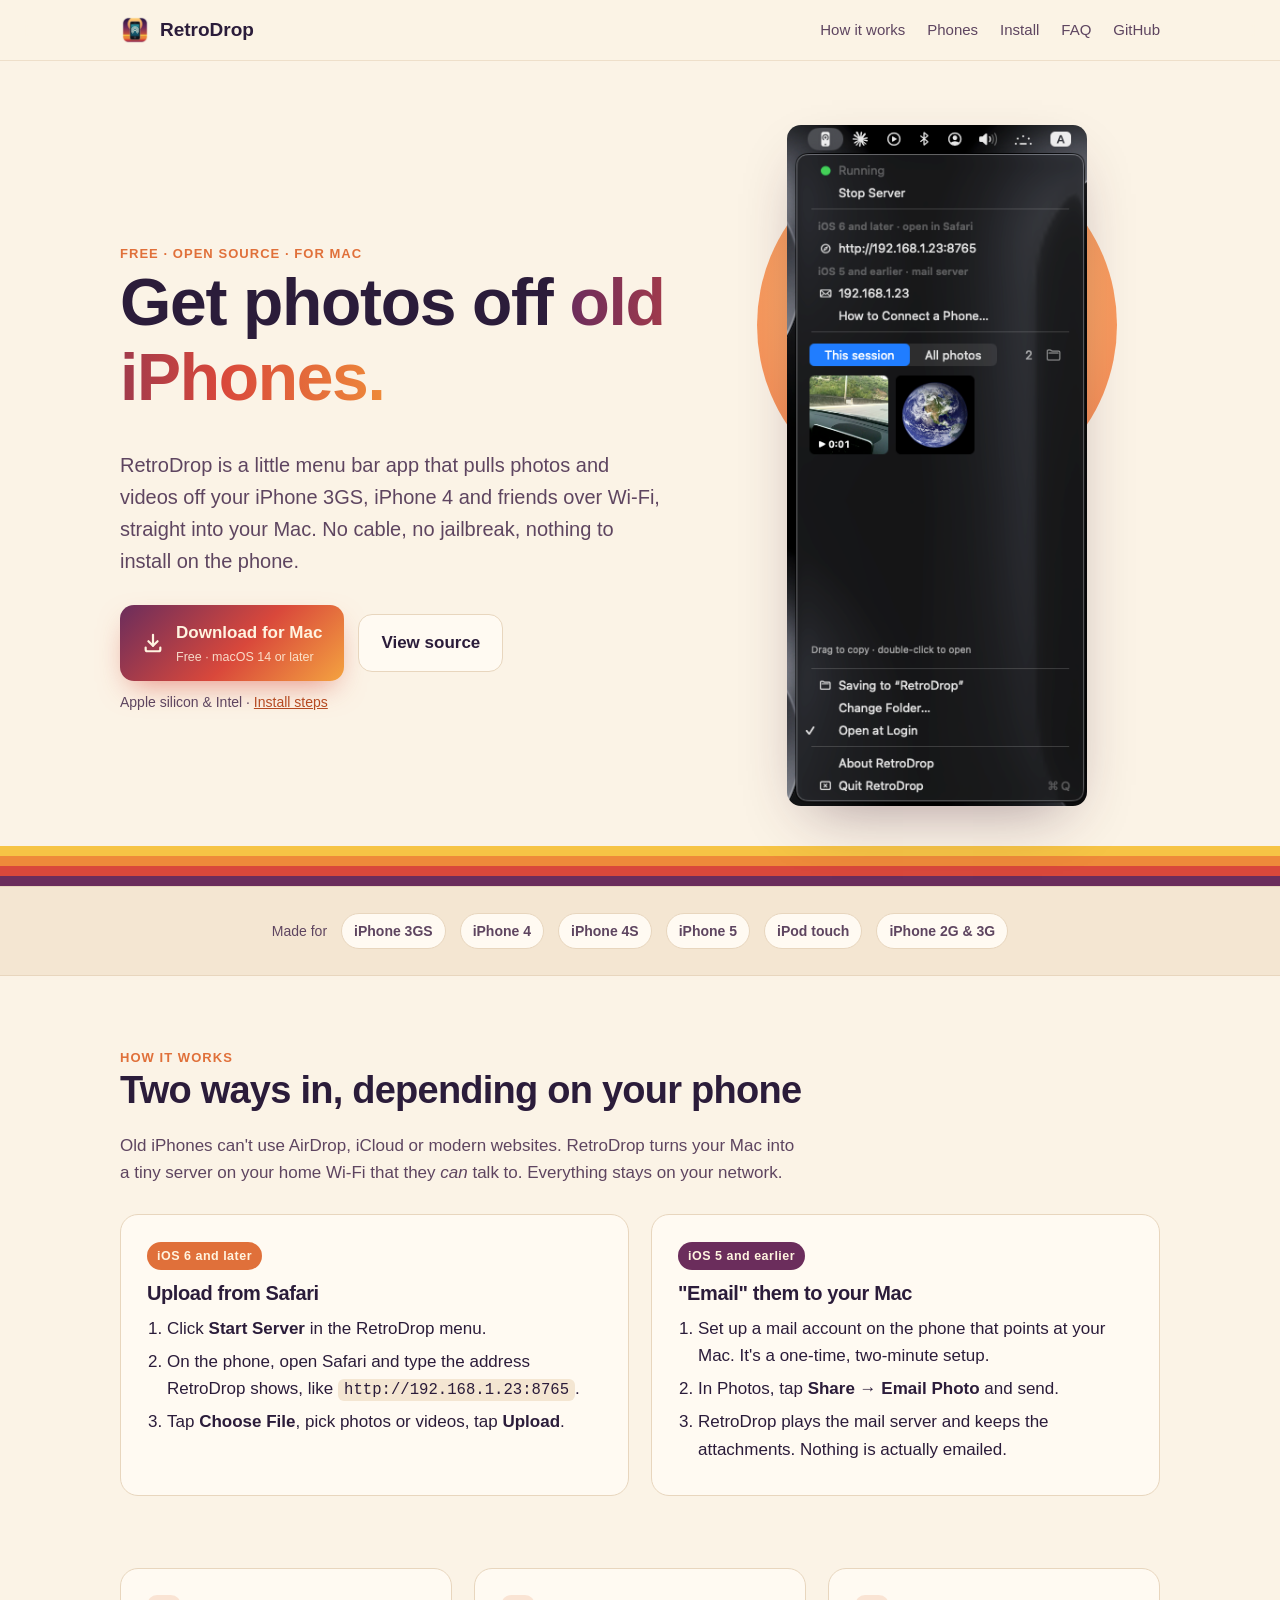
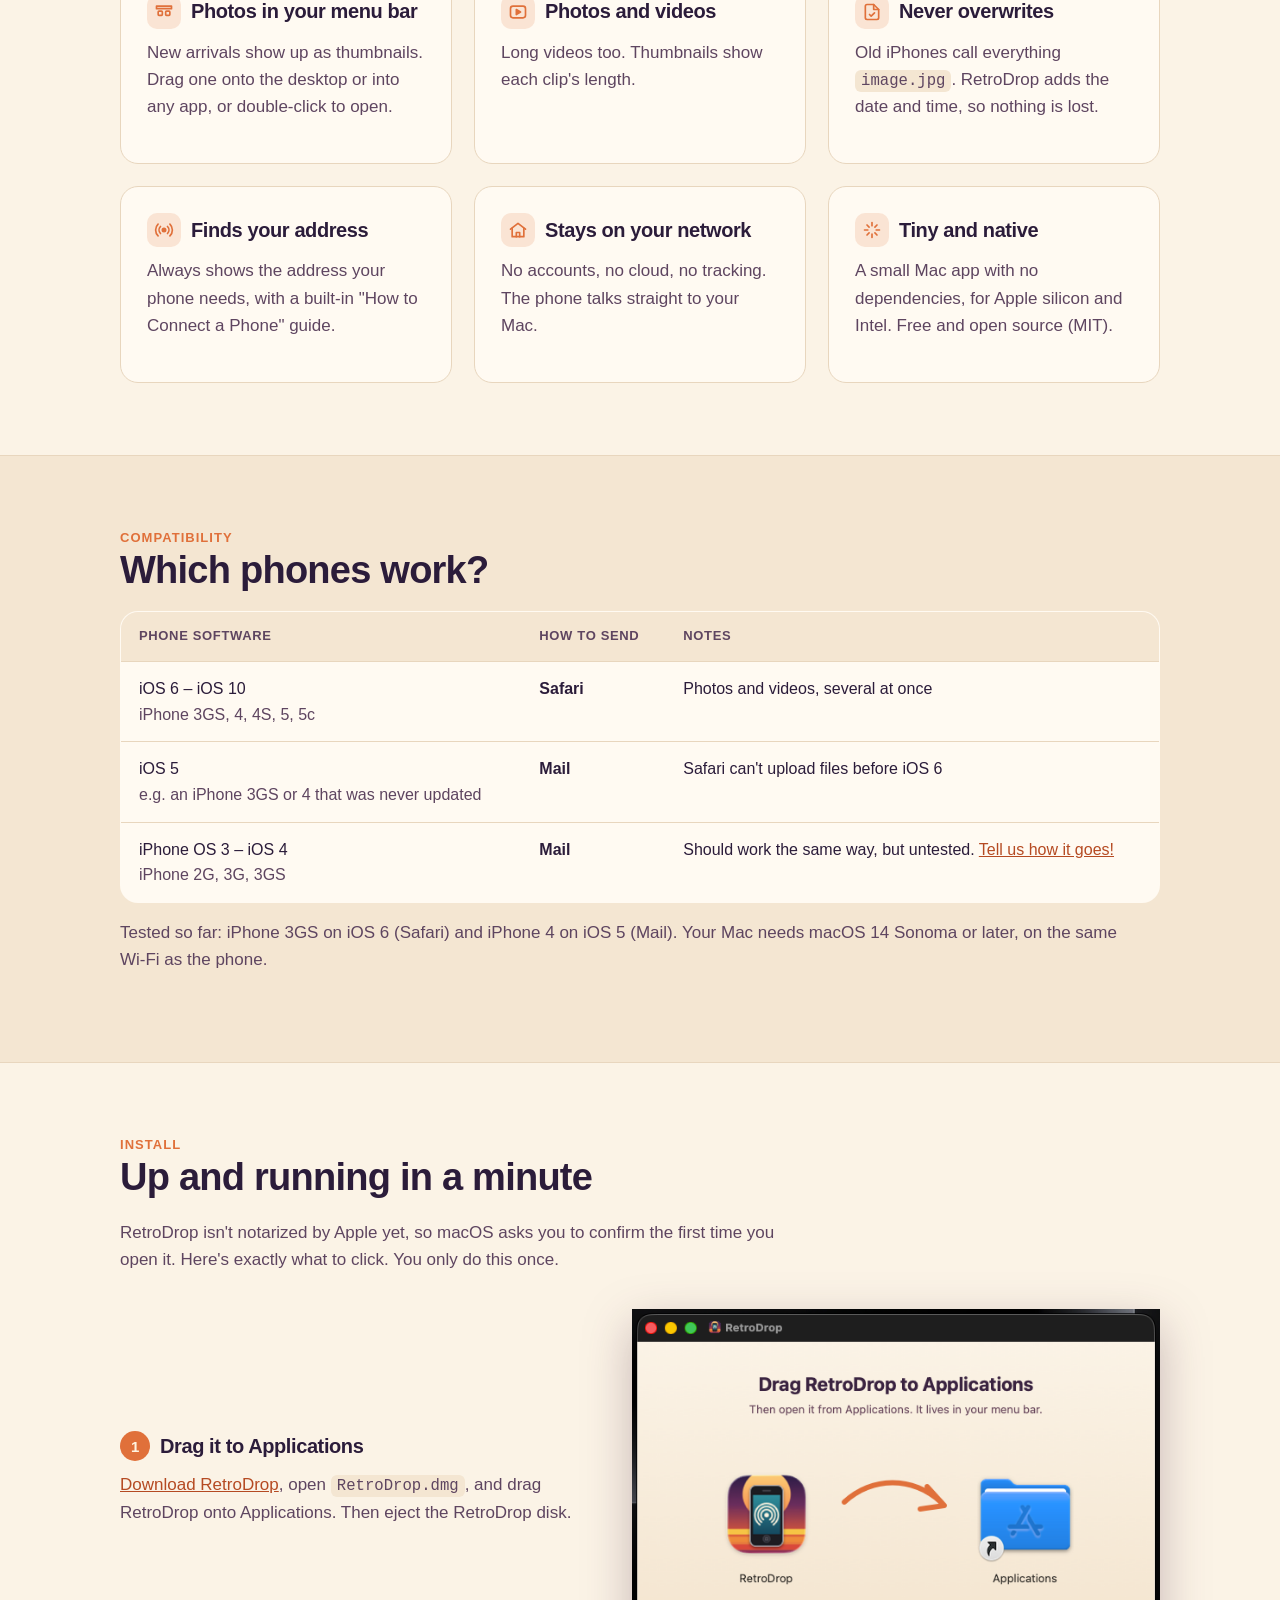
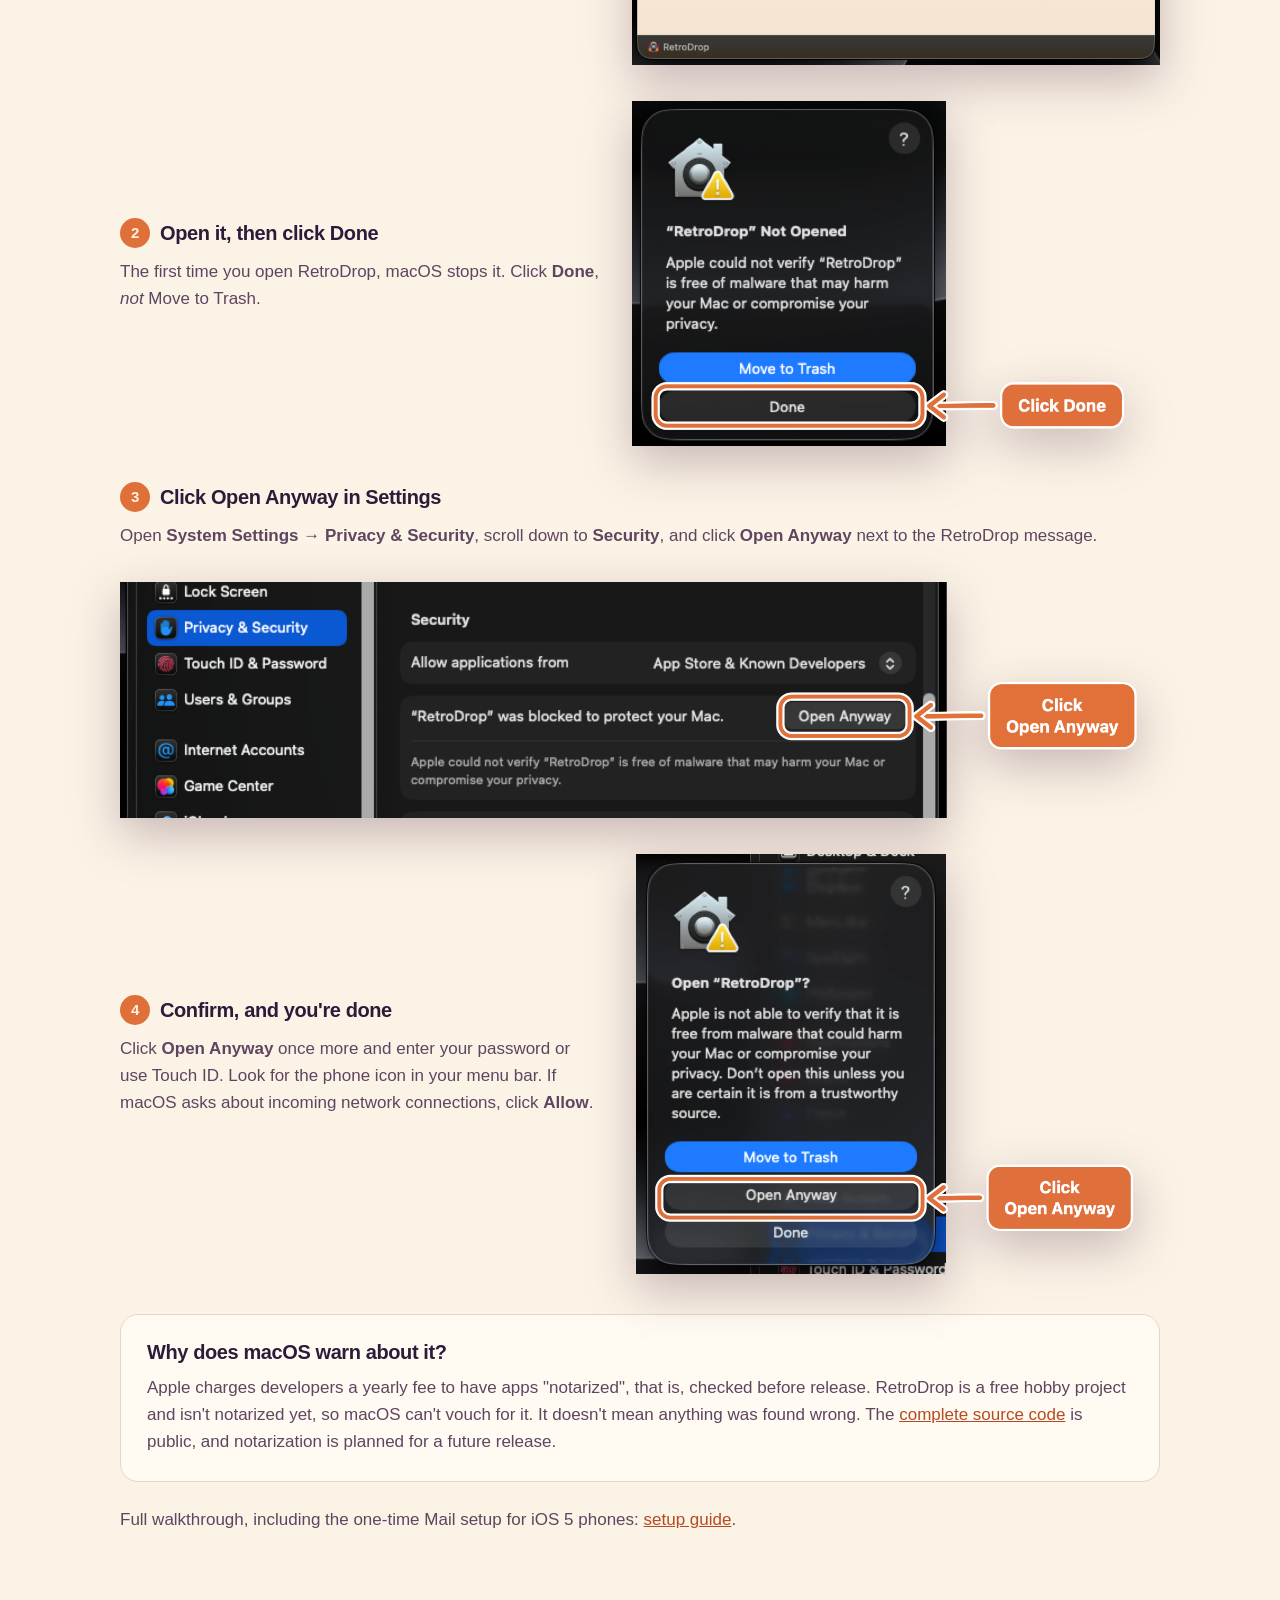
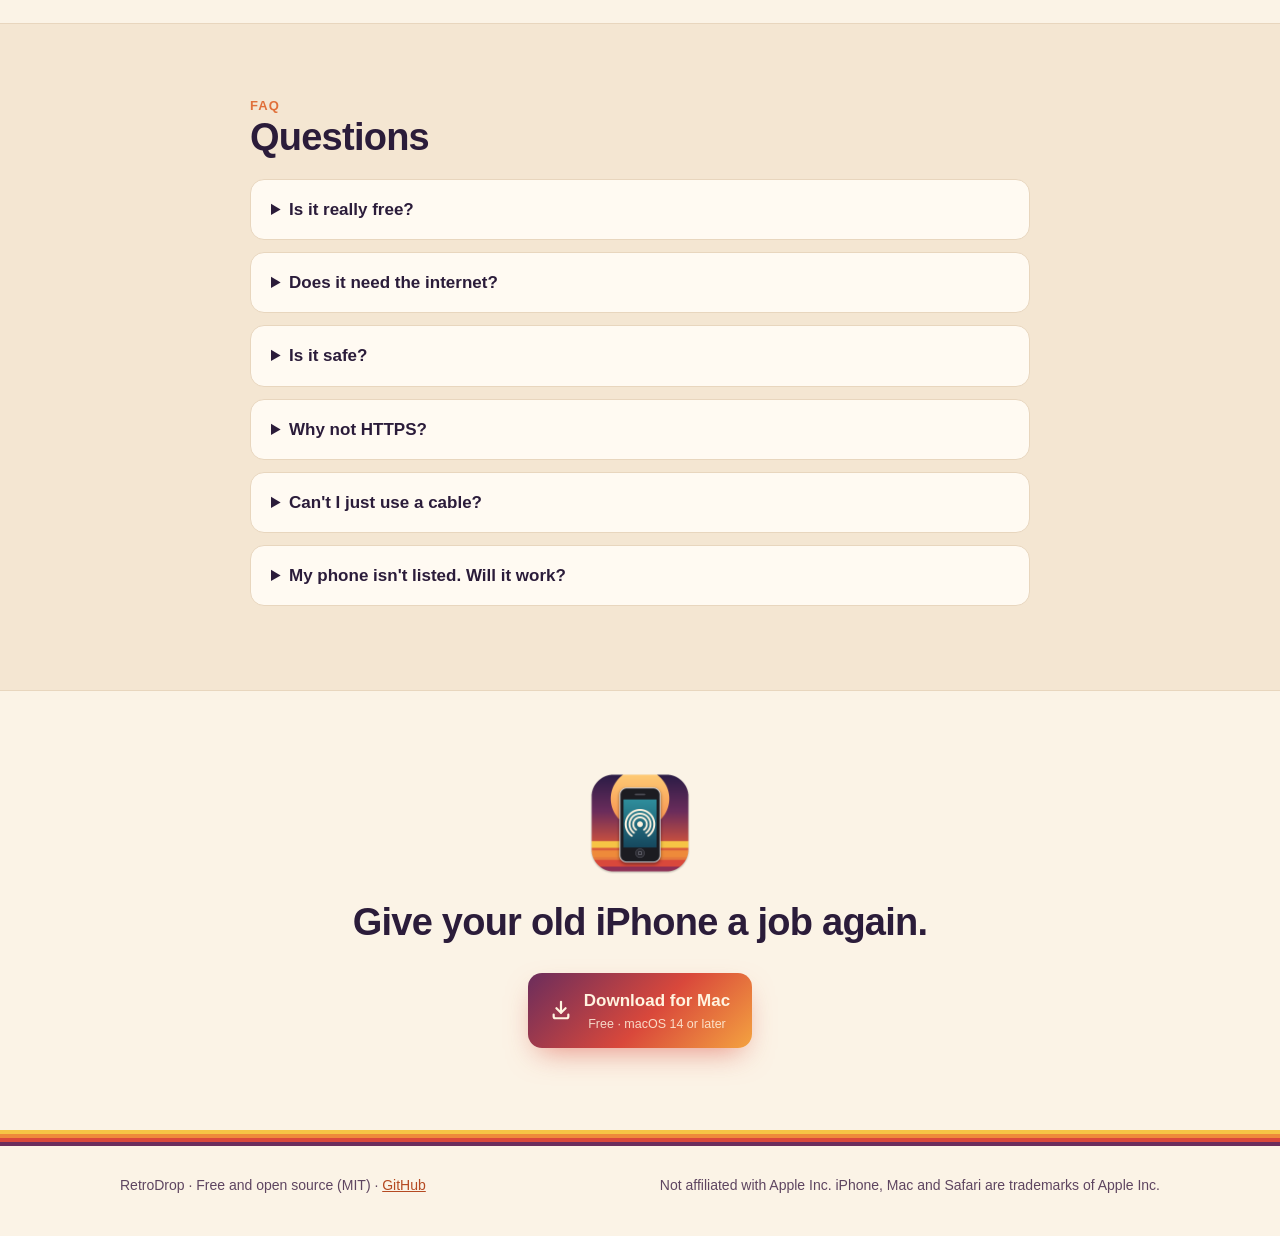
==== index.html @ d70f6714 "Add the RetroDrop website (GitHub Pages) One-page site in website/: download button, how it works, c" ====
<!doctype html>
<html lang="en">
<head>
<meta charset="utf-8">
<meta name="viewport" content="width=device-width, initial-scale=1">
<title>RetroDrop: get photos off old iPhones, onto your Mac</title>
<meta name="description" content="Free Mac menu bar app that gets photos and videos off old iPhones (3GS, 4 and friends) over Wi‑Fi. No cable, nothing to install on the phone.">
<link rel="icon" type="image/png" href="img/favicon-64.png">
<link rel="apple-touch-icon" href="img/favicon.png">
<meta name="theme-color" content="#FBF3E6" media="(prefers-color-scheme: light)">
<meta name="theme-color" content="#1B1424" media="(prefers-color-scheme: dark)">

<meta property="og:type" content="website">
<meta property="og:title" content="RetroDrop: get photos off old iPhones">
<meta property="og:description" content="Free Mac menu bar app. Send photos and videos from an iPhone 3GS, 4 and friends to your Mac over Wi‑Fi. No cable, nothing to install on the phone.">
<meta property="og:image" content="https://samir-bujawdeh.github.io/RetroDrop/img/social-card.png">
<meta property="og:url" content="https://samir-bujawdeh.github.io/RetroDrop/">
<meta name="twitter:card" content="summary_large_image">

<style>
:root {
  --bg: #FBF3E6;
  --bg-2: #F4E6D2;
  --surface: #FFFAF2;
  --ink: #2B1C3A;
  --ink-2: #5E4560;
  --line: #E8D6BE;
  --plum: #6B2D5C;
  --orange: #E0703A;
  --sun: #F6C445;
  --red: #D9483B;
  --amber: #EE8A3A;
  --link: #B54A22;
  --shadow: 0 24px 60px -24px rgba(64, 26, 54, .45);
  --radius: 18px;
  --max: 1080px;
  color-scheme: light dark;
}
@media (prefers-color-scheme: dark) {
  :root {
    --bg: #1B1424;
    --bg-2: #22192D;
    --surface: #2A2035;
    --ink: #F6EBDD;
    --ink-2: #C9B6C2;
    --line: #3D3048;
    --link: #F4A36B;
    --shadow: 0 24px 60px -24px rgba(0, 0, 0, .8);
  }
}

* { box-sizing: border-box; }
html { scroll-behavior: smooth; }
body {
  margin: 0;
  background: var(--bg);
  color: var(--ink);
  font: 17px/1.6 -apple-system, BlinkMacSystemFont, "SF Pro Text", "Segoe UI", Helvetica, Arial, sans-serif;
  -webkit-font-smoothing: antialiased;
}
img { max-width: 100%; height: auto; display: block; }
a { color: var(--link); }
h1, h2, h3 { line-height: 1.15; letter-spacing: -0.02em; margin: 0 0 .5em; }
h2 { font-size: clamp(28px, 4vw, 38px); }
h3 { font-size: 20px; }
p { margin: 0 0 1em; }
.wrap { max-width: var(--max); margin: 0 auto; padding: 0 20px; }
section { padding: 72px 0; }
.eyebrow { font-size: 13px; font-weight: 700; letter-spacing: .08em; text-transform: uppercase; color: var(--orange); }
.muted { color: var(--ink-2); }

/* Retro stripes, used as dividers */
.stripes { height: 40px; background: linear-gradient(to bottom,
  var(--sun) 0 25%, var(--amber) 25% 50%, var(--red) 50% 75%, var(--plum) 75% 100%); }
.stripes.thin { height: 16px; }

/* Header */
header.top { position: sticky; top: 0; z-index: 10; backdrop-filter: saturate(1.4) blur(14px);
  -webkit-backdrop-filter: saturate(1.4) blur(14px); background: color-mix(in srgb, var(--bg) 82%, transparent);
  border-bottom: 1px solid color-mix(in srgb, var(--line) 70%, transparent); }
header.top .wrap { display: flex; align-items: center; gap: 16px; height: 60px; }
.brand { display: flex; align-items: center; gap: 10px; font-weight: 800; font-size: 19px; color: var(--ink); text-decoration: none; }
.brand img { width: 30px; height: 30px; }
nav { margin-left: auto; display: flex; gap: 22px; font-size: 15px; }
nav a { color: var(--ink-2); text-decoration: none; }
nav a:hover { color: var(--ink); }
@media (max-width: 640px) { nav a:not(.gh) { display: none; } }

/* Hero */
.hero { position: relative; overflow: hidden; padding: 64px 0 0; }
.hero .wrap { display: grid; grid-template-columns: 1.1fr .9fr; gap: 48px; align-items: center; }
.hero h1 { font-size: clamp(40px, 6.4vw, 66px); font-weight: 800; }
.hero h1 .accent { background: linear-gradient(90deg, var(--plum), var(--red) 55%, var(--amber));
  -webkit-background-clip: text; background-clip: text; color: transparent; }
@media (prefers-color-scheme: dark) {
  .hero h1 .accent { background: linear-gradient(90deg, #F08A8A, var(--amber) 55%, var(--sun));
    -webkit-background-clip: text; background-clip: text; }
}
.hero .lede { font-size: 20px; color: var(--ink-2); max-width: 34em; }
.cta { display: flex; flex-wrap: wrap; gap: 14px; align-items: center; margin: 28px 0 10px; }
.btn { display: inline-flex; align-items: center; gap: 12px; text-decoration: none; font-weight: 700;
  border-radius: 14px; padding: 14px 22px; font-size: 17px; transition: transform .15s ease, box-shadow .15s ease; }
.btn:hover { transform: translateY(-2px); }
.btn-primary { color: #FFF4E0; background: linear-gradient(135deg, var(--plum), var(--red) 55%, #F4A340);
  box-shadow: 0 12px 30px -10px rgba(217, 72, 59, .6); }
.btn-primary small { display: block; font-weight: 500; font-size: 12.5px; opacity: .85; }
.btn-primary svg { flex: none; }
.btn-ghost { color: var(--ink); border: 1.5px solid var(--line); background: var(--surface); }
.fineprint { font-size: 14px; color: var(--ink-2); }
.hero-art { position: relative; display: flex; justify-content: center; padding-bottom: 40px; }
.hero-art::before { content: ""; position: absolute; width: 360px; height: 360px; border-radius: 50%;
  top: 20px; left: 50%; transform: translateX(-50%);
  background: radial-gradient(circle at 50% 40%, #FFD27A, #F7894A 70%); opacity: .9; }
.hero-art img { position: relative; width: 300px; border-radius: 14px; box-shadow: var(--shadow); }
@media (max-width: 860px) {
  .hero .wrap { grid-template-columns: 1fr; }
  .hero-art::before { width: 300px; height: 300px; }
}

/* Phones strip */
.phones { padding: 26px 0; background: var(--bg-2); border-block: 1px solid var(--line); }
.phones .wrap { display: flex; flex-wrap: wrap; gap: 10px 14px; align-items: center; justify-content: center; }
.chip { font-size: 14px; font-weight: 600; padding: 6px 12px; border-radius: 999px; background: var(--surface);
  border: 1px solid var(--line); color: var(--ink-2); }

/* Cards */
.grid { display: grid; gap: 22px; }
.grid.two { grid-template-columns: repeat(2, 1fr); }
.grid.three { grid-template-columns: repeat(3, 1fr); }
@media (max-width: 860px) { .grid.two, .grid.three { grid-template-columns: 1fr; } }
.card { background: var(--surface); border: 1px solid var(--line); border-radius: var(--radius); padding: 26px; }
.card .tag { display: inline-block; font-size: 12.5px; font-weight: 700; letter-spacing: .04em;
  padding: 4px 10px; border-radius: 999px; color: #FFF4E0; background: var(--orange); margin-bottom: 12px; }
.card .tag.mail { background: var(--plum); }
.card ol { margin: 0; padding-left: 20px; }
.card li { margin: 6px 0; }
.feature h3 { display: flex; align-items: center; gap: 10px; }
.feature .ico { width: 34px; height: 34px; border-radius: 10px; display: grid; place-items: center; flex: none;
  background: color-mix(in srgb, var(--orange) 16%, transparent); color: var(--orange); }

/* Table */
.table { width: 100%; border-collapse: collapse; background: var(--surface); border: 1px solid var(--line);
  border-radius: var(--radius); overflow: hidden; font-size: 16px; }
.table th, .table td { text-align: left; padding: 14px 18px; border-bottom: 1px solid var(--line); vertical-align: top; }
.table tr:last-child td { border-bottom: 0; }
.table th { background: var(--bg-2); font-size: 13px; letter-spacing: .05em; text-transform: uppercase; color: var(--ink-2); }
.scroll-x { overflow-x: auto; }

/* Install steps */
.steps { counter-reset: step; display: grid; gap: 36px; }
.step { display: grid; grid-template-columns: 1fr 1.1fr; gap: 32px; align-items: center; }
.step h3::before { counter-increment: step; content: counter(step); display: inline-grid; place-items: center;
  width: 30px; height: 30px; margin-right: 10px; border-radius: 50%; background: var(--orange); color: #FFF4E0;
  font-size: 15px; vertical-align: 2px; }
.step img { max-height: 420px; width: auto; margin: 0 auto;
  filter: drop-shadow(0 16px 24px rgba(64, 26, 54, .28)); } /* follows the image's shape, not its transparent margin */
.step.wide { grid-template-columns: 1fr; gap: 16px; }
.step.wide img { max-height: none; width: 100%; }
@media (max-width: 860px) { .step { grid-template-columns: 1fr; } }
.why { margin-top: 40px; }

/* FAQ */
details { background: var(--surface); border: 1px solid var(--line); border-radius: 14px; padding: 16px 20px; margin: 12px 0; }
summary { cursor: pointer; font-weight: 700; }
details p { margin: 12px 0 0; color: var(--ink-2); }

/* Final CTA + footer */
.final { text-align: center; }
.final .cta { justify-content: center; }
footer { padding: 28px 0 40px; font-size: 14px; color: var(--ink-2); }
footer .wrap { display: flex; flex-wrap: wrap; gap: 10px 24px; justify-content: space-between; }
code { font: 0.92em ui-monospace, SFMono-Regular, Menlo, monospace; background: var(--bg-2); padding: 2px 6px; border-radius: 6px; }
</style>
</head>
<body>

<header class="top">
  <div class="wrap">
    <a class="brand" href="#"><img src="img/favicon-64.png" alt="">RetroDrop</a>
    <nav>
      <a href="#how">How it works</a>
      <a href="#phones">Phones</a>
      <a href="#install">Install</a>
      <a href="#faq">FAQ</a>
      <a class="gh" href="https://github.com/samir-bujawdeh/RetroDrop">GitHub</a>
    </nav>
  </div>
</header>

<main>
<section class="hero">
  <div class="wrap">
    <div>
      <div class="eyebrow">Free · Open source · For Mac</div>
      <h1>Get photos off <span class="accent">old iPhones.</span></h1>
      <p class="lede">RetroDrop is a little menu bar app that pulls photos and videos off your iPhone 3GS, iPhone 4 and
        friends over Wi‑Fi, straight into your Mac. No cable, no jailbreak, nothing to install on the phone.</p>
      <div class="cta">
        <a class="btn btn-primary" href="https://github.com/samir-bujawdeh/RetroDrop/releases/latest/download/RetroDrop.dmg">
          <svg width="22" height="22" viewBox="0 0 24 24" fill="none" stroke="currentColor" stroke-width="2.4" stroke-linecap="round" stroke-linejoin="round" aria-hidden="true"><path d="M12 3v12"/><path d="m7 10 5 5 5-5"/><path d="M4 17v2a2 2 0 0 0 2 2h12a2 2 0 0 0 2-2v-2"/></svg>
          <span>Download for Mac<small>Free · macOS 14 or later</small></span>
        </a>
        <a class="btn btn-ghost" href="https://github.com/samir-bujawdeh/RetroDrop">View source</a>
      </div>
      <p class="fineprint">Apple silicon &amp; Intel · <a href="#install">Install steps</a></p>
    </div>
    <div class="hero-art">
      <img src="img/screenshot-menu.png" width="320" height="726"
           alt="The RetroDrop menu: server running, the Safari and mail addresses, and a grid of received photos and videos">
    </div>
  </div>
  <div class="stripes"></div>
</section>

<div class="phones">
  <div class="wrap">
    <span class="muted" style="font-size:14px">Made for</span>
    <span class="chip">iPhone 3GS</span><span class="chip">iPhone 4</span><span class="chip">iPhone 4S</span>
    <span class="chip">iPhone 5</span><span class="chip">iPod touch</span><span class="chip">iPhone 2G &amp; 3G</span>
  </div>
</div>

<section id="how">
  <div class="wrap">
    <div class="eyebrow">How it works</div>
    <h2>Two ways in, depending on your phone</h2>
    <p class="muted" style="max-width:40em">Old iPhones can't use AirDrop, iCloud or modern websites. RetroDrop turns your Mac
      into a tiny server on your home Wi‑Fi that they <em>can</em> talk to. Everything stays on your network.</p>
    <div class="grid two" style="margin-top:28px">
      <div class="card">
        <span class="tag">iOS 6 and later</span>
        <h3>Upload from Safari</h3>
        <ol>
          <li>Click <b>Start Server</b> in the RetroDrop menu.</li>
          <li>On the phone, open Safari and type the address RetroDrop shows, like <code>http://192.168.1.23:8765</code>.</li>
          <li>Tap <b>Choose File</b>, pick photos or videos, tap <b>Upload</b>.</li>
        </ol>
      </div>
      <div class="card">
        <span class="tag mail">iOS 5 and earlier</span>
        <h3>"Email" them to your Mac</h3>
        <ol>
          <li>Set up a mail account on the phone that points at your Mac. It's a one-time, two-minute setup.</li>
          <li>In Photos, tap <b>Share → Email Photo</b> and send.</li>
          <li>RetroDrop plays the mail server and keeps the attachments. Nothing is actually emailed.</li>
        </ol>
      </div>
    </div>
  </div>
</section>

<section style="padding-top:0">
  <div class="wrap">
    <div class="grid three">
      <div class="card feature"><h3><span class="ico"><svg width="20" height="20" viewBox="0 0 24 24" fill="none" stroke="currentColor" stroke-width="2" stroke-linecap="round" stroke-linejoin="round" aria-hidden="true"><path d="M3 5h18v3H3z"/><rect x="5" y="11" width="5" height="5" rx="1"/><rect x="14" y="11" width="5" height="5" rx="1"/></svg></span>Photos in your menu bar</h3>
        <p class="muted">New arrivals show up as thumbnails. Drag one onto the desktop or into any app, or double-click to open.</p></div>
      <div class="card feature"><h3><span class="ico"><svg width="20" height="20" viewBox="0 0 24 24" fill="none" stroke="currentColor" stroke-width="2" stroke-linecap="round" stroke-linejoin="round" aria-hidden="true"><rect x="3" y="5" width="18" height="14" rx="3"/><path d="m10 9 5 3-5 3z" fill="currentColor"/></svg></span>Photos and videos</h3>
        <p class="muted">Long videos too. Thumbnails show each clip's length.</p></div>
      <div class="card feature"><h3><span class="ico"><svg width="20" height="20" viewBox="0 0 24 24" fill="none" stroke="currentColor" stroke-width="2" stroke-linecap="round" stroke-linejoin="round" aria-hidden="true"><path d="M14 3H6a2 2 0 0 0-2 2v14a2 2 0 0 0 2 2h12a2 2 0 0 0 2-2V9z"/><path d="M14 3v6h6"/><path d="m9 15 2 2 4-4"/></svg></span>Never overwrites</h3>
        <p class="muted">Old iPhones call everything <code>image.jpg</code>. RetroDrop adds the date and time, so nothing is lost.</p></div>
      <div class="card feature"><h3><span class="ico"><svg width="20" height="20" viewBox="0 0 24 24" fill="none" stroke="currentColor" stroke-width="2" stroke-linecap="round" stroke-linejoin="round" aria-hidden="true"><circle cx="12" cy="12" r="2" fill="currentColor"/><path d="M7.8 16.2a6 6 0 0 1 0-8.4M16.2 7.8a6 6 0 0 1 0 8.4M4.9 19.1a10 10 0 0 1 0-14.2M19.1 4.9a10 10 0 0 1 0 14.2"/></svg></span>Finds your address</h3>
        <p class="muted">Always shows the address your phone needs, with a built-in "How to Connect a Phone" guide.</p></div>
      <div class="card feature"><h3><span class="ico"><svg width="20" height="20" viewBox="0 0 24 24" fill="none" stroke="currentColor" stroke-width="2" stroke-linecap="round" stroke-linejoin="round" aria-hidden="true"><path d="M3 11 12 4l9 7"/><path d="M5 10v10h14V10"/><path d="M10 20v-5h4v5"/></svg></span>Stays on your network</h3>
        <p class="muted">No accounts, no cloud, no tracking. The phone talks straight to your Mac.</p></div>
      <div class="card feature"><h3><span class="ico"><svg width="20" height="20" viewBox="0 0 24 24" fill="none" stroke="currentColor" stroke-width="2" stroke-linecap="round" stroke-linejoin="round" aria-hidden="true"><path d="M12 3v4M12 17v4M3 12h4M17 12h4M6 6l2.5 2.5M15.5 15.5 18 18M6 18l2.5-2.5M15.5 8.5 18 6"/></svg></span>Tiny and native</h3>
        <p class="muted">A small Mac app with no dependencies, for Apple silicon and Intel. Free and open source (MIT).</p></div>
    </div>
  </div>
</section>

<section id="phones" style="background:var(--bg-2);border-block:1px solid var(--line)">
  <div class="wrap">
    <div class="eyebrow">Compatibility</div>
    <h2>Which phones work?</h2>
    <div class="scroll-x">
      <table class="table">
        <thead><tr><th>Phone software</th><th>How to send</th><th>Notes</th></tr></thead>
        <tbody>
          <tr><td>iOS 6 – iOS 10<br><span class="muted">iPhone 3GS, 4, 4S, 5, 5c</span></td><td><b>Safari</b></td><td>Photos and videos, several at once</td></tr>
          <tr><td>iOS 5<br><span class="muted">e.g. an iPhone 3GS or 4 that was never updated</span></td><td><b>Mail</b></td><td>Safari can't upload files before iOS 6</td></tr>
          <tr><td>iPhone OS 3 – iOS 4<br><span class="muted">iPhone 2G, 3G, 3GS</span></td><td><b>Mail</b></td><td>Should work the same way, but untested. <a href="https://github.com/samir-bujawdeh/RetroDrop/issues">Tell us how it goes!</a></td></tr>
        </tbody>
      </table>
    </div>
    <p class="muted" style="margin-top:16px">Tested so far: iPhone 3GS on iOS 6 (Safari) and iPhone 4 on iOS 5 (Mail).
      Your Mac needs macOS 14 Sonoma or later, on the same Wi‑Fi as the phone.</p>
  </div>
</section>

<section id="install">
  <div class="wrap">
    <div class="eyebrow">Install</div>
    <h2>Up and running in a minute</h2>
    <p class="muted" style="max-width:40em">RetroDrop isn't notarized by Apple yet, so macOS asks you to confirm the first time
      you open it. Here's exactly what to click. You only do this once.</p>
    <div class="steps" style="margin-top:36px">
      <div class="step">
        <div><h3>Drag it to Applications</h3>
          <p class="muted"><a href="https://github.com/samir-bujawdeh/RetroDrop/releases/latest/download/RetroDrop.dmg">Download RetroDrop</a>,
            open <code>RetroDrop.dmg</code>, and drag RetroDrop onto Applications. Then eject the RetroDrop disk.</p></div>
        <img src="img/install/1-open-dmg.png" width="612" height="413" loading="lazy" alt="The RetroDrop disk image window: drag RetroDrop onto Applications">
      </div>
      <div class="step">
        <div><h3>Open it, then click Done</h3>
          <p class="muted">The first time you open RetroDrop, macOS stops it. Click <b>Done</b>, <em>not</em> Move to Trash.</p></div>
        <img src="img/install/2-click-done.png" width="469" height="306" loading="lazy" alt="The “RetroDrop Not Opened” message, with Done highlighted">
      </div>
      <div class="step wide">
        <div><h3>Click Open Anyway in Settings</h3>
          <p class="muted">Open <b>System Settings → Privacy &amp; Security</b>, scroll down to <b>Security</b>, and click
            <b>Open Anyway</b> next to the RetroDrop message.</p></div>
        <img src="img/install/3-open-anyway-settings-crop.png" width="926" height="210" loading="lazy" alt="Privacy &amp; Security settings, with the Open Anyway button highlighted">
      </div>
      <div class="step">
        <div><h3>Confirm, and you're done</h3>
          <p class="muted">Click <b>Open Anyway</b> once more and enter your password or use Touch ID. Look for the phone
            icon in your menu bar. If macOS asks about incoming network connections, click <b>Allow</b>.</p></div>
        <img src="img/install/4-open-anyway-confirm.png" width="470" height="380" loading="lazy" alt="The “Open RetroDrop?” confirmation, with Open Anyway highlighted">
      </div>
    </div>
    <div class="card why">
      <h3>Why does macOS warn about it?</h3>
      <p class="muted" style="margin:0">Apple charges developers a yearly fee to have apps "notarized", that is, checked before
        release. RetroDrop is a free hobby project and isn't notarized yet, so macOS can't vouch for it. It doesn't mean
        anything was found wrong. The <a href="https://github.com/samir-bujawdeh/RetroDrop">complete source code</a> is public, and
        notarization is planned for a future release.</p>
    </div>
    <p class="muted" style="margin-top:24px">Full walkthrough, including the one-time Mail setup for iOS 5 phones:
      <a href="https://github.com/samir-bujawdeh/RetroDrop/blob/main/docs/SETUP.md">setup guide</a>.</p>
  </div>
</section>

<section id="faq" style="background:var(--bg-2);border-block:1px solid var(--line)">
  <div class="wrap" style="max-width:820px">
    <div class="eyebrow">FAQ</div>
    <h2>Questions</h2>
    <details><summary>Is it really free?</summary>
      <p>Yes. No ads, no account, no paid version. It's open source under the MIT license.</p></details>
    <details><summary>Does it need the internet?</summary>
      <p>No. The phone talks directly to your Mac over your Wi‑Fi. Nothing goes to the cloud.</p></details>
    <details><summary>Is it safe?</summary>
      <p>RetroDrop only works on your local network and only saves files into one folder. While the server is running,
        anyone on the same Wi‑Fi could send files to that folder, because old phones can't do modern security. So use it
        on your home network, not public Wi‑Fi, and stop the server when you're done.</p></details>
    <details><summary>Why not HTTPS?</summary>
      <p>Old iPhones can't connect to modern secure websites. That's the whole reason RetroDrop exists. It's meant for
        your home network only.</p></details>
    <details><summary>Can't I just use a cable?</summary>
      <p>You can! Image Capture over USB still works. RetroDrop is for when you'd rather not dig out a 30‑pin cable, and
        only want the photos you pick to show up, ready to drag anywhere.</p></details>
    <details><summary>My phone isn't listed. Will it work?</summary>
      <p>If it runs iOS 6 or later, use Safari. If it's older, use Mail. Please
        <a href="https://github.com/samir-bujawdeh/RetroDrop/issues">open an issue</a> and tell us how it went, so we can
        add it to the list.</p></details>
  </div>
</section>

<section class="final">
  <div class="wrap">
    <img src="img/icon.png" width="120" height="120" alt="" style="margin:0 auto 18px">
    <h2>Give your old iPhone a job again.</h2>
    <div class="cta">
      <a class="btn btn-primary" href="https://github.com/samir-bujawdeh/RetroDrop/releases/latest/download/RetroDrop.dmg">
        <svg width="22" height="22" viewBox="0 0 24 24" fill="none" stroke="currentColor" stroke-width="2.4" stroke-linecap="round" stroke-linejoin="round" aria-hidden="true"><path d="M12 3v12"/><path d="m7 10 5 5 5-5"/><path d="M4 17v2a2 2 0 0 0 2 2h12a2 2 0 0 0 2-2v-2"/></svg>
        <span>Download for Mac<small>Free · macOS 14 or later</small></span>
      </a>
    </div>
  </div>
</section>
</main>

<div class="stripes thin"></div>
<footer>
  <div class="wrap">
    <span>RetroDrop · Free and open source (MIT) · <a href="https://github.com/samir-bujawdeh/RetroDrop">GitHub</a></span>
    <span>Not affiliated with Apple Inc. iPhone, Mac and Safari are trademarks of Apple Inc.</span>
  </div>
</footer>
</body>
</html>
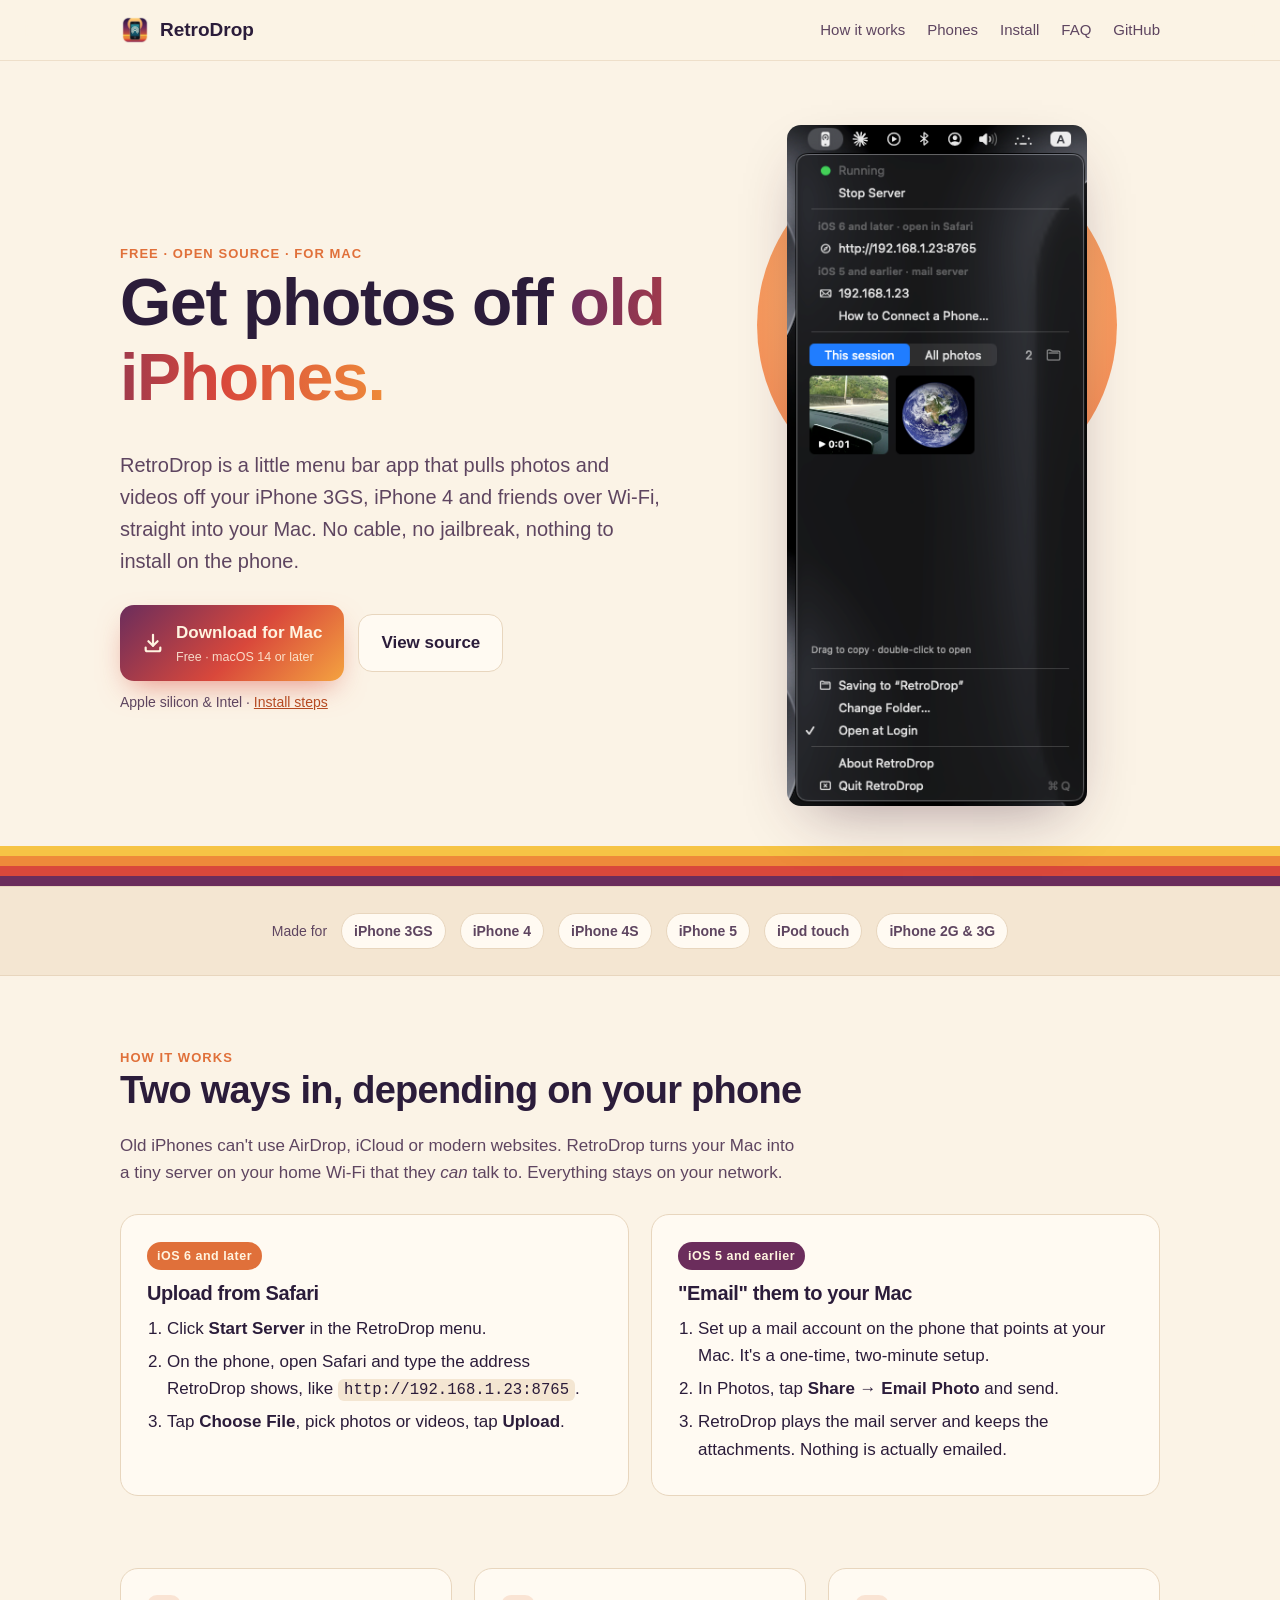
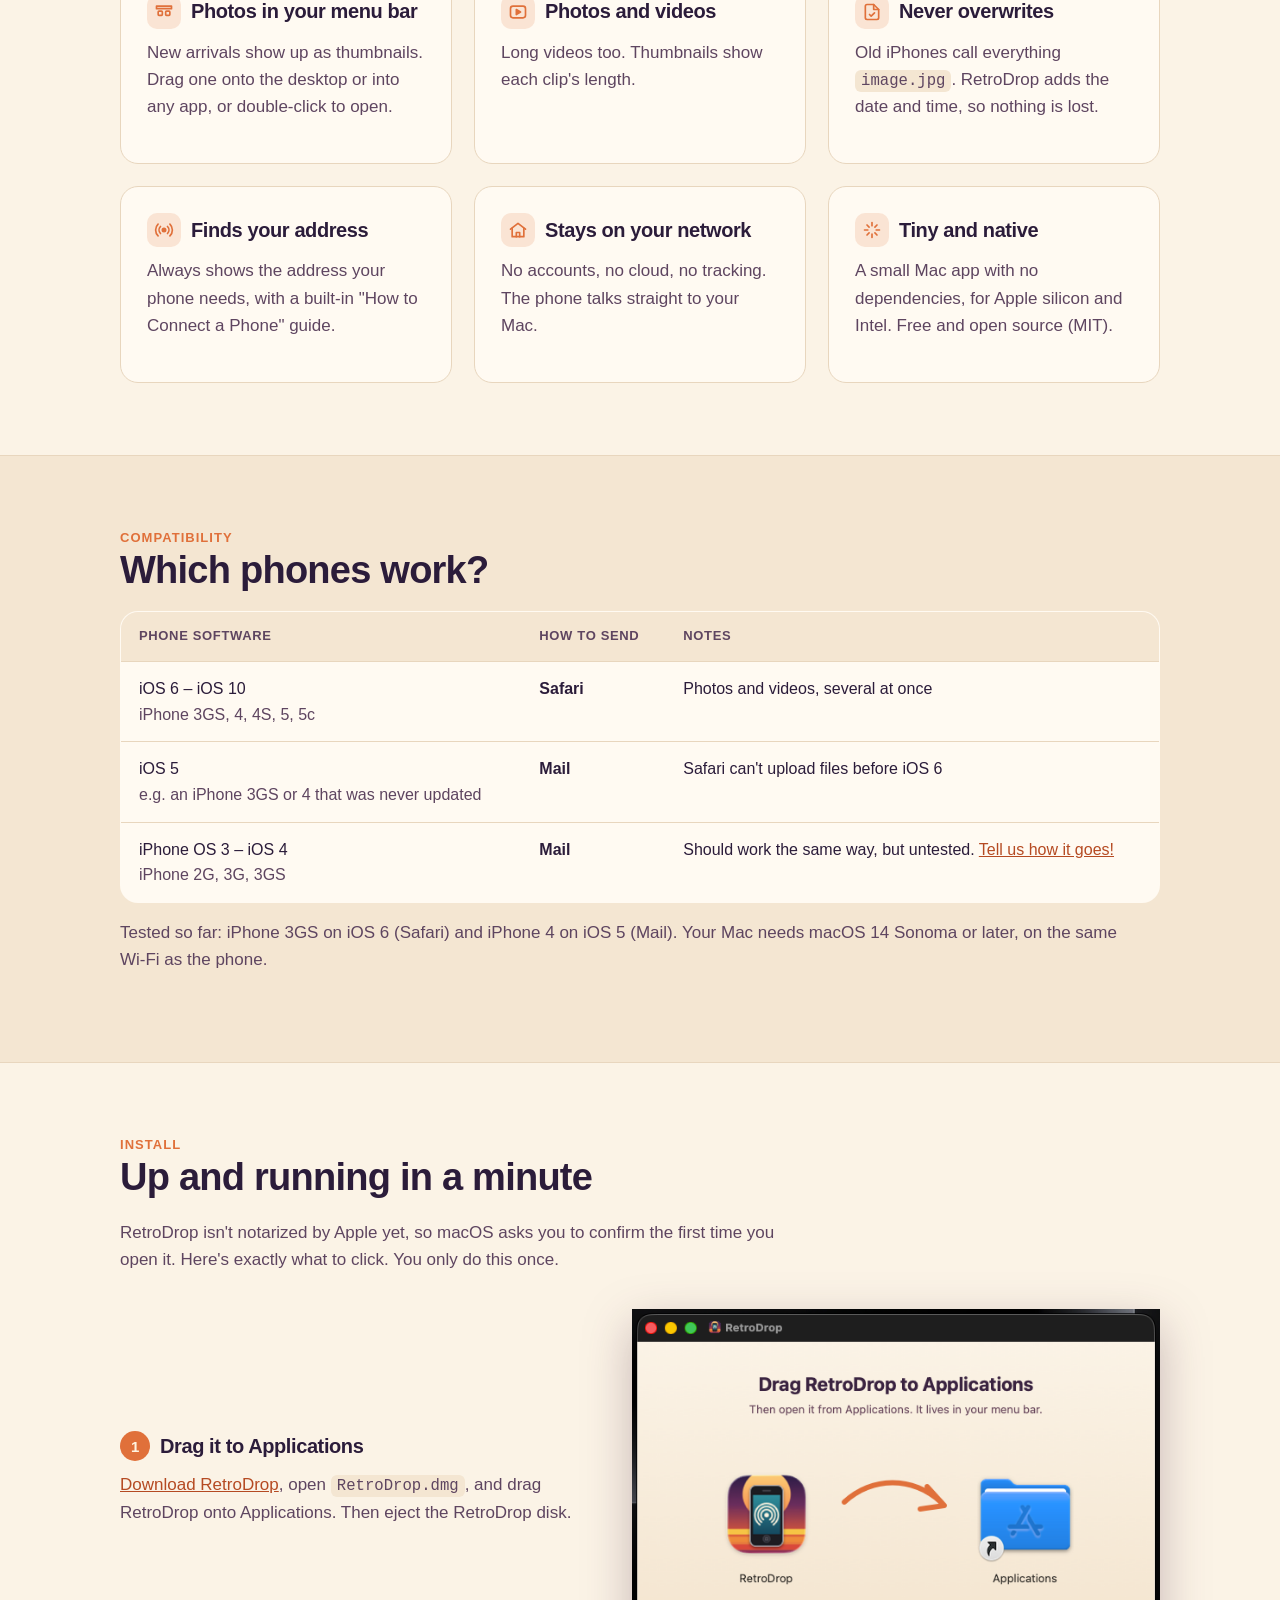
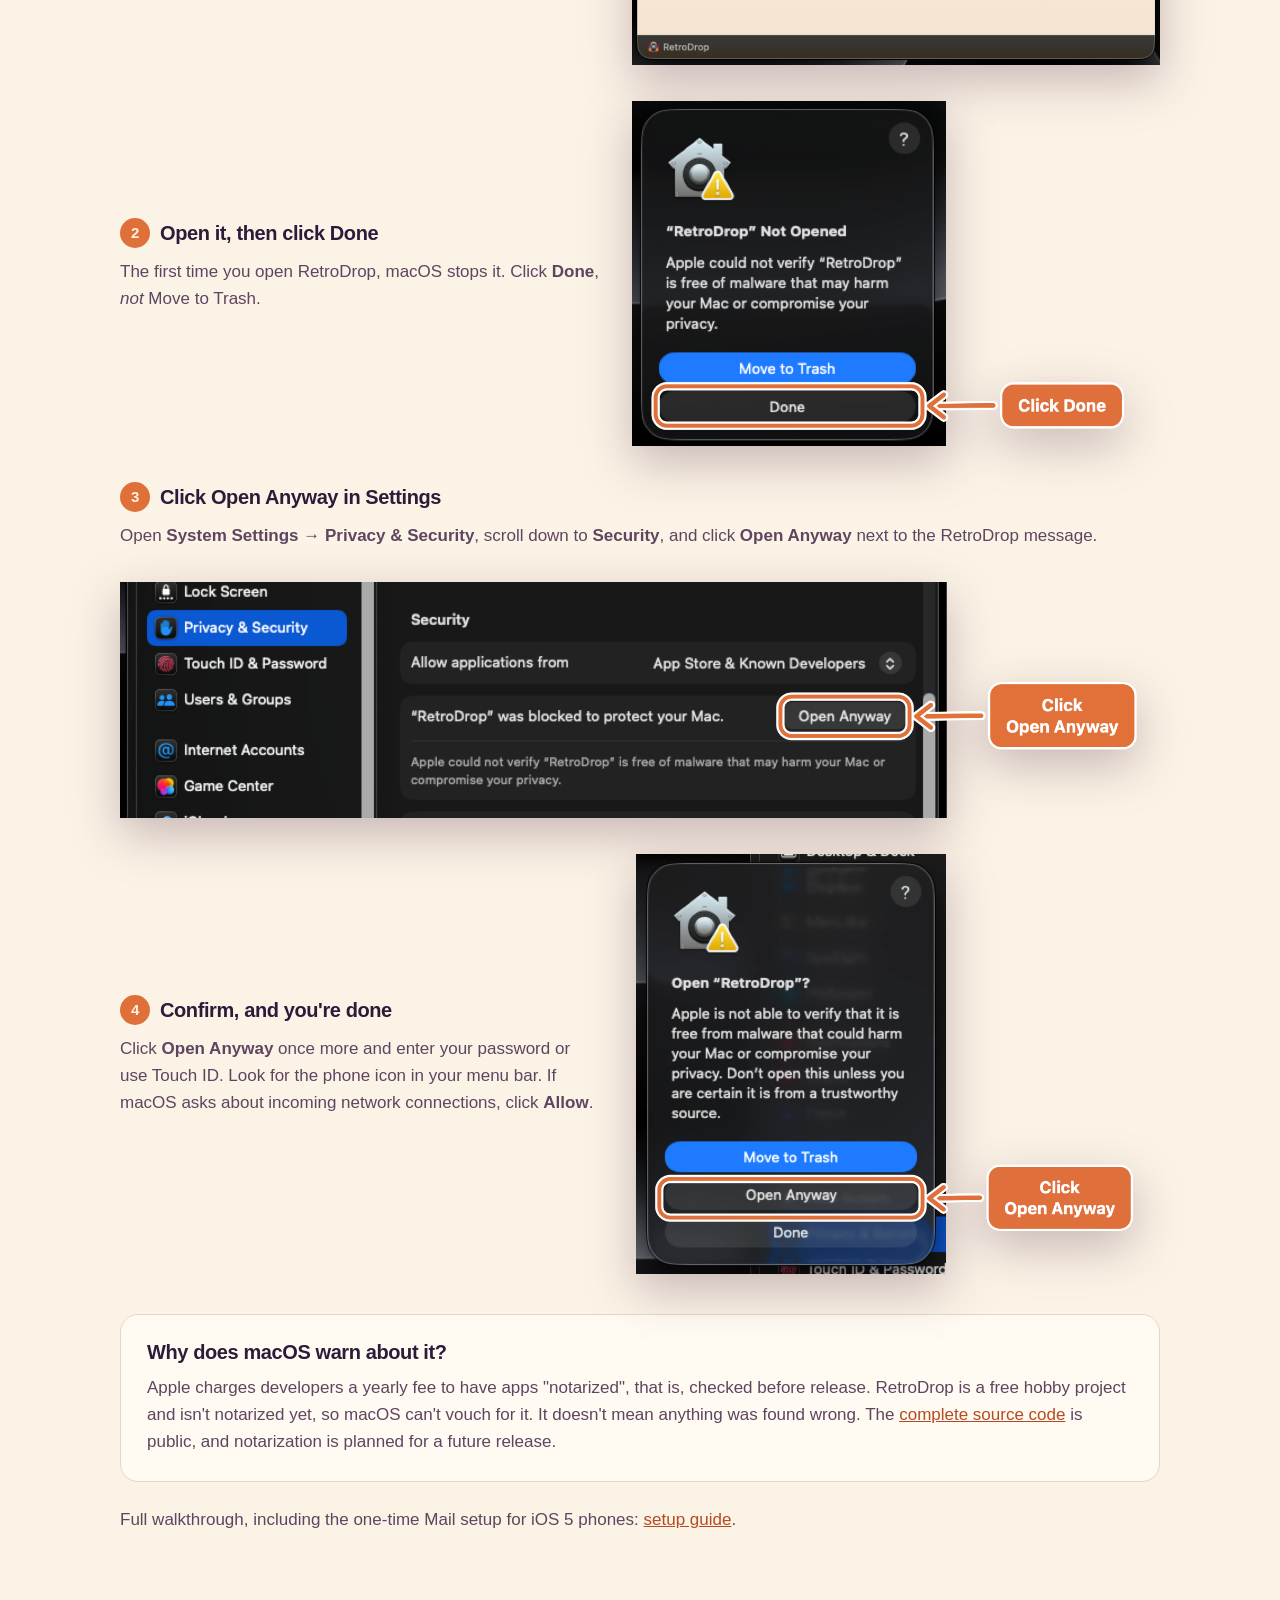
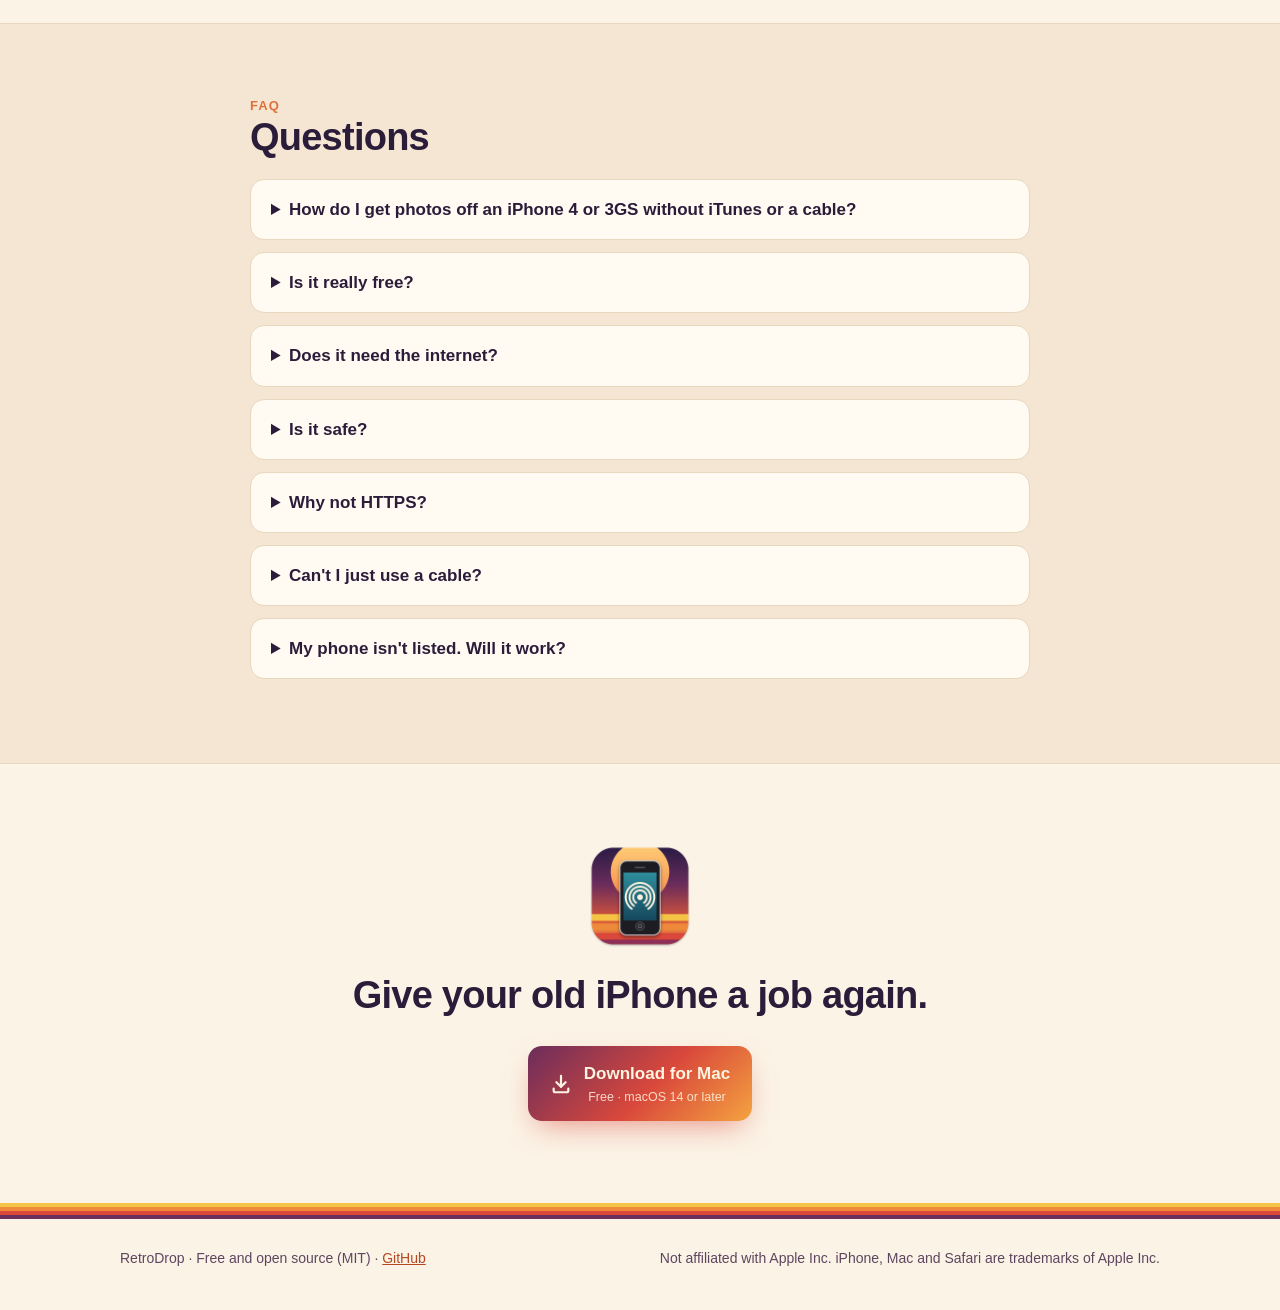
==== commit 2eca8c7a: "Help search engines find the website Descriptive title and meta description, canonical URL, schema.o" ====
--- a/index.html
+++ b/index.html
@@ -3,8 +3,29 @@
 <head>
 <meta charset="utf-8">
 <meta name="viewport" content="width=device-width, initial-scale=1">
-<title>RetroDrop: get photos off old iPhones, onto your Mac</title>
-<meta name="description" content="Free Mac menu bar app that gets photos and videos off old iPhones (3GS, 4 and friends) over Wi‑Fi. No cable, nothing to install on the phone.">
+<title>RetroDrop for Mac – transfer photos from old iPhones (3GS, 4) over Wi‑Fi</title>
+<meta name="description" content="RetroDrop is a free Mac app that transfers photos and videos from old iPhones (iPhone 3GS, iPhone 4, 4S, iPod touch) to your Mac over Wi‑Fi. Works on iOS 5 and iOS 6. No cable, no iTunes, nothing to install on the phone.">
+<link rel="canonical" href="https://samir-bujawdeh.github.io/RetroDrop/">
+<script type="application/ld+json">
+{
+  "@context": "https://schema.org",
+  "@type": "SoftwareApplication",
+  "name": "RetroDrop",
+  "alternateName": "RetroDrop for Mac",
+  "description": "Free Mac menu bar app that transfers photos and videos from old iPhones (iPhone 3GS, iPhone 4, iPod touch on iOS 5 and iOS 6) to a Mac over Wi-Fi, with no cable and nothing to install on the phone.",
+  "applicationCategory": "PhotographyApplication",
+  "operatingSystem": "macOS 14 or later",
+  "url": "https://samir-bujawdeh.github.io/RetroDrop/",
+  "downloadUrl": "https://github.com/samir-bujawdeh/RetroDrop/releases/latest/download/RetroDrop.dmg",
+  "softwareVersion": "1.0.0",
+  "license": "https://opensource.org/licenses/MIT",
+  "isAccessibleForFree": true,
+  "offers": { "@type": "Offer", "price": "0", "priceCurrency": "USD" },
+  "image": "https://samir-bujawdeh.github.io/RetroDrop/img/social-card.png",
+  "screenshot": "https://samir-bujawdeh.github.io/RetroDrop/img/screenshot-menu.png",
+  "sameAs": ["https://github.com/samir-bujawdeh/RetroDrop"]
+}
+</script>
 <link rel="icon" type="image/png" href="img/favicon-64.png">
 <link rel="apple-touch-icon" href="img/favicon.png">
 <meta name="theme-color" content="#FBF3E6" media="(prefers-color-scheme: light)">
@@ -334,6 +355,10 @@
   <div class="wrap" style="max-width:820px">
     <div class="eyebrow">FAQ</div>
     <h2>Questions</h2>
+    <details><summary>How do I get photos off an iPhone 4 or 3GS without iTunes or a cable?</summary>
+      <p>Install RetroDrop on your Mac and click Start Server. On iOS 6 or later, open the address it shows in Safari and
+        upload your photos and videos. On iOS 5 or earlier, set up the built-in mail route once, then use Share → Email
+        Photo. Either way, the photos arrive in a folder on your Mac over Wi‑Fi. No iTunes, no cable, no jailbreak.</p></details>
     <details><summary>Is it really free?</summary>
       <p>Yes. No ads, no account, no paid version. It's open source under the MIT license.</p></details>
     <details><summary>Does it need the internet?</summary>
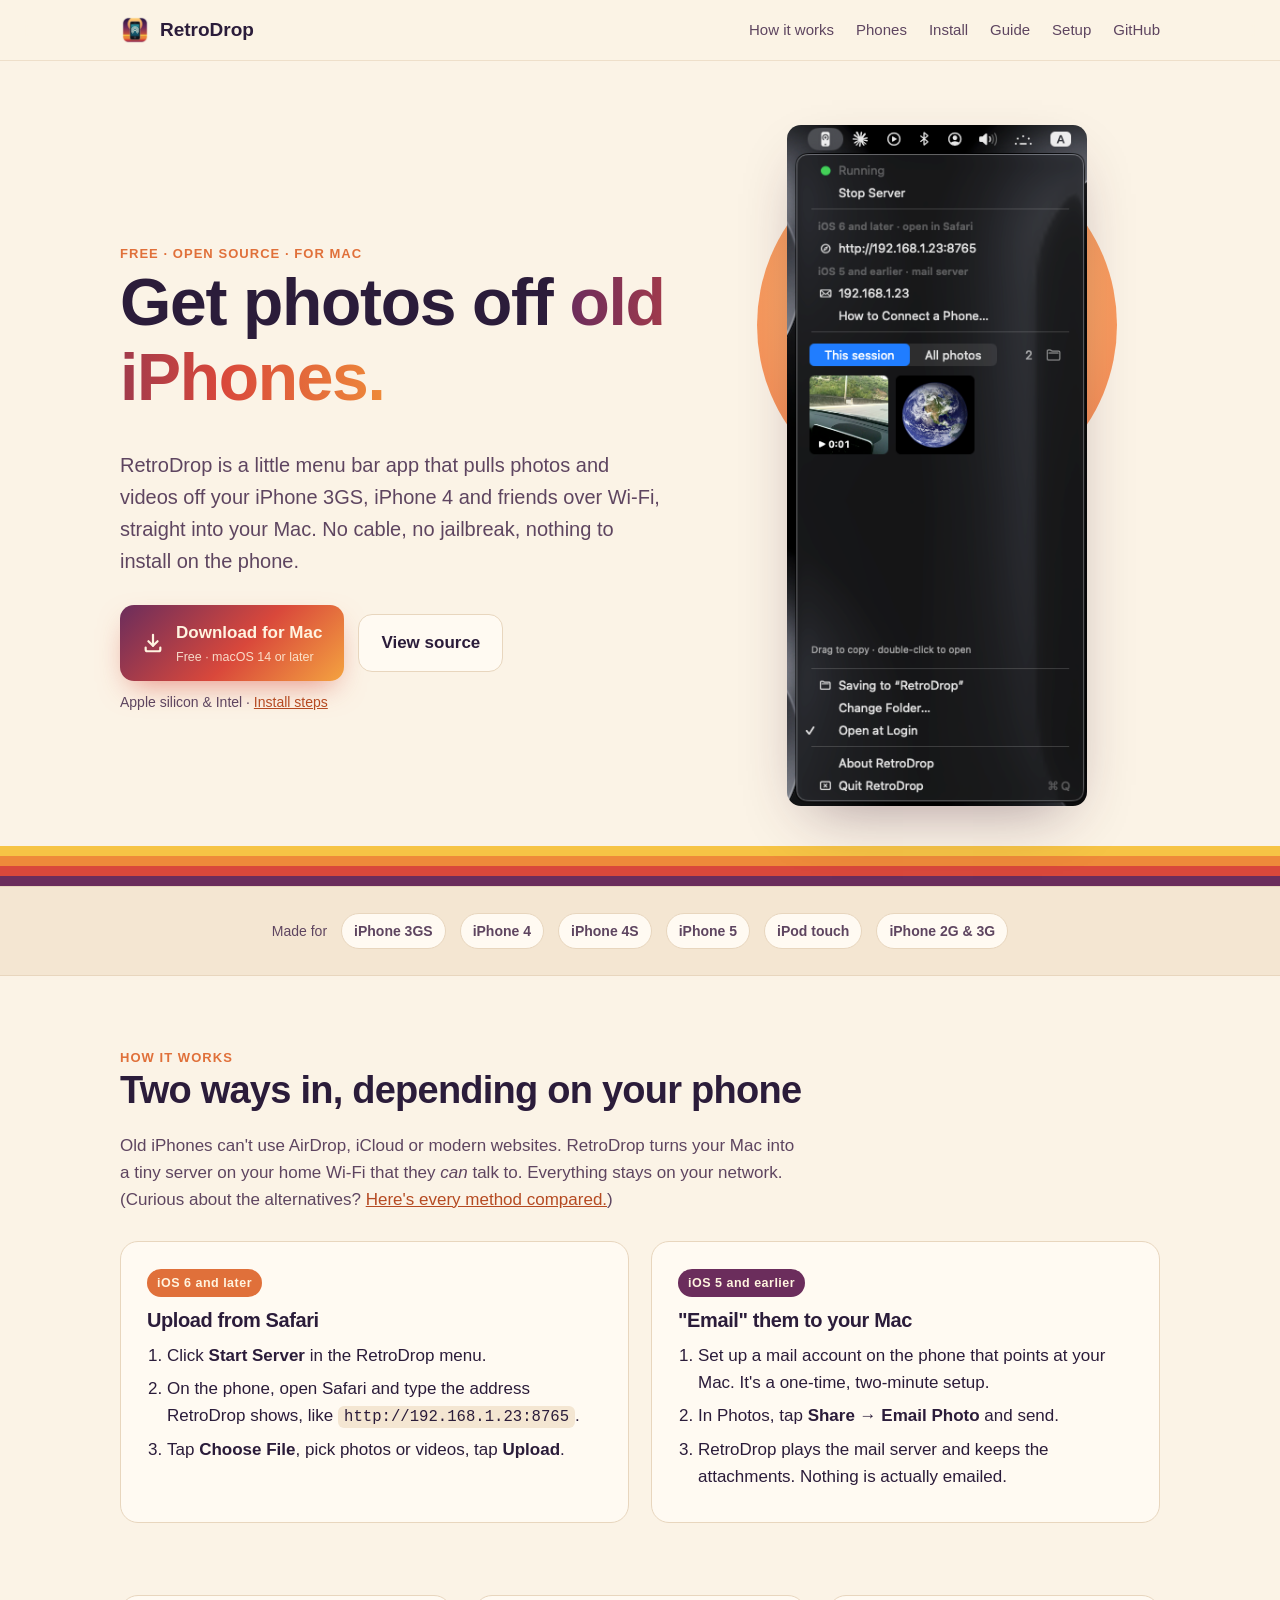
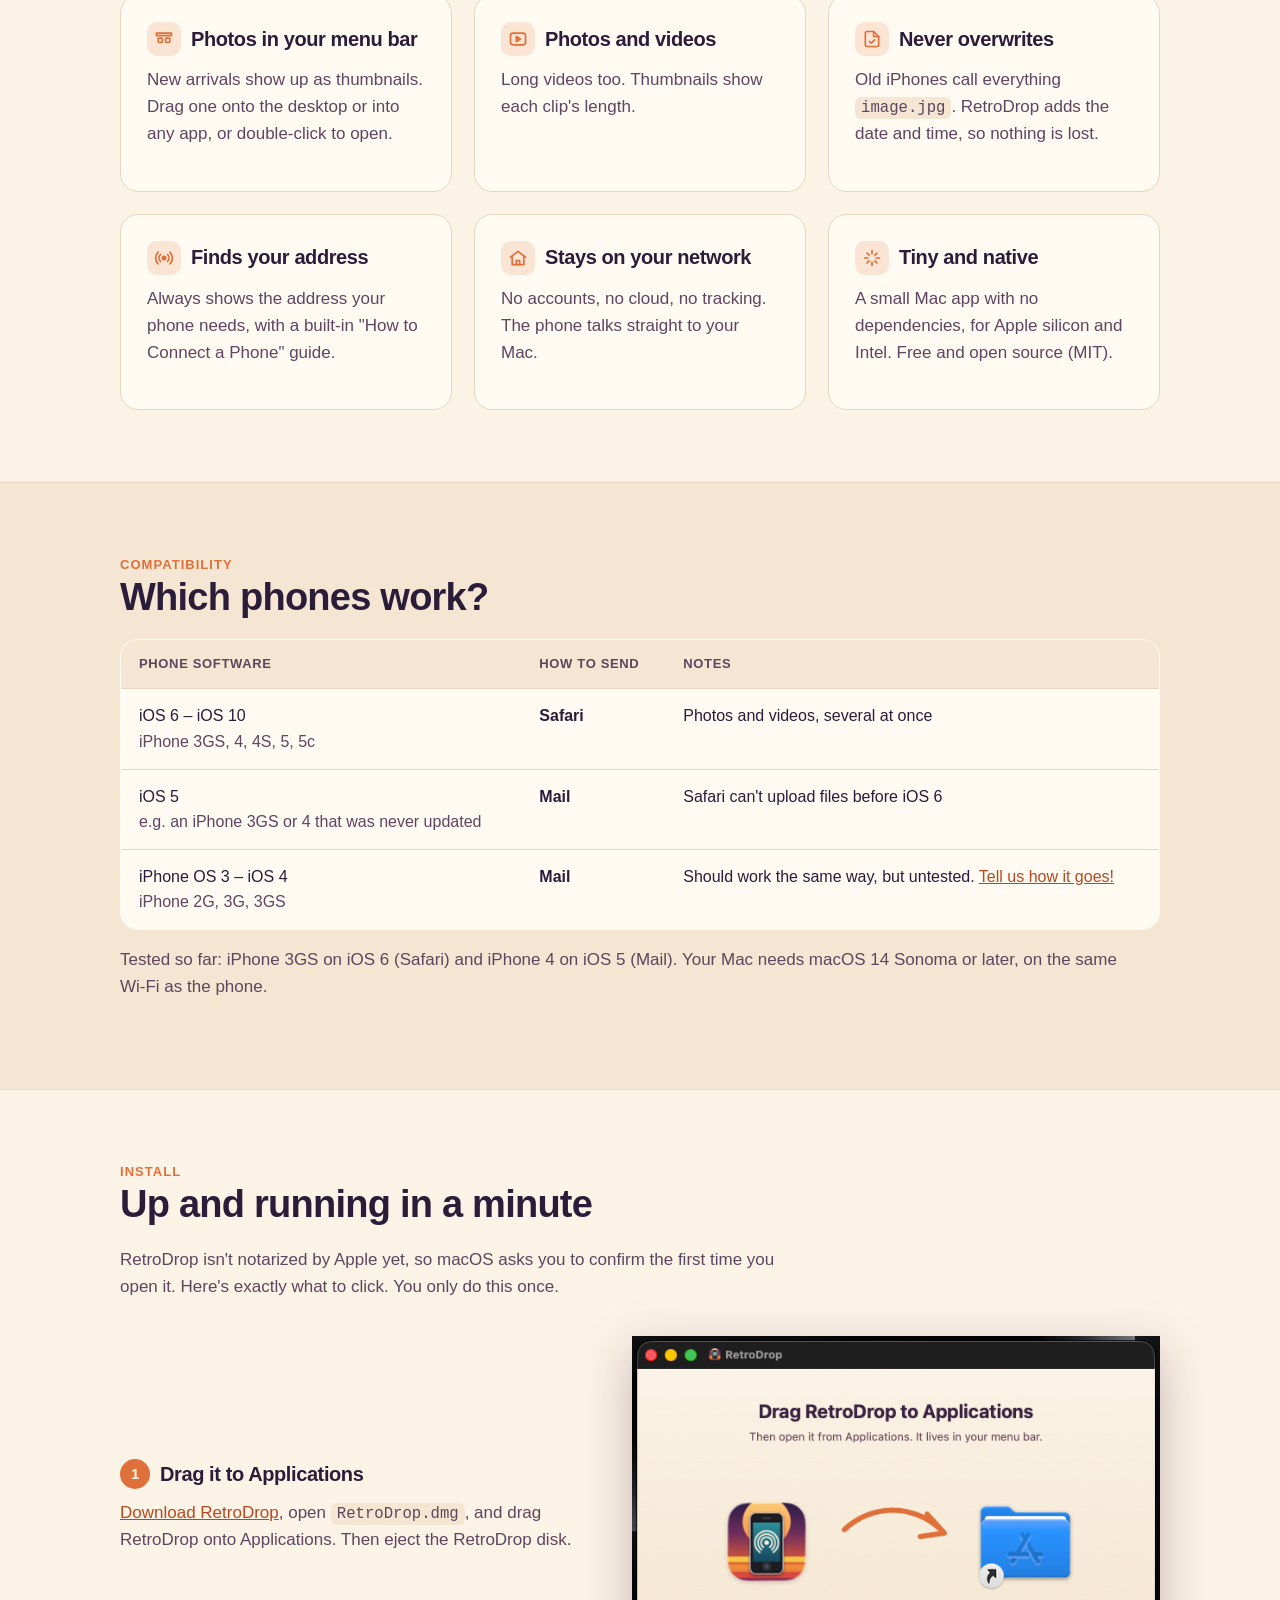
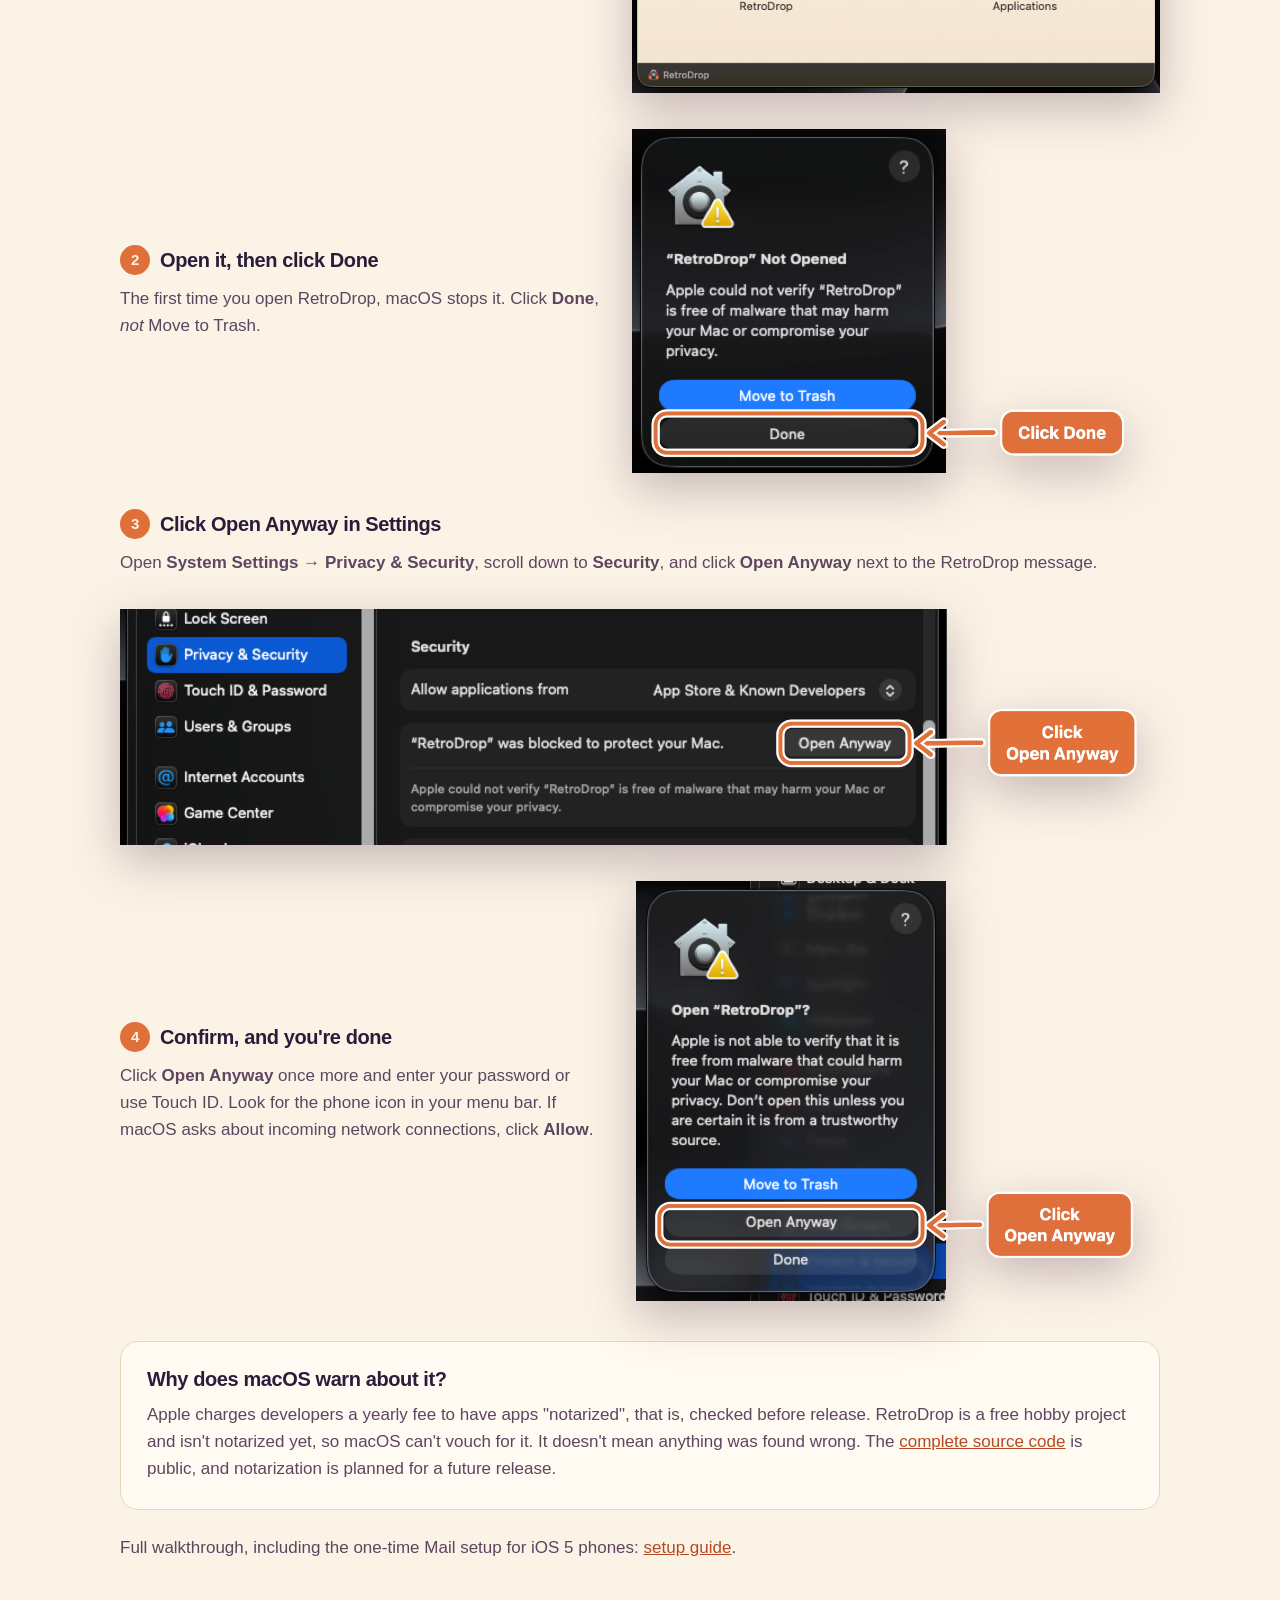
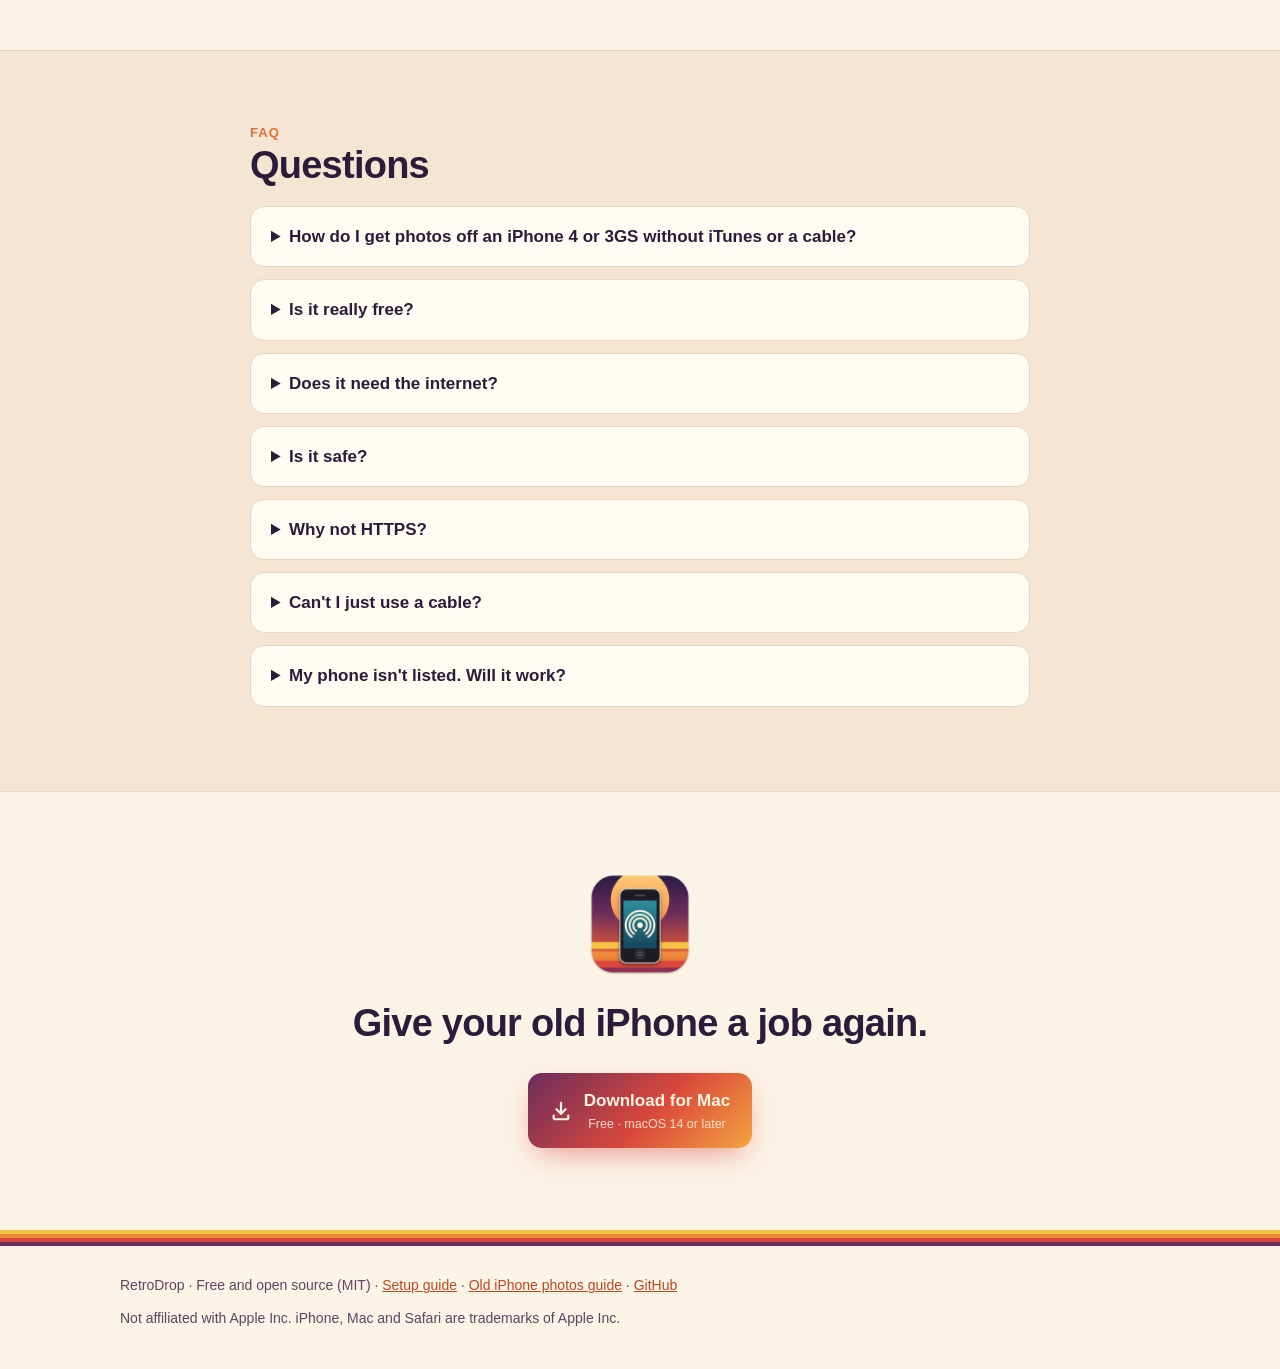
==== commit 296a129d: "Grow the website: comparison guide, setup page, shared styles - old-iphone-photos-to-mac/: honest gu" ====
--- a/index.html
+++ b/index.html
@@ -3,6 +3,7 @@
 <head>
 <meta charset="utf-8">
 <meta name="viewport" content="width=device-width, initial-scale=1">
+<meta name="google-site-verification" content="s6ZzD749bIk8uMjqmS4QxzP47BUz6WgpLfNJ7d7CBfo">
 <title>RetroDrop for Mac – transfer photos from old iPhones (3GS, 4) over Wi‑Fi</title>
 <meta name="description" content="RetroDrop is a free Mac app that transfers photos and videos from old iPhones (iPhone 3GS, iPhone 4, 4S, iPod touch) to your Mac over Wi‑Fi. Works on iOS 5 and iOS 6. No cable, no iTunes, nothing to install on the phone.">
 <link rel="canonical" href="https://samir-bujawdeh.github.io/RetroDrop/">
@@ -38,160 +39,7 @@
 <meta property="og:url" content="https://samir-bujawdeh.github.io/RetroDrop/">
 <meta name="twitter:card" content="summary_large_image">
 
-<style>
-:root {
-  --bg: #FBF3E6;
-  --bg-2: #F4E6D2;
-  --surface: #FFFAF2;
-  --ink: #2B1C3A;
-  --ink-2: #5E4560;
-  --line: #E8D6BE;
-  --plum: #6B2D5C;
-  --orange: #E0703A;
-  --sun: #F6C445;
-  --red: #D9483B;
-  --amber: #EE8A3A;
-  --link: #B54A22;
-  --shadow: 0 24px 60px -24px rgba(64, 26, 54, .45);
-  --radius: 18px;
-  --max: 1080px;
-  color-scheme: light dark;
-}
-@media (prefers-color-scheme: dark) {
-  :root {
-    --bg: #1B1424;
-    --bg-2: #22192D;
-    --surface: #2A2035;
-    --ink: #F6EBDD;
-    --ink-2: #C9B6C2;
-    --line: #3D3048;
-    --link: #F4A36B;
-    --shadow: 0 24px 60px -24px rgba(0, 0, 0, .8);
-  }
-}
-
-* { box-sizing: border-box; }
-html { scroll-behavior: smooth; }
-body {
-  margin: 0;
-  background: var(--bg);
-  color: var(--ink);
-  font: 17px/1.6 -apple-system, BlinkMacSystemFont, "SF Pro Text", "Segoe UI", Helvetica, Arial, sans-serif;
-  -webkit-font-smoothing: antialiased;
-}
-img { max-width: 100%; height: auto; display: block; }
-a { color: var(--link); }
-h1, h2, h3 { line-height: 1.15; letter-spacing: -0.02em; margin: 0 0 .5em; }
-h2 { font-size: clamp(28px, 4vw, 38px); }
-h3 { font-size: 20px; }
-p { margin: 0 0 1em; }
-.wrap { max-width: var(--max); margin: 0 auto; padding: 0 20px; }
-section { padding: 72px 0; }
-.eyebrow { font-size: 13px; font-weight: 700; letter-spacing: .08em; text-transform: uppercase; color: var(--orange); }
-.muted { color: var(--ink-2); }
-
-/* Retro stripes, used as dividers */
-.stripes { height: 40px; background: linear-gradient(to bottom,
-  var(--sun) 0 25%, var(--amber) 25% 50%, var(--red) 50% 75%, var(--plum) 75% 100%); }
-.stripes.thin { height: 16px; }
-
-/* Header */
-header.top { position: sticky; top: 0; z-index: 10; backdrop-filter: saturate(1.4) blur(14px);
-  -webkit-backdrop-filter: saturate(1.4) blur(14px); background: color-mix(in srgb, var(--bg) 82%, transparent);
-  border-bottom: 1px solid color-mix(in srgb, var(--line) 70%, transparent); }
-header.top .wrap { display: flex; align-items: center; gap: 16px; height: 60px; }
-.brand { display: flex; align-items: center; gap: 10px; font-weight: 800; font-size: 19px; color: var(--ink); text-decoration: none; }
-.brand img { width: 30px; height: 30px; }
-nav { margin-left: auto; display: flex; gap: 22px; font-size: 15px; }
-nav a { color: var(--ink-2); text-decoration: none; }
-nav a:hover { color: var(--ink); }
-@media (max-width: 640px) { nav a:not(.gh) { display: none; } }
-
-/* Hero */
-.hero { position: relative; overflow: hidden; padding: 64px 0 0; }
-.hero .wrap { display: grid; grid-template-columns: 1.1fr .9fr; gap: 48px; align-items: center; }
-.hero h1 { font-size: clamp(40px, 6.4vw, 66px); font-weight: 800; }
-.hero h1 .accent { background: linear-gradient(90deg, var(--plum), var(--red) 55%, var(--amber));
-  -webkit-background-clip: text; background-clip: text; color: transparent; }
-@media (prefers-color-scheme: dark) {
-  .hero h1 .accent { background: linear-gradient(90deg, #F08A8A, var(--amber) 55%, var(--sun));
-    -webkit-background-clip: text; background-clip: text; }
-}
-.hero .lede { font-size: 20px; color: var(--ink-2); max-width: 34em; }
-.cta { display: flex; flex-wrap: wrap; gap: 14px; align-items: center; margin: 28px 0 10px; }
-.btn { display: inline-flex; align-items: center; gap: 12px; text-decoration: none; font-weight: 700;
-  border-radius: 14px; padding: 14px 22px; font-size: 17px; transition: transform .15s ease, box-shadow .15s ease; }
-.btn:hover { transform: translateY(-2px); }
-.btn-primary { color: #FFF4E0; background: linear-gradient(135deg, var(--plum), var(--red) 55%, #F4A340);
-  box-shadow: 0 12px 30px -10px rgba(217, 72, 59, .6); }
-.btn-primary small { display: block; font-weight: 500; font-size: 12.5px; opacity: .85; }
-.btn-primary svg { flex: none; }
-.btn-ghost { color: var(--ink); border: 1.5px solid var(--line); background: var(--surface); }
-.fineprint { font-size: 14px; color: var(--ink-2); }
-.hero-art { position: relative; display: flex; justify-content: center; padding-bottom: 40px; }
-.hero-art::before { content: ""; position: absolute; width: 360px; height: 360px; border-radius: 50%;
-  top: 20px; left: 50%; transform: translateX(-50%);
-  background: radial-gradient(circle at 50% 40%, #FFD27A, #F7894A 70%); opacity: .9; }
-.hero-art img { position: relative; width: 300px; border-radius: 14px; box-shadow: var(--shadow); }
-@media (max-width: 860px) {
-  .hero .wrap { grid-template-columns: 1fr; }
-  .hero-art::before { width: 300px; height: 300px; }
-}
-
-/* Phones strip */
-.phones { padding: 26px 0; background: var(--bg-2); border-block: 1px solid var(--line); }
-.phones .wrap { display: flex; flex-wrap: wrap; gap: 10px 14px; align-items: center; justify-content: center; }
-.chip { font-size: 14px; font-weight: 600; padding: 6px 12px; border-radius: 999px; background: var(--surface);
-  border: 1px solid var(--line); color: var(--ink-2); }
-
-/* Cards */
-.grid { display: grid; gap: 22px; }
-.grid.two { grid-template-columns: repeat(2, 1fr); }
-.grid.three { grid-template-columns: repeat(3, 1fr); }
-@media (max-width: 860px) { .grid.two, .grid.three { grid-template-columns: 1fr; } }
-.card { background: var(--surface); border: 1px solid var(--line); border-radius: var(--radius); padding: 26px; }
-.card .tag { display: inline-block; font-size: 12.5px; font-weight: 700; letter-spacing: .04em;
-  padding: 4px 10px; border-radius: 999px; color: #FFF4E0; background: var(--orange); margin-bottom: 12px; }
-.card .tag.mail { background: var(--plum); }
-.card ol { margin: 0; padding-left: 20px; }
-.card li { margin: 6px 0; }
-.feature h3 { display: flex; align-items: center; gap: 10px; }
-.feature .ico { width: 34px; height: 34px; border-radius: 10px; display: grid; place-items: center; flex: none;
-  background: color-mix(in srgb, var(--orange) 16%, transparent); color: var(--orange); }
-
-/* Table */
-.table { width: 100%; border-collapse: collapse; background: var(--surface); border: 1px solid var(--line);
-  border-radius: var(--radius); overflow: hidden; font-size: 16px; }
-.table th, .table td { text-align: left; padding: 14px 18px; border-bottom: 1px solid var(--line); vertical-align: top; }
-.table tr:last-child td { border-bottom: 0; }
-.table th { background: var(--bg-2); font-size: 13px; letter-spacing: .05em; text-transform: uppercase; color: var(--ink-2); }
-.scroll-x { overflow-x: auto; }
-
-/* Install steps */
-.steps { counter-reset: step; display: grid; gap: 36px; }
-.step { display: grid; grid-template-columns: 1fr 1.1fr; gap: 32px; align-items: center; }
-.step h3::before { counter-increment: step; content: counter(step); display: inline-grid; place-items: center;
-  width: 30px; height: 30px; margin-right: 10px; border-radius: 50%; background: var(--orange); color: #FFF4E0;
-  font-size: 15px; vertical-align: 2px; }
-.step img { max-height: 420px; width: auto; margin: 0 auto;
-  filter: drop-shadow(0 16px 24px rgba(64, 26, 54, .28)); } /* follows the image's shape, not its transparent margin */
-.step.wide { grid-template-columns: 1fr; gap: 16px; }
-.step.wide img { max-height: none; width: 100%; }
-@media (max-width: 860px) { .step { grid-template-columns: 1fr; } }
-.why { margin-top: 40px; }
-
-/* FAQ */
-details { background: var(--surface); border: 1px solid var(--line); border-radius: 14px; padding: 16px 20px; margin: 12px 0; }
-summary { cursor: pointer; font-weight: 700; }
-details p { margin: 12px 0 0; color: var(--ink-2); }
-
-/* Final CTA + footer */
-.final { text-align: center; }
-.final .cta { justify-content: center; }
-footer { padding: 28px 0 40px; font-size: 14px; color: var(--ink-2); }
-footer .wrap { display: flex; flex-wrap: wrap; gap: 10px 24px; justify-content: space-between; }
-code { font: 0.92em ui-monospace, SFMono-Regular, Menlo, monospace; background: var(--bg-2); padding: 2px 6px; border-radius: 6px; }
-</style>
+<link rel="stylesheet" href="style.css">
 </head>
 <body>
 
@@ -202,7 +50,8 @@
       <a href="#how">How it works</a>
       <a href="#phones">Phones</a>
       <a href="#install">Install</a>
-      <a href="#faq">FAQ</a>
+      <a href="old-iphone-photos-to-mac/">Guide</a>
+      <a href="setup/">Setup</a>
       <a class="gh" href="https://github.com/samir-bujawdeh/RetroDrop">GitHub</a>
     </nav>
   </div>
@@ -246,7 +95,8 @@
     <div class="eyebrow">How it works</div>
     <h2>Two ways in, depending on your phone</h2>
     <p class="muted" style="max-width:40em">Old iPhones can't use AirDrop, iCloud or modern websites. RetroDrop turns your Mac
-      into a tiny server on your home Wi‑Fi that they <em>can</em> talk to. Everything stays on your network.</p>
+      into a tiny server on your home Wi‑Fi that they <em>can</em> talk to. Everything stays on your network.
+      (Curious about the alternatives? <a href="old-iphone-photos-to-mac/">Here's every method compared.</a>)</p>
     <div class="grid two" style="margin-top:28px">
       <div class="card">
         <span class="tag">iOS 6 and later</span>
@@ -347,7 +197,7 @@
         notarization is planned for a future release.</p>
     </div>
     <p class="muted" style="margin-top:24px">Full walkthrough, including the one-time Mail setup for iOS 5 phones:
-      <a href="https://github.com/samir-bujawdeh/RetroDrop/blob/main/docs/SETUP.md">setup guide</a>.</p>
+      <a href="setup/">setup guide</a>.</p>
   </div>
 </section>
 
@@ -372,7 +222,8 @@
         your home network only.</p></details>
     <details><summary>Can't I just use a cable?</summary>
       <p>You can! Image Capture over USB still works. RetroDrop is for when you'd rather not dig out a 30‑pin cable, and
-        only want the photos you pick to show up, ready to drag anywhere.</p></details>
+        only want the photos you pick to show up, ready to drag anywhere. See
+        <a href="old-iphone-photos-to-mac/">every way to get photos off an old iPhone, compared</a>.</p></details>
     <details><summary>My phone isn't listed. Will it work?</summary>
       <p>If it runs iOS 6 or later, use Safari. If it's older, use Mail. Please
         <a href="https://github.com/samir-bujawdeh/RetroDrop/issues">open an issue</a> and tell us how it went, so we can
@@ -397,7 +248,8 @@
 <div class="stripes thin"></div>
 <footer>
   <div class="wrap">
-    <span>RetroDrop · Free and open source (MIT) · <a href="https://github.com/samir-bujawdeh/RetroDrop">GitHub</a></span>
+    <span>RetroDrop · Free and open source (MIT) · <a href="setup/">Setup guide</a> ·
+      <a href="old-iphone-photos-to-mac/">Old iPhone photos guide</a> · <a href="https://github.com/samir-bujawdeh/RetroDrop">GitHub</a></span>
     <span>Not affiliated with Apple Inc. iPhone, Mac and Safari are trademarks of Apple Inc.</span>
   </div>
 </footer>
--- a/style.css
+++ b/style.css
@@ -0,0 +1,177 @@
+:root {
+  --bg: #FBF3E6;
+  --bg-2: #F4E6D2;
+  --surface: #FFFAF2;
+  --ink: #2B1C3A;
+  --ink-2: #5E4560;
+  --line: #E8D6BE;
+  --plum: #6B2D5C;
+  --orange: #E0703A;
+  --sun: #F6C445;
+  --red: #D9483B;
+  --amber: #EE8A3A;
+  --link: #B54A22;
+  --shadow: 0 24px 60px -24px rgba(64, 26, 54, .45);
+  --radius: 18px;
+  --max: 1080px;
+  color-scheme: light dark;
+}
+@media (prefers-color-scheme: dark) {
+  :root {
+    --bg: #1B1424;
+    --bg-2: #22192D;
+    --surface: #2A2035;
+    --ink: #F6EBDD;
+    --ink-2: #C9B6C2;
+    --line: #3D3048;
+    --link: #F4A36B;
+    --shadow: 0 24px 60px -24px rgba(0, 0, 0, .8);
+  }
+}
+
+* { box-sizing: border-box; }
+html { scroll-behavior: smooth; }
+body {
+  margin: 0;
+  background: var(--bg);
+  color: var(--ink);
+  font: 17px/1.6 -apple-system, BlinkMacSystemFont, "SF Pro Text", "Segoe UI", Helvetica, Arial, sans-serif;
+  -webkit-font-smoothing: antialiased;
+}
+img { max-width: 100%; height: auto; display: block; }
+a { color: var(--link); }
+h1, h2, h3 { line-height: 1.15; letter-spacing: -0.02em; margin: 0 0 .5em; }
+h2 { font-size: clamp(28px, 4vw, 38px); }
+h3 { font-size: 20px; }
+p { margin: 0 0 1em; }
+.wrap { max-width: var(--max); margin: 0 auto; padding: 0 20px; }
+section { padding: 72px 0; }
+.eyebrow { font-size: 13px; font-weight: 700; letter-spacing: .08em; text-transform: uppercase; color: var(--orange); }
+.muted { color: var(--ink-2); }
+
+/* Retro stripes, used as dividers */
+.stripes { height: 40px; background: linear-gradient(to bottom,
+  var(--sun) 0 25%, var(--amber) 25% 50%, var(--red) 50% 75%, var(--plum) 75% 100%); }
+.stripes.thin { height: 16px; }
+
+/* Header */
+header.top { position: sticky; top: 0; z-index: 10; backdrop-filter: saturate(1.4) blur(14px);
+  -webkit-backdrop-filter: saturate(1.4) blur(14px); background: color-mix(in srgb, var(--bg) 82%, transparent);
+  border-bottom: 1px solid color-mix(in srgb, var(--line) 70%, transparent); }
+header.top .wrap { display: flex; align-items: center; gap: 16px; height: 60px; }
+.brand { display: flex; align-items: center; gap: 10px; font-weight: 800; font-size: 19px; color: var(--ink); text-decoration: none; }
+.brand img { width: 30px; height: 30px; }
+nav { margin-left: auto; display: flex; gap: 22px; font-size: 15px; }
+nav a { color: var(--ink-2); text-decoration: none; }
+nav a:hover { color: var(--ink); }
+@media (max-width: 640px) { nav a:not(.gh) { display: none; } }
+
+/* Hero */
+.hero { position: relative; overflow: hidden; padding: 64px 0 0; }
+.hero .wrap { display: grid; grid-template-columns: 1.1fr .9fr; gap: 48px; align-items: center; }
+.hero h1 { font-size: clamp(40px, 6.4vw, 66px); font-weight: 800; }
+.hero h1 .accent { background: linear-gradient(90deg, var(--plum), var(--red) 55%, var(--amber));
+  -webkit-background-clip: text; background-clip: text; color: transparent; }
+@media (prefers-color-scheme: dark) {
+  .hero h1 .accent { background: linear-gradient(90deg, #F08A8A, var(--amber) 55%, var(--sun));
+    -webkit-background-clip: text; background-clip: text; }
+}
+.hero .lede { font-size: 20px; color: var(--ink-2); max-width: 34em; }
+.cta { display: flex; flex-wrap: wrap; gap: 14px; align-items: center; margin: 28px 0 10px; }
+.btn { display: inline-flex; align-items: center; gap: 12px; text-decoration: none; font-weight: 700;
+  border-radius: 14px; padding: 14px 22px; font-size: 17px; transition: transform .15s ease, box-shadow .15s ease; }
+.btn:hover { transform: translateY(-2px); }
+.btn-primary { color: #FFF4E0; background: linear-gradient(135deg, var(--plum), var(--red) 55%, #F4A340);
+  box-shadow: 0 12px 30px -10px rgba(217, 72, 59, .6); }
+.btn-primary small { display: block; font-weight: 500; font-size: 12.5px; opacity: .85; }
+.btn-primary svg { flex: none; }
+.btn-ghost { color: var(--ink); border: 1.5px solid var(--line); background: var(--surface); }
+.fineprint { font-size: 14px; color: var(--ink-2); }
+.hero-art { position: relative; display: flex; justify-content: center; padding-bottom: 40px; }
+.hero-art::before { content: ""; position: absolute; width: 360px; height: 360px; border-radius: 50%;
+  top: 20px; left: 50%; transform: translateX(-50%);
+  background: radial-gradient(circle at 50% 40%, #FFD27A, #F7894A 70%); opacity: .9; }
+.hero-art img { position: relative; width: 300px; border-radius: 14px; box-shadow: var(--shadow); }
+@media (max-width: 860px) {
+  .hero .wrap { grid-template-columns: 1fr; }
+  .hero-art::before { width: 300px; height: 300px; }
+}
+
+/* Phones strip */
+.phones { padding: 26px 0; background: var(--bg-2); border-block: 1px solid var(--line); }
+.phones .wrap { display: flex; flex-wrap: wrap; gap: 10px 14px; align-items: center; justify-content: center; }
+.chip { font-size: 14px; font-weight: 600; padding: 6px 12px; border-radius: 999px; background: var(--surface);
+  border: 1px solid var(--line); color: var(--ink-2); }
+
+/* Cards */
+.grid { display: grid; gap: 22px; }
+.grid.two { grid-template-columns: repeat(2, 1fr); }
+.grid.three { grid-template-columns: repeat(3, 1fr); }
+@media (max-width: 860px) { .grid.two, .grid.three { grid-template-columns: 1fr; } }
+.card { background: var(--surface); border: 1px solid var(--line); border-radius: var(--radius); padding: 26px; }
+.card .tag { display: inline-block; font-size: 12.5px; font-weight: 700; letter-spacing: .04em;
+  padding: 4px 10px; border-radius: 999px; color: #FFF4E0; background: var(--orange); margin-bottom: 12px; }
+.card .tag.mail { background: var(--plum); }
+.card ol { margin: 0; padding-left: 20px; }
+.card li { margin: 6px 0; }
+.feature h3 { display: flex; align-items: center; gap: 10px; }
+.feature .ico { width: 34px; height: 34px; border-radius: 10px; display: grid; place-items: center; flex: none;
+  background: color-mix(in srgb, var(--orange) 16%, transparent); color: var(--orange); }
+
+/* Table */
+.table { width: 100%; border-collapse: collapse; background: var(--surface); border: 1px solid var(--line);
+  border-radius: var(--radius); overflow: hidden; font-size: 16px; }
+.table th, .table td { text-align: left; padding: 14px 18px; border-bottom: 1px solid var(--line); vertical-align: top; }
+.table tr:last-child td { border-bottom: 0; }
+.table th { background: var(--bg-2); font-size: 13px; letter-spacing: .05em; text-transform: uppercase; color: var(--ink-2); }
+.scroll-x { overflow-x: auto; }
+
+/* Install steps */
+.steps { counter-reset: step; display: grid; gap: 36px; }
+.step { display: grid; grid-template-columns: 1fr 1.1fr; gap: 32px; align-items: center; }
+.step h3::before { counter-increment: step; content: counter(step); display: inline-grid; place-items: center;
+  width: 30px; height: 30px; margin-right: 10px; border-radius: 50%; background: var(--orange); color: #FFF4E0;
+  font-size: 15px; vertical-align: 2px; }
+.step img { max-height: 420px; width: auto; margin: 0 auto;
+  filter: drop-shadow(0 16px 24px rgba(64, 26, 54, .28)); } /* follows the image's shape, not its transparent margin */
+.step.wide { grid-template-columns: 1fr; gap: 16px; }
+.step.wide img { max-height: none; width: 100%; }
+@media (max-width: 860px) { .step { grid-template-columns: 1fr; } }
+.why { margin-top: 40px; }
+
+/* FAQ */
+details { background: var(--surface); border: 1px solid var(--line); border-radius: 14px; padding: 16px 20px; margin: 12px 0; }
+summary { cursor: pointer; font-weight: 700; }
+details p { margin: 12px 0 0; color: var(--ink-2); }
+
+/* Final CTA + footer */
+.final { text-align: center; }
+.final .cta { justify-content: center; }
+footer { padding: 28px 0 40px; font-size: 14px; color: var(--ink-2); }
+footer .wrap { display: flex; flex-wrap: wrap; gap: 10px 24px; justify-content: space-between; }
+code { font: 0.92em ui-monospace, SFMono-Regular, Menlo, monospace; background: var(--bg-2); padding: 2px 6px; border-radius: 6px; }
+
+/* Article pages (guide, setup) */
+.article { padding: 56px 0 72px; }
+.article .wrap { max-width: 760px; }
+.article h1 { font-size: clamp(34px, 5vw, 48px); font-weight: 800; }
+.article h2 { font-size: clamp(24px, 3.4vw, 30px); margin-top: 2.2em; }
+.article h3 { margin-top: 1.6em; }
+.article p, .article li { color: var(--ink); }
+.article .lede { font-size: 19px; color: var(--ink-2); }
+.article img { border-radius: 12px; margin: 18px 0; max-width: 100%; height: auto;
+  filter: drop-shadow(0 14px 22px rgba(64, 26, 54, .25)); }
+.article ul, .article ol { padding-left: 22px; }
+.article li { margin: 6px 0; }
+.toc { background: var(--surface); border: 1px solid var(--line); border-radius: 14px; padding: 16px 22px; margin: 26px 0; }
+.toc ol { margin: 6px 0 0; }
+.verdict { display: inline-block; font-size: 13px; font-weight: 700; padding: 3px 10px; border-radius: 999px; margin-left: 6px; vertical-align: 3px; }
+.verdict.good { background: color-mix(in srgb, #2E9E5B 18%, transparent); color: #2E9E5B; }
+.verdict.meh { background: color-mix(in srgb, var(--amber) 22%, transparent); color: var(--link); }
+.verdict.bad { background: color-mix(in srgb, var(--red) 16%, transparent); color: var(--red); }
+.callout { background: var(--surface); border: 1px solid var(--line); border-left: 4px solid var(--orange);
+  border-radius: 12px; padding: 16px 20px; margin: 22px 0; }
+.callout p:last-child { margin-bottom: 0; }
+.crumbs { font-size: 14px; color: var(--ink-2); margin-bottom: 14px; }
+.crumbs a { color: var(--ink-2); }
+.updated { font-size: 14px; color: var(--ink-2); }
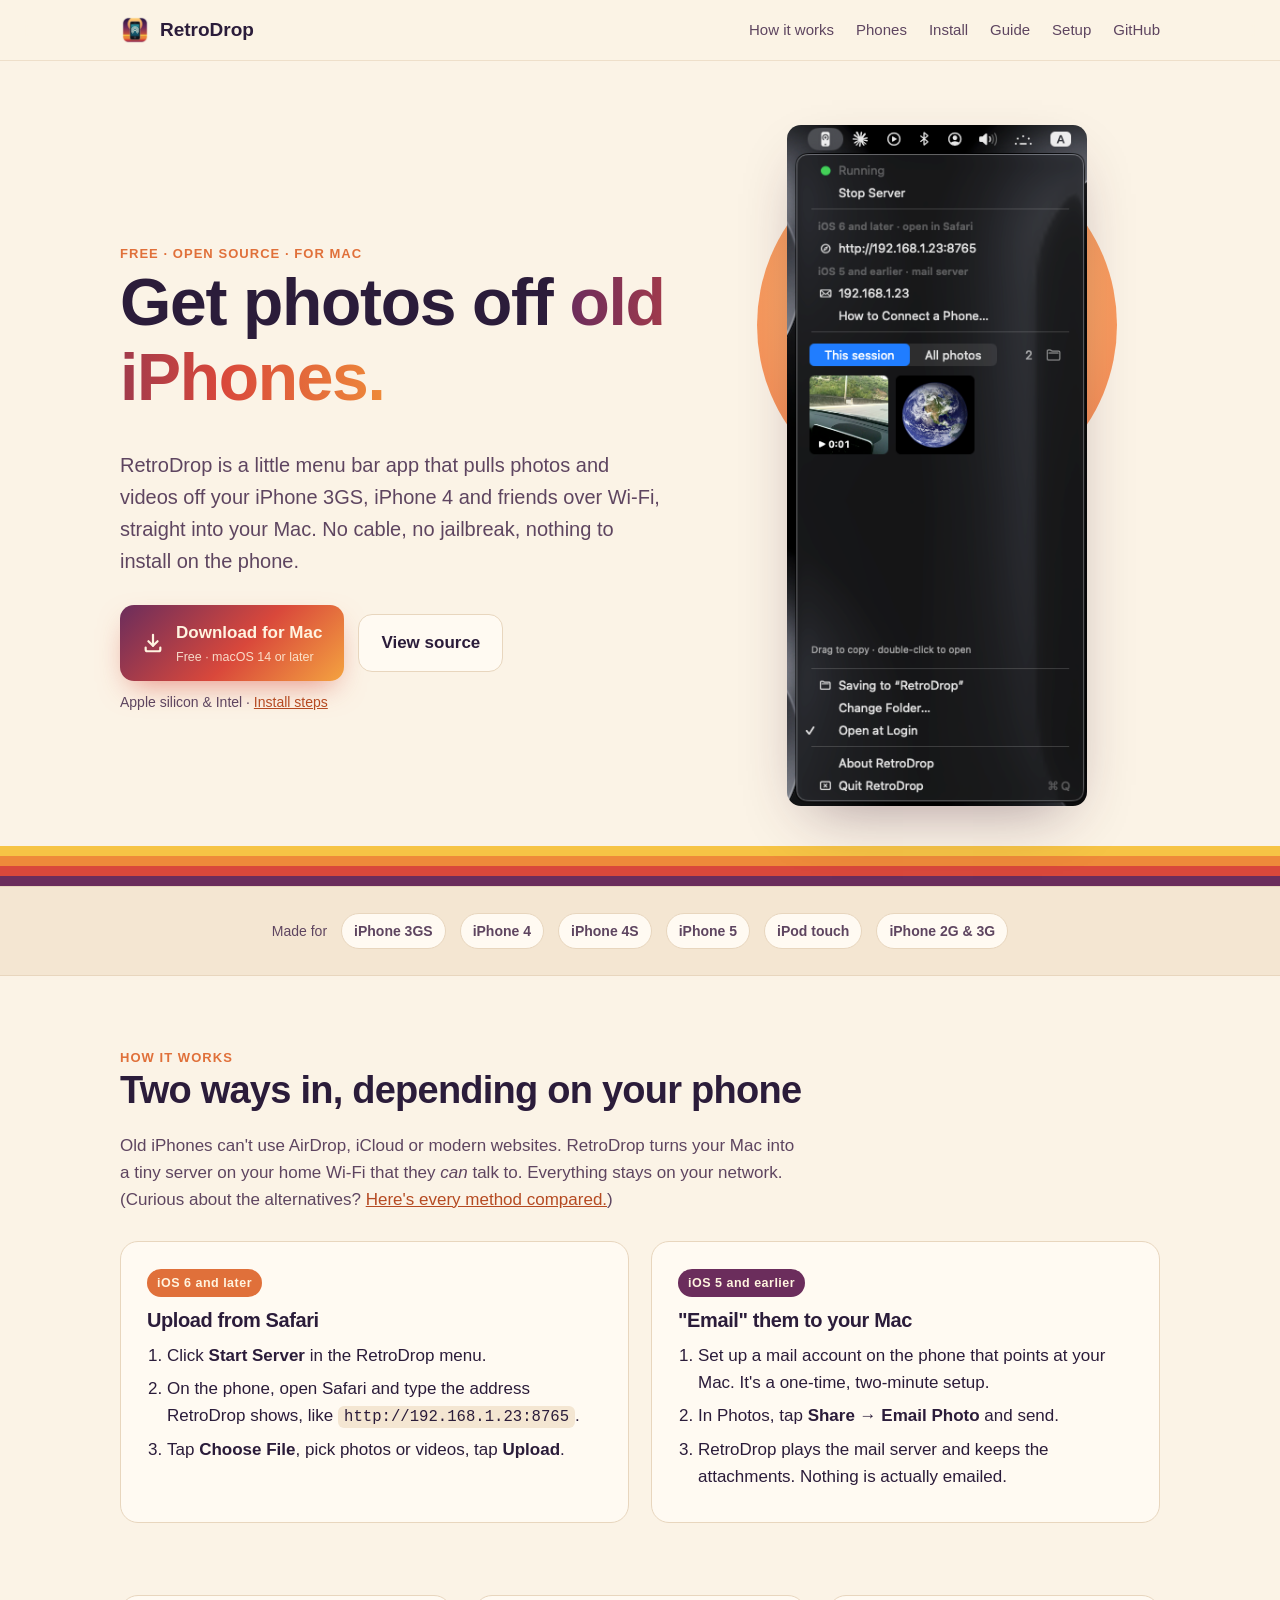
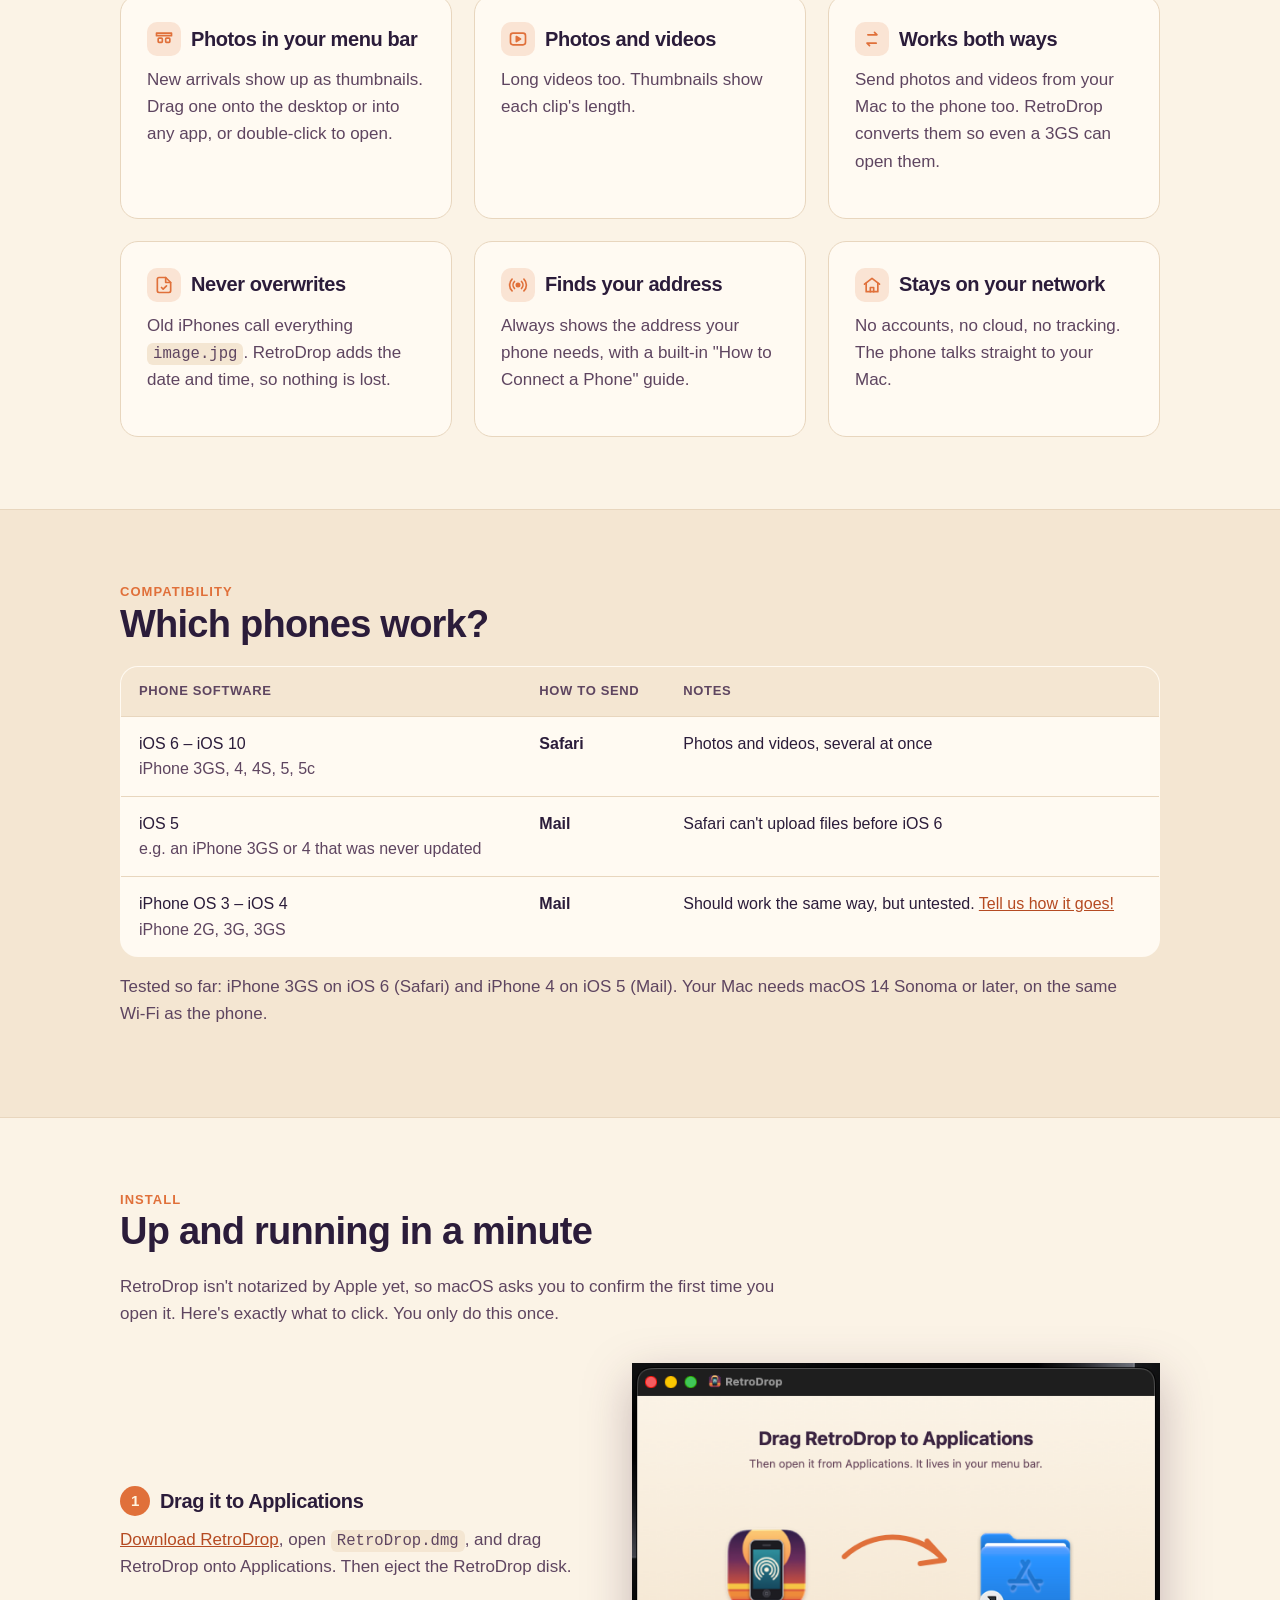
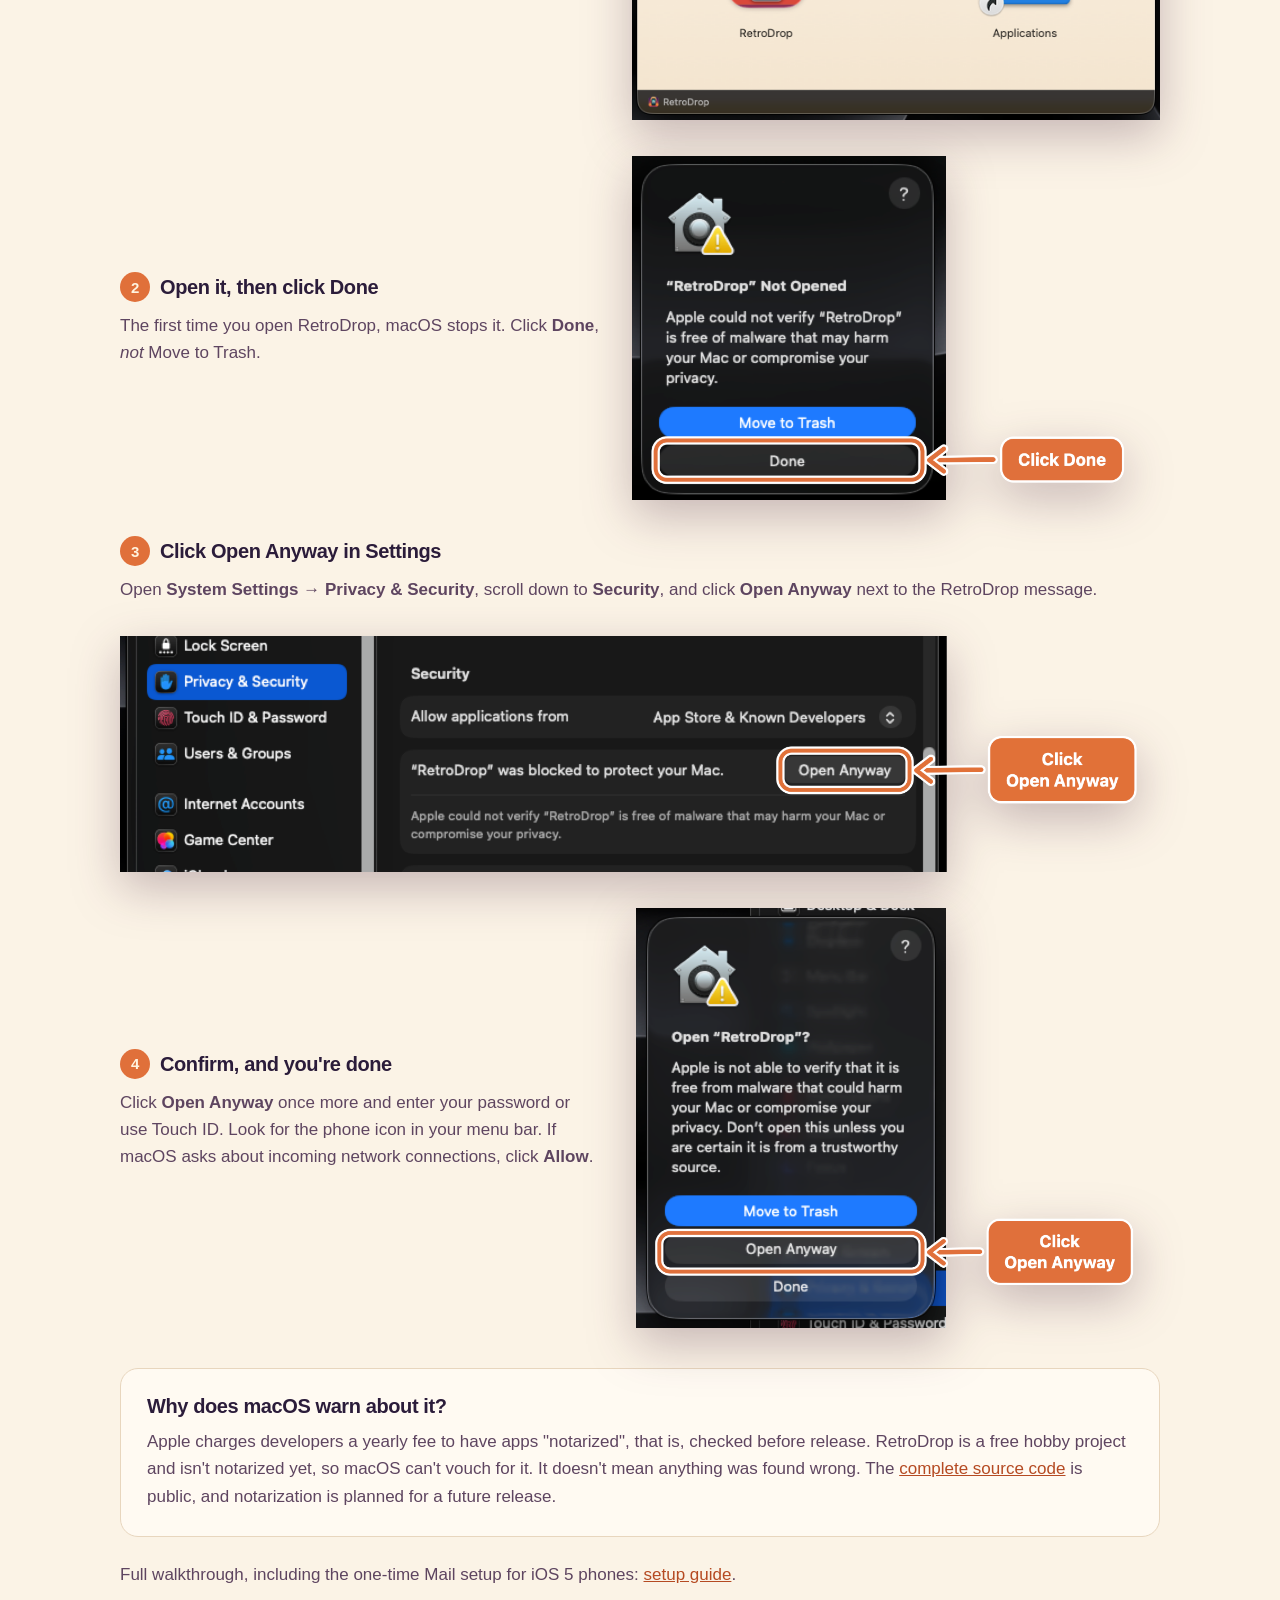
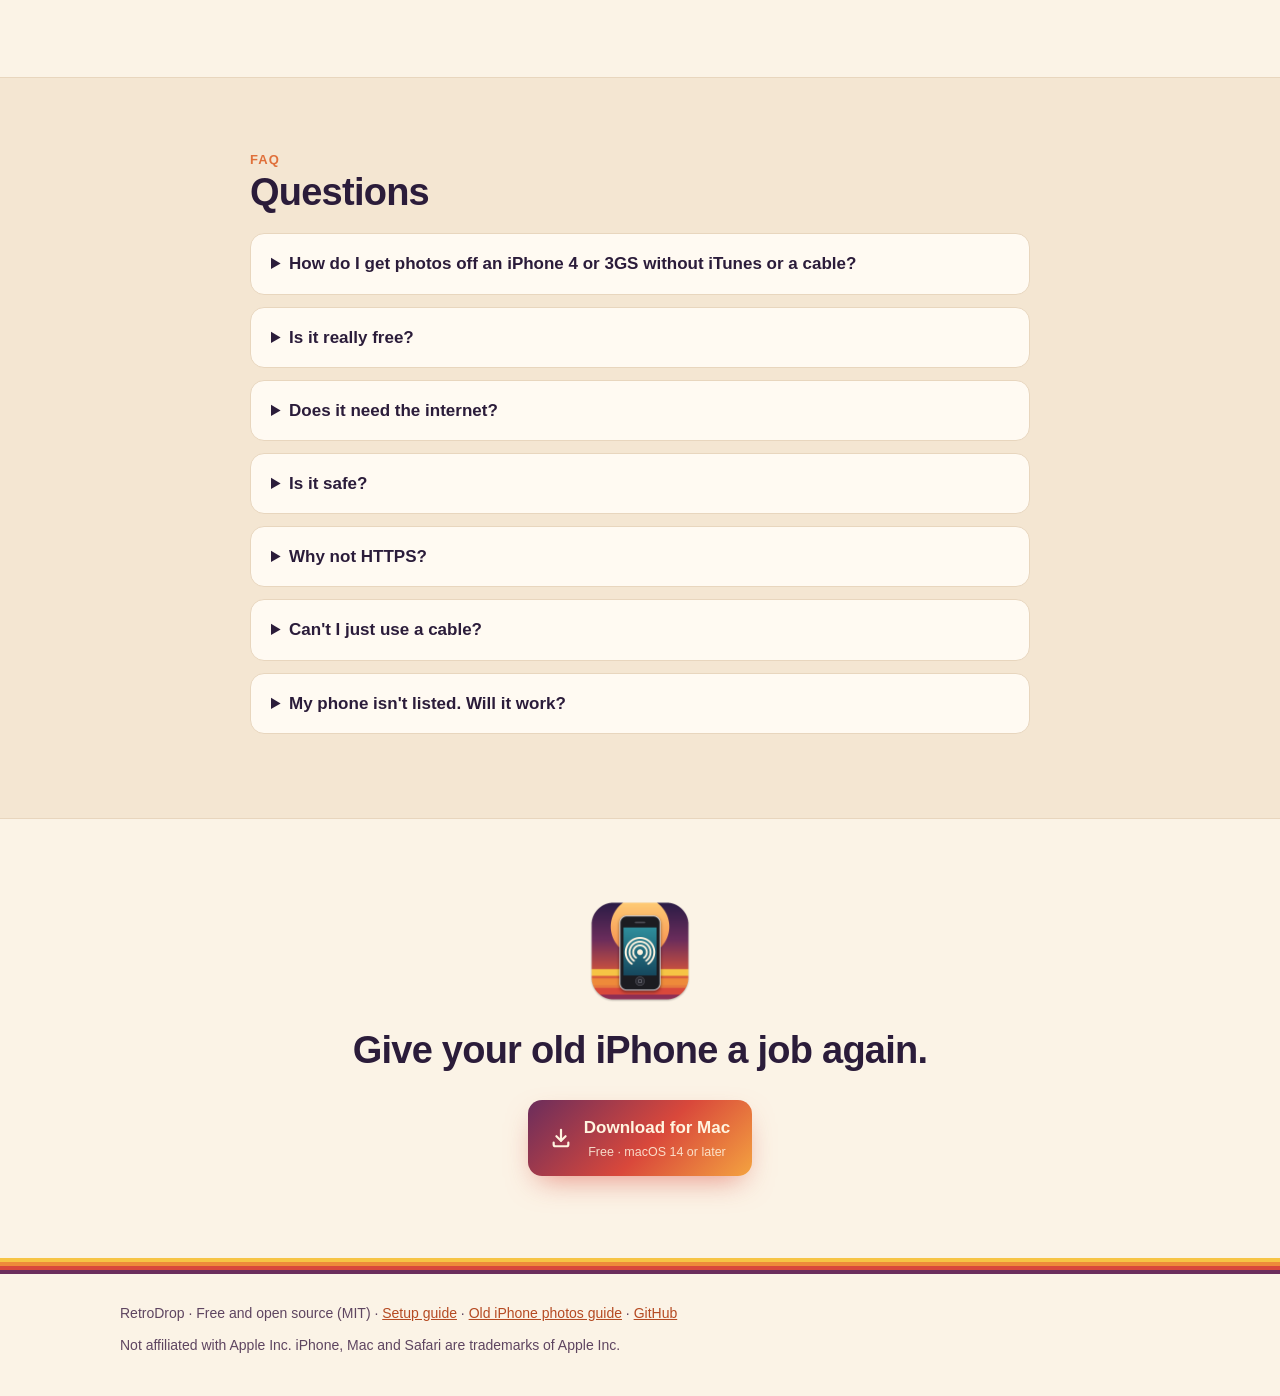
==== commit f33cd309: "Send photos and videos from the Mac to the phone - Send Photos & Videos to Phone… in the menu, drop " ====
--- a/index.html
+++ b/index.html
@@ -127,14 +127,14 @@
         <p class="muted">New arrivals show up as thumbnails. Drag one onto the desktop or into any app, or double-click to open.</p></div>
       <div class="card feature"><h3><span class="ico"><svg width="20" height="20" viewBox="0 0 24 24" fill="none" stroke="currentColor" stroke-width="2" stroke-linecap="round" stroke-linejoin="round" aria-hidden="true"><rect x="3" y="5" width="18" height="14" rx="3"/><path d="m10 9 5 3-5 3z" fill="currentColor"/></svg></span>Photos and videos</h3>
         <p class="muted">Long videos too. Thumbnails show each clip's length.</p></div>
+      <div class="card feature"><h3><span class="ico"><svg width="20" height="20" viewBox="0 0 24 24" fill="none" stroke="currentColor" stroke-width="2" stroke-linecap="round" stroke-linejoin="round" aria-hidden="true"><path d="M7 7h11l-3-3M17 17H6l3 3"/></svg></span>Works both ways</h3>
+        <p class="muted">Send photos and videos from your Mac to the phone too. RetroDrop converts them so even a 3GS can open them.</p></div>
       <div class="card feature"><h3><span class="ico"><svg width="20" height="20" viewBox="0 0 24 24" fill="none" stroke="currentColor" stroke-width="2" stroke-linecap="round" stroke-linejoin="round" aria-hidden="true"><path d="M14 3H6a2 2 0 0 0-2 2v14a2 2 0 0 0 2 2h12a2 2 0 0 0 2-2V9z"/><path d="M14 3v6h6"/><path d="m9 15 2 2 4-4"/></svg></span>Never overwrites</h3>
         <p class="muted">Old iPhones call everything <code>image.jpg</code>. RetroDrop adds the date and time, so nothing is lost.</p></div>
       <div class="card feature"><h3><span class="ico"><svg width="20" height="20" viewBox="0 0 24 24" fill="none" stroke="currentColor" stroke-width="2" stroke-linecap="round" stroke-linejoin="round" aria-hidden="true"><circle cx="12" cy="12" r="2" fill="currentColor"/><path d="M7.8 16.2a6 6 0 0 1 0-8.4M16.2 7.8a6 6 0 0 1 0 8.4M4.9 19.1a10 10 0 0 1 0-14.2M19.1 4.9a10 10 0 0 1 0 14.2"/></svg></span>Finds your address</h3>
         <p class="muted">Always shows the address your phone needs, with a built-in "How to Connect a Phone" guide.</p></div>
       <div class="card feature"><h3><span class="ico"><svg width="20" height="20" viewBox="0 0 24 24" fill="none" stroke="currentColor" stroke-width="2" stroke-linecap="round" stroke-linejoin="round" aria-hidden="true"><path d="M3 11 12 4l9 7"/><path d="M5 10v10h14V10"/><path d="M10 20v-5h4v5"/></svg></span>Stays on your network</h3>
         <p class="muted">No accounts, no cloud, no tracking. The phone talks straight to your Mac.</p></div>
-      <div class="card feature"><h3><span class="ico"><svg width="20" height="20" viewBox="0 0 24 24" fill="none" stroke="currentColor" stroke-width="2" stroke-linecap="round" stroke-linejoin="round" aria-hidden="true"><path d="M12 3v4M12 17v4M3 12h4M17 12h4M6 6l2.5 2.5M15.5 15.5 18 18M6 18l2.5-2.5M15.5 8.5 18 6"/></svg></span>Tiny and native</h3>
-        <p class="muted">A small Mac app with no dependencies, for Apple silicon and Intel. Free and open source (MIT).</p></div>
     </div>
   </div>
 </section>
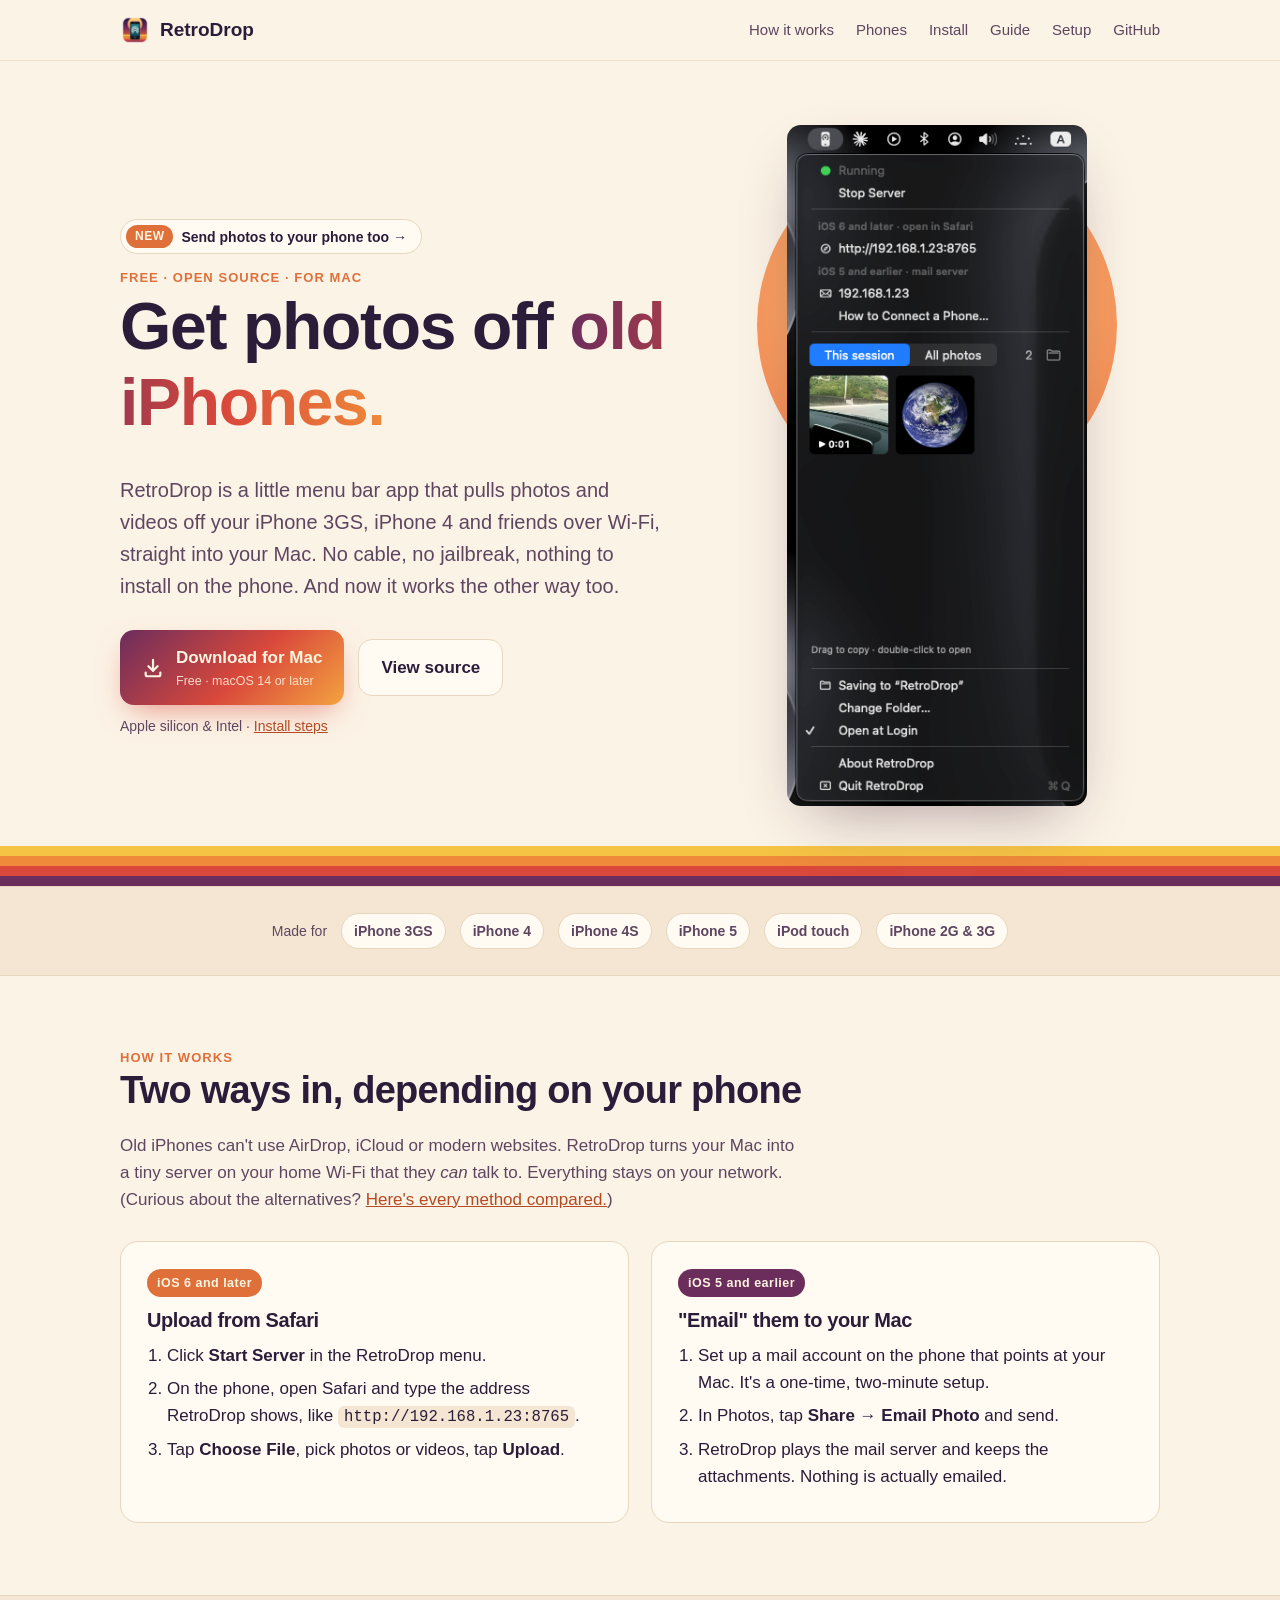
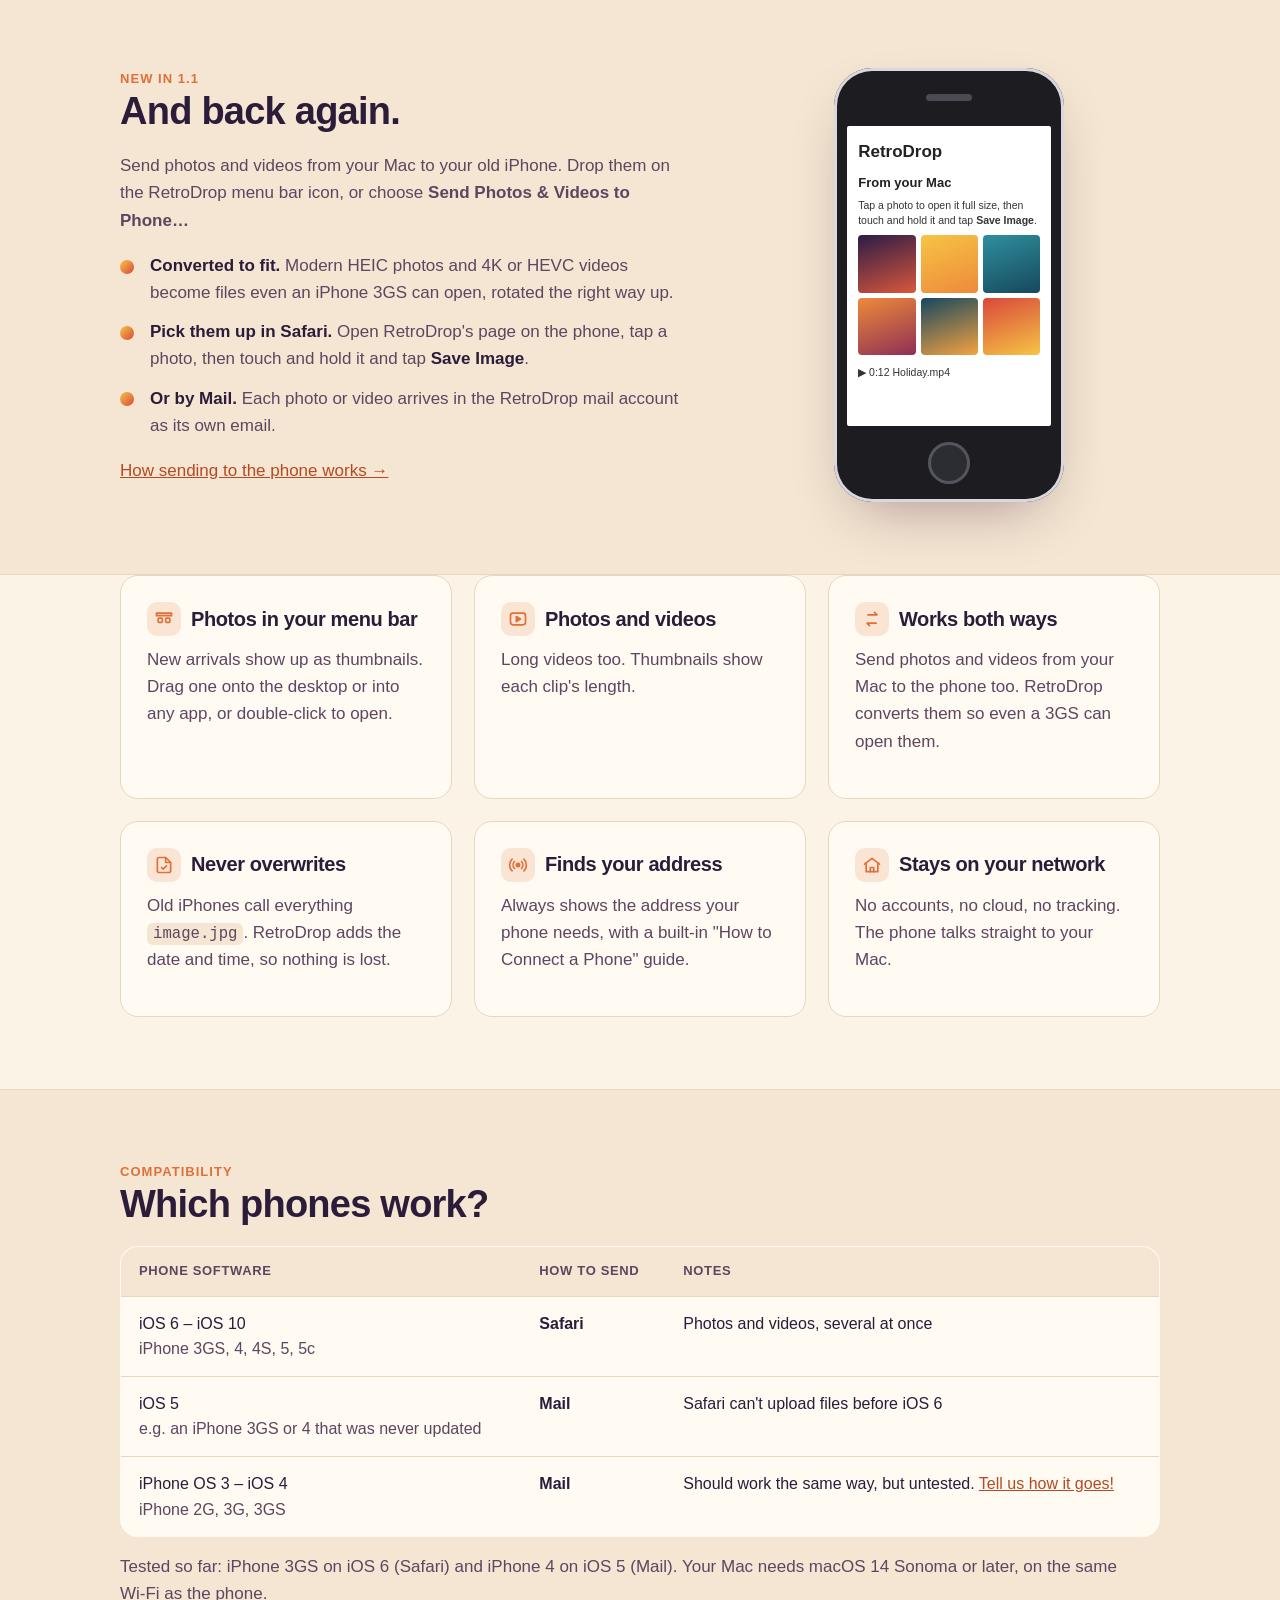
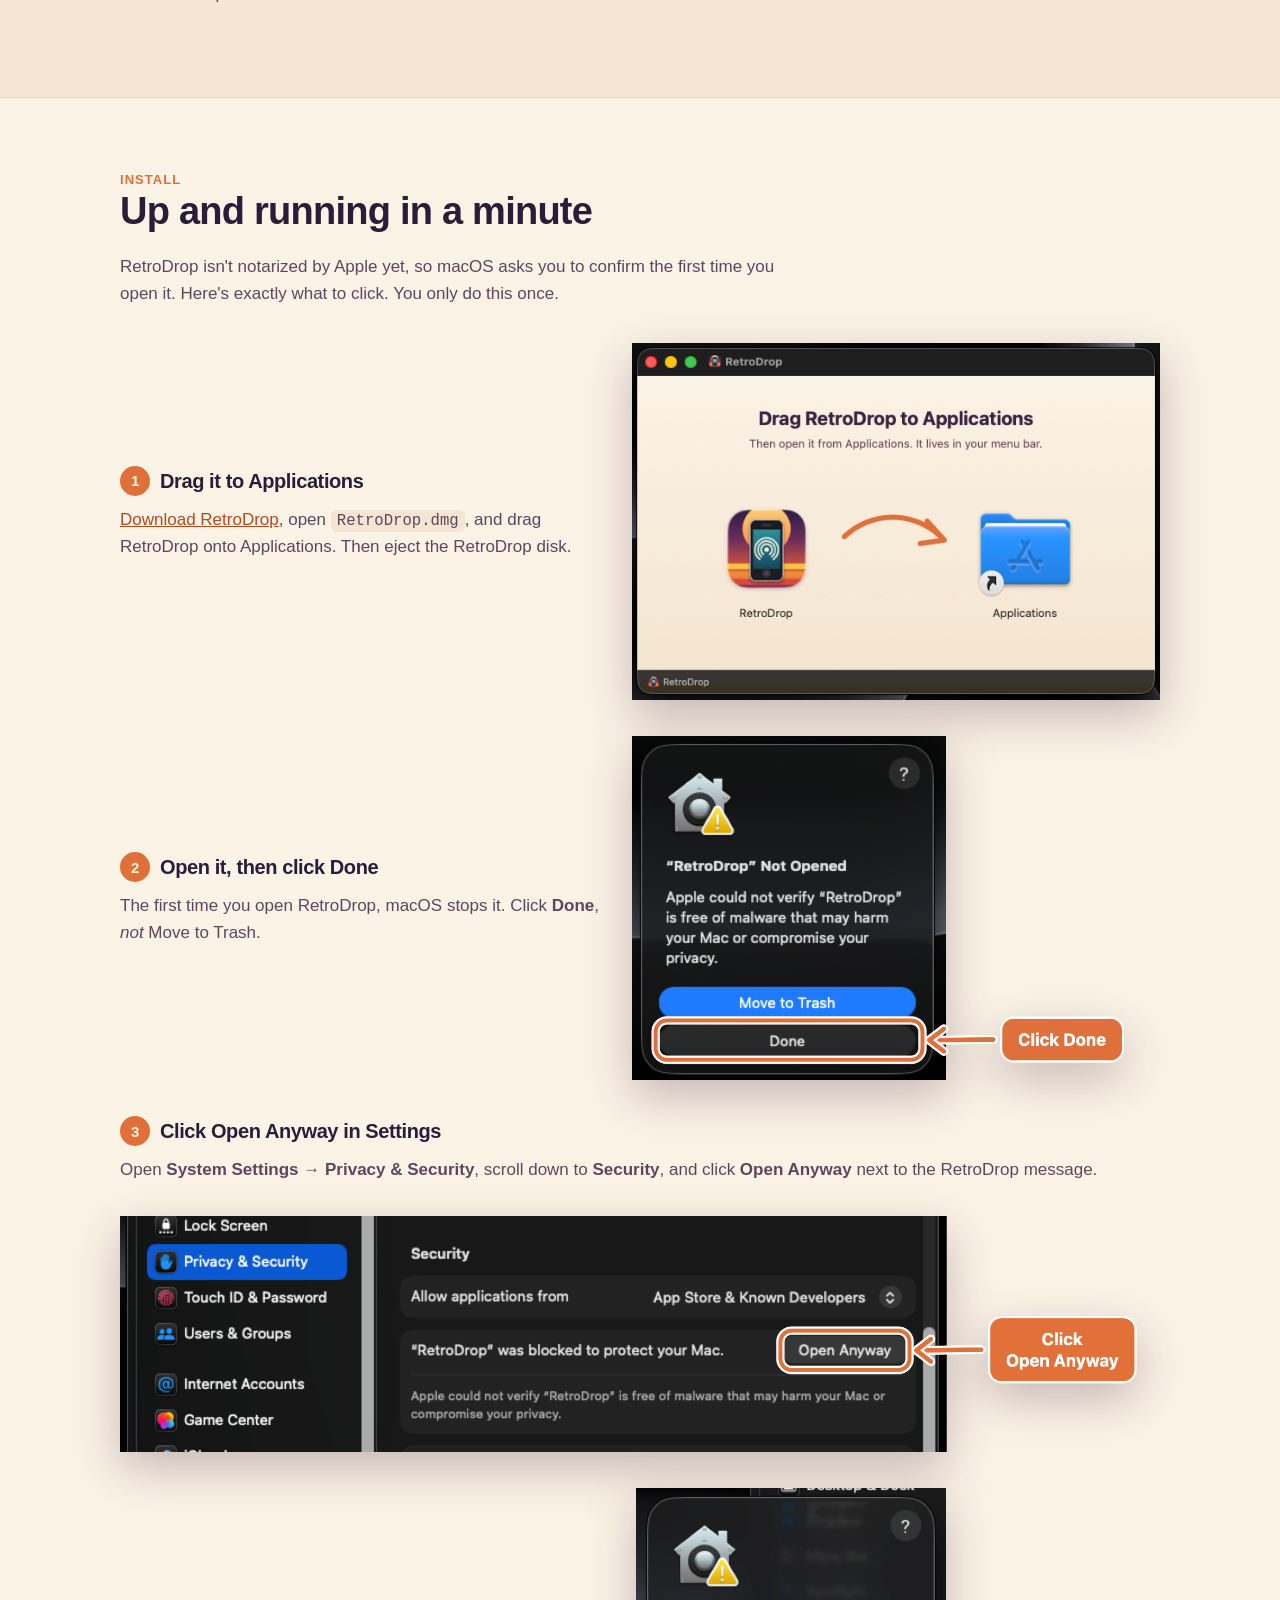
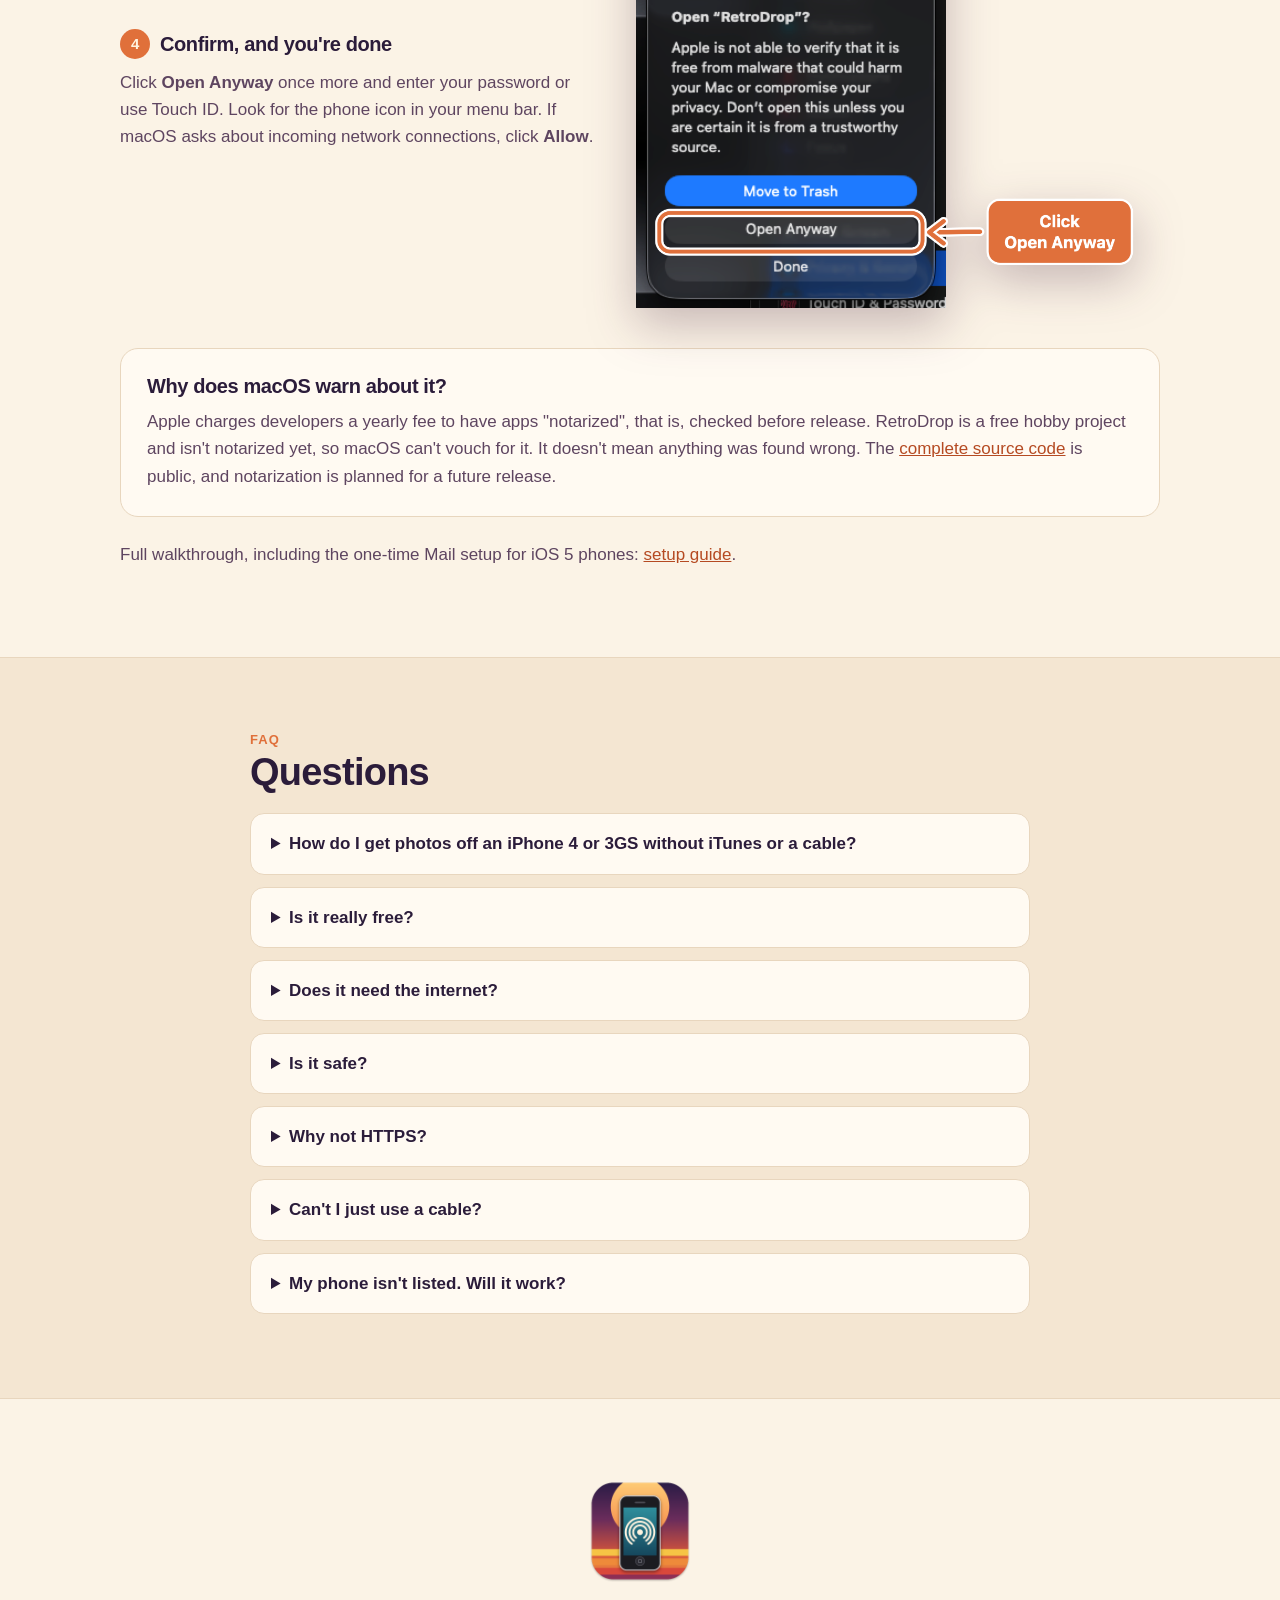
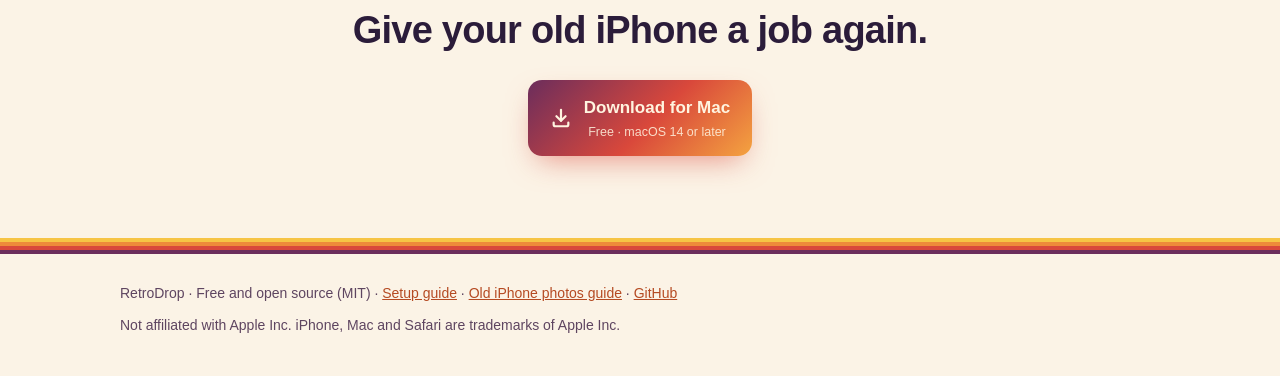
==== commit af28dfb9: "Website: make "send to your phone" visible at the top A "New" badge above the headline, a line in th" ====
--- a/index.html
+++ b/index.html
@@ -5,7 +5,7 @@
 <meta name="viewport" content="width=device-width, initial-scale=1">
 <meta name="google-site-verification" content="s6ZzD749bIk8uMjqmS4QxzP47BUz6WgpLfNJ7d7CBfo">
 <title>RetroDrop for Mac – transfer photos from old iPhones (3GS, 4) over Wi‑Fi</title>
-<meta name="description" content="RetroDrop is a free Mac app that transfers photos and videos from old iPhones (iPhone 3GS, iPhone 4, 4S, iPod touch) to your Mac over Wi‑Fi. Works on iOS 5 and iOS 6. No cable, no iTunes, nothing to install on the phone.">
+<meta name="description" content="RetroDrop is a free Mac app that transfers photos and videos from old iPhones (iPhone 3GS, iPhone 4, 4S, iPod touch) to your Mac over Wi‑Fi. Works on iOS 5 and iOS 6. No cable, no iTunes, nothing to install on the phone. Send photos and videos back to the phone too.">
 <link rel="canonical" href="https://samir-bujawdeh.github.io/RetroDrop/">
 <script type="application/ld+json">
 {
@@ -18,7 +18,7 @@
   "operatingSystem": "macOS 14 or later",
   "url": "https://samir-bujawdeh.github.io/RetroDrop/",
   "downloadUrl": "https://github.com/samir-bujawdeh/RetroDrop/releases/latest/download/RetroDrop.dmg",
-  "softwareVersion": "1.0.0",
+  "softwareVersion": "1.1.0",
   "license": "https://opensource.org/licenses/MIT",
   "isAccessibleForFree": true,
   "offers": { "@type": "Offer", "price": "0", "priceCurrency": "USD" },
@@ -61,10 +61,12 @@
 <section class="hero">
   <div class="wrap">
     <div>
+      <a class="newpill" href="#both-ways"><b>New</b> Send photos to your phone too →</a>
       <div class="eyebrow">Free · Open source · For Mac</div>
       <h1>Get photos off <span class="accent">old iPhones.</span></h1>
       <p class="lede">RetroDrop is a little menu bar app that pulls photos and videos off your iPhone 3GS, iPhone 4 and
-        friends over Wi‑Fi, straight into your Mac. No cable, no jailbreak, nothing to install on the phone.</p>
+        friends over Wi‑Fi, straight into your Mac. No cable, no jailbreak, nothing to install on the phone.
+        And now it works the other way too.</p>
       <div class="cta">
         <a class="btn btn-primary" href="https://github.com/samir-bujawdeh/RetroDrop/releases/latest/download/RetroDrop.dmg">
           <svg width="22" height="22" viewBox="0 0 24 24" fill="none" stroke="currentColor" stroke-width="2.4" stroke-linecap="round" stroke-linejoin="round" aria-hidden="true"><path d="M12 3v12"/><path d="m7 10 5 5 5-5"/><path d="M4 17v2a2 2 0 0 0 2 2h12a2 2 0 0 0 2-2v-2"/></svg>
@@ -115,6 +117,36 @@
           <li>In Photos, tap <b>Share → Email Photo</b> and send.</li>
           <li>RetroDrop plays the mail server and keeps the attachments. Nothing is actually emailed.</li>
         </ol>
+      </div>
+    </div>
+  </div>
+</section>
+
+<section id="both-ways" class="both-ways">
+  <div class="wrap">
+    <div class="bw-text">
+      <div class="eyebrow">New in 1.1</div>
+      <h2>And back again.</h2>
+      <p class="muted">Send photos and videos from your Mac to your old iPhone. Drop them on the RetroDrop menu bar icon,
+        or choose <b>Send Photos &amp; Videos to Phone…</b></p>
+      <ul class="bw-list">
+        <li><b>Converted to fit.</b> Modern HEIC photos and 4K or HEVC videos become files even an iPhone 3GS can open,
+          rotated the right way up.</li>
+        <li><b>Pick them up in Safari.</b> Open RetroDrop's page on the phone, tap a photo, then touch and hold it and
+          tap <b>Save Image</b>.</li>
+        <li><b>Or by Mail.</b> Each photo or video arrives in the RetroDrop mail account as its own email.</li>
+      </ul>
+      <p><a href="setup/#send">How sending to the phone works →</a></p>
+    </div>
+    <div class="bw-art" aria-hidden="true">
+      <div class="phone">
+        <div class="screen">
+          <div class="s-title">RetroDrop</div>
+          <div class="s-h">From your Mac</div>
+          <div class="s-p">Tap a photo to open it full size, then touch and hold it and tap <b>Save Image</b>.</div>
+          <div class="tiles"><i class="t1"></i><i class="t2"></i><i class="t3"></i><i class="t4"></i><i class="t5"></i><i class="t6"></i></div>
+          <div class="s-p">▶ 0:12 Holiday.mp4</div>
+        </div>
       </div>
     </div>
   </div>
--- a/style.css
+++ b/style.css
@@ -175,3 +175,41 @@
 .crumbs { font-size: 14px; color: var(--ink-2); margin-bottom: 14px; }
 .crumbs a { color: var(--ink-2); }
 .updated { font-size: 14px; color: var(--ink-2); }
+
+/* "New" badge above the headline */
+.newpill { display: inline-flex; align-items: center; gap: 8px; margin-bottom: 14px; padding: 5px 14px 5px 5px;
+  border-radius: 999px; background: var(--surface); border: 1px solid var(--line); color: var(--ink);
+  text-decoration: none; font-size: 14px; font-weight: 600; }
+.newpill b { background: var(--orange); color: #FFF4E0; border-radius: 999px; padding: 2px 9px; font-size: 12px;
+  letter-spacing: .04em; text-transform: uppercase; }
+.newpill:hover { border-color: var(--orange); }
+
+/* "And back again" section with a drawn old iPhone */
+.both-ways { background: var(--bg-2); border-block: 1px solid var(--line); }
+.both-ways .wrap { display: grid; grid-template-columns: 1.15fr .85fr; gap: 48px; align-items: center; }
+@media (max-width: 860px) { .both-ways .wrap { grid-template-columns: 1fr; } }
+.bw-list { padding-left: 0; list-style: none; margin: 18px 0; }
+.bw-list li { position: relative; padding-left: 30px; margin: 12px 0; color: var(--ink-2); }
+.bw-list li::before { content: ""; position: absolute; left: 0; top: .45em; width: 14px; height: 14px; border-radius: 50%;
+  background: linear-gradient(135deg, var(--sun), var(--red)); }
+.bw-list b { color: var(--ink); }
+.bw-art { display: flex; justify-content: center; }
+.phone { position: relative; width: 230px; padding: 58px 13px 76px; border-radius: 38px; background: #1C1C21;
+  box-shadow: inset 0 0 0 3px #D8D8DE, var(--shadow); }
+.phone::before { content: ""; position: absolute; top: 26px; left: 50%; width: 46px; height: 7px; margin-left: -23px;
+  border-radius: 4px; background: #4A4A52; }
+.phone::after { content: ""; position: absolute; bottom: 18px; left: 50%; width: 42px; height: 42px; margin-left: -21px;
+  border-radius: 50%; background: #2C2C33; box-shadow: inset 0 0 0 3px #55555E; }
+.screen { background: #fff; color: #222; font-family: Helvetica, Arial, sans-serif; padding: 12px 11px 14px;
+  min-height: 300px; border-radius: 2px; }
+.s-title { font-weight: 700; font-size: 17px; margin-bottom: 8px; }
+.s-h { font-weight: 700; font-size: 13px; margin: 6px 0 4px; }
+.s-p { font-size: 10.5px; line-height: 1.4; color: #333; margin-bottom: 8px; }
+.tiles { display: grid; grid-template-columns: repeat(3, 1fr); gap: 5px; margin-bottom: 10px; }
+.tiles i { display: block; aspect-ratio: 1; border-radius: 4px; }
+.t1 { background: linear-gradient(160deg, #2B1C46, #D9573B); }
+.t2 { background: linear-gradient(160deg, #F6C445, #EE8A3A); }
+.t3 { background: linear-gradient(160deg, #2F8F9D, #16485E); }
+.t4 { background: linear-gradient(160deg, #EE8A3A, #8E2F55); }
+.t5 { background: linear-gradient(160deg, #16485E, #F4A340); }
+.t6 { background: linear-gradient(160deg, #D9483B, #F6C445); }
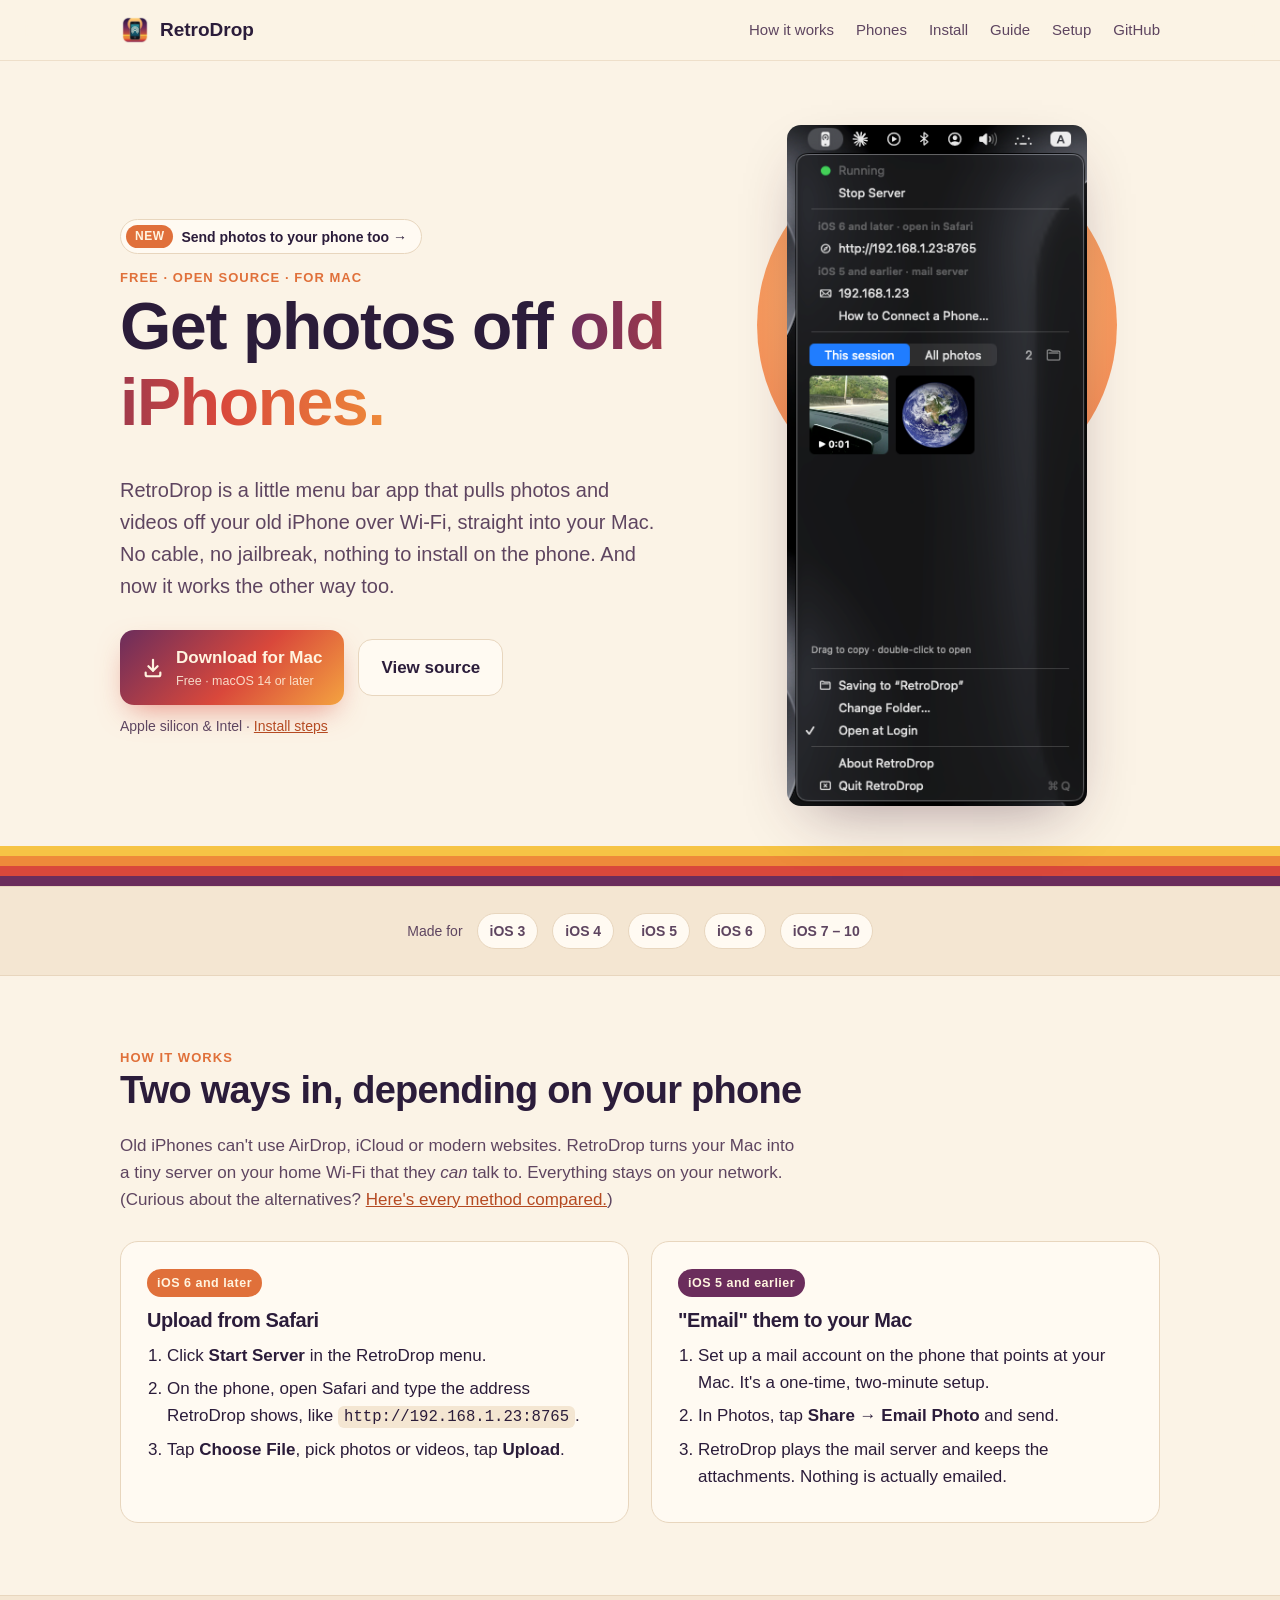
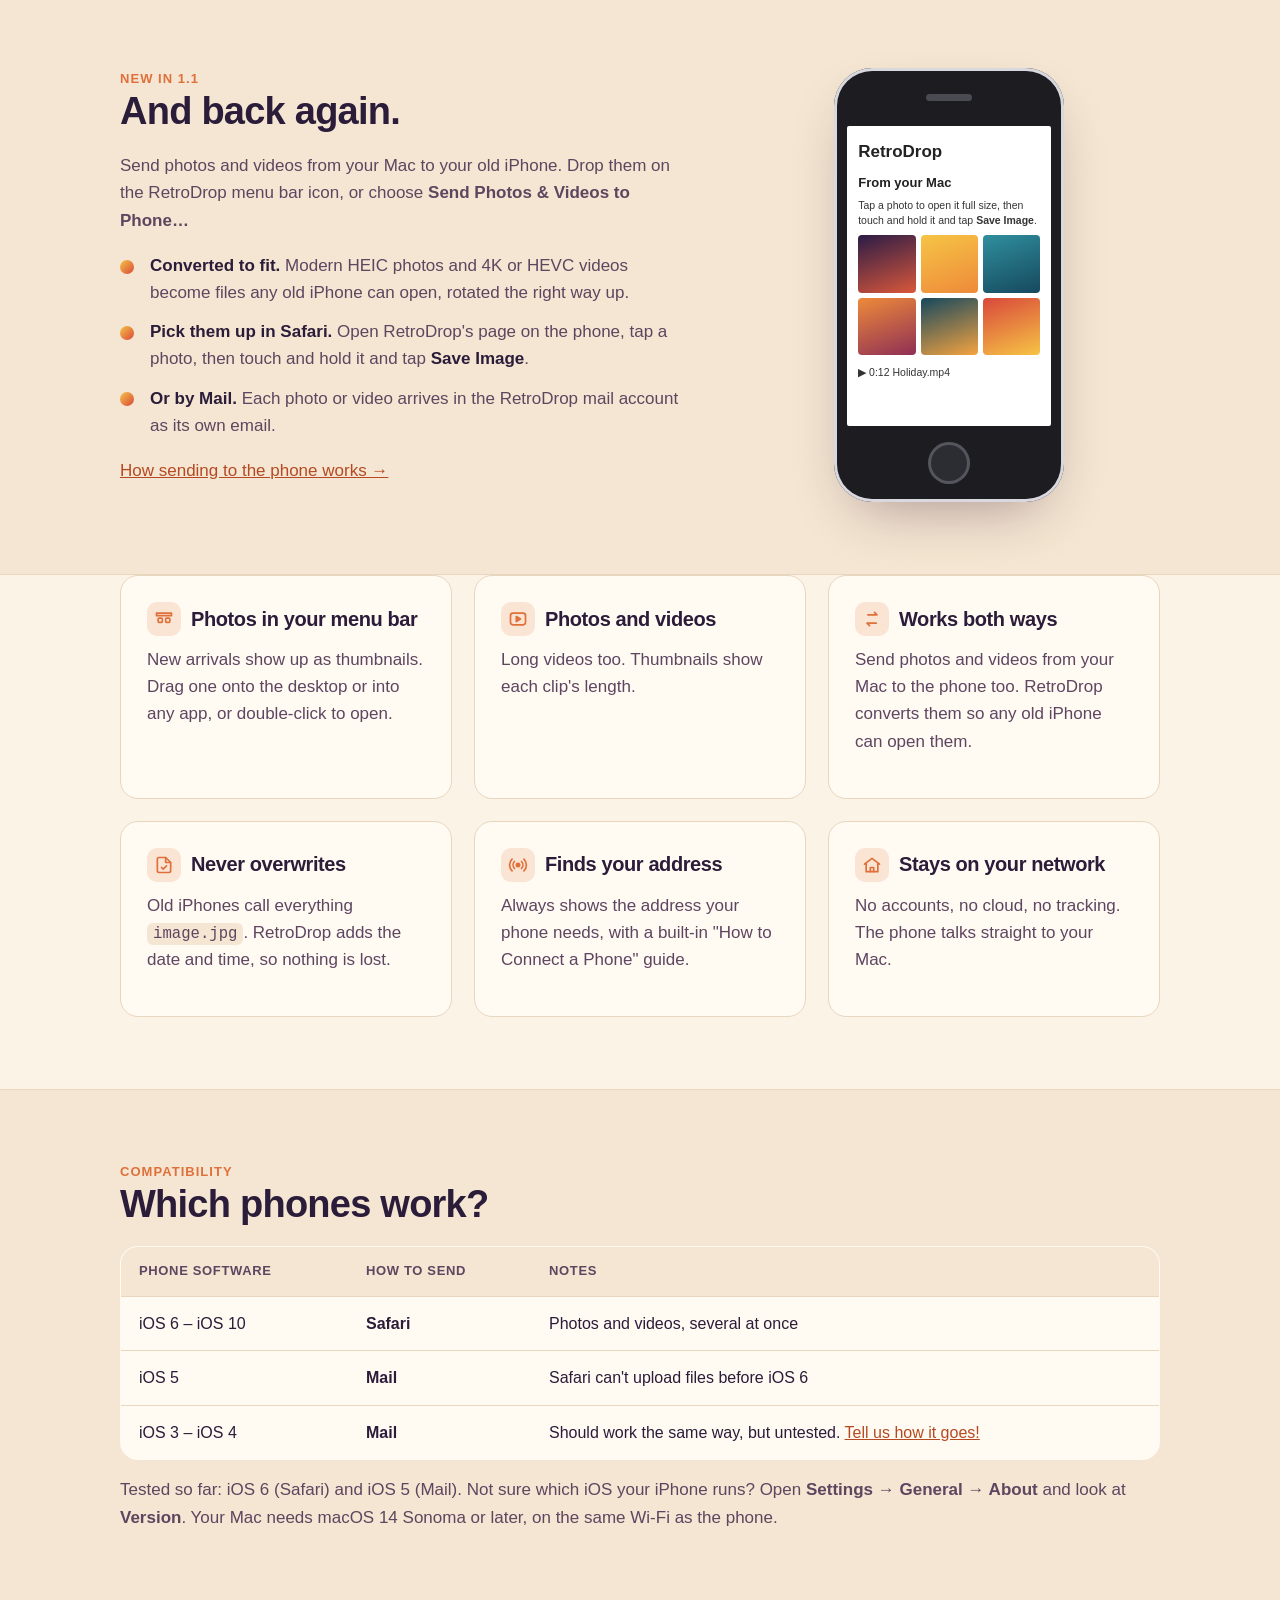
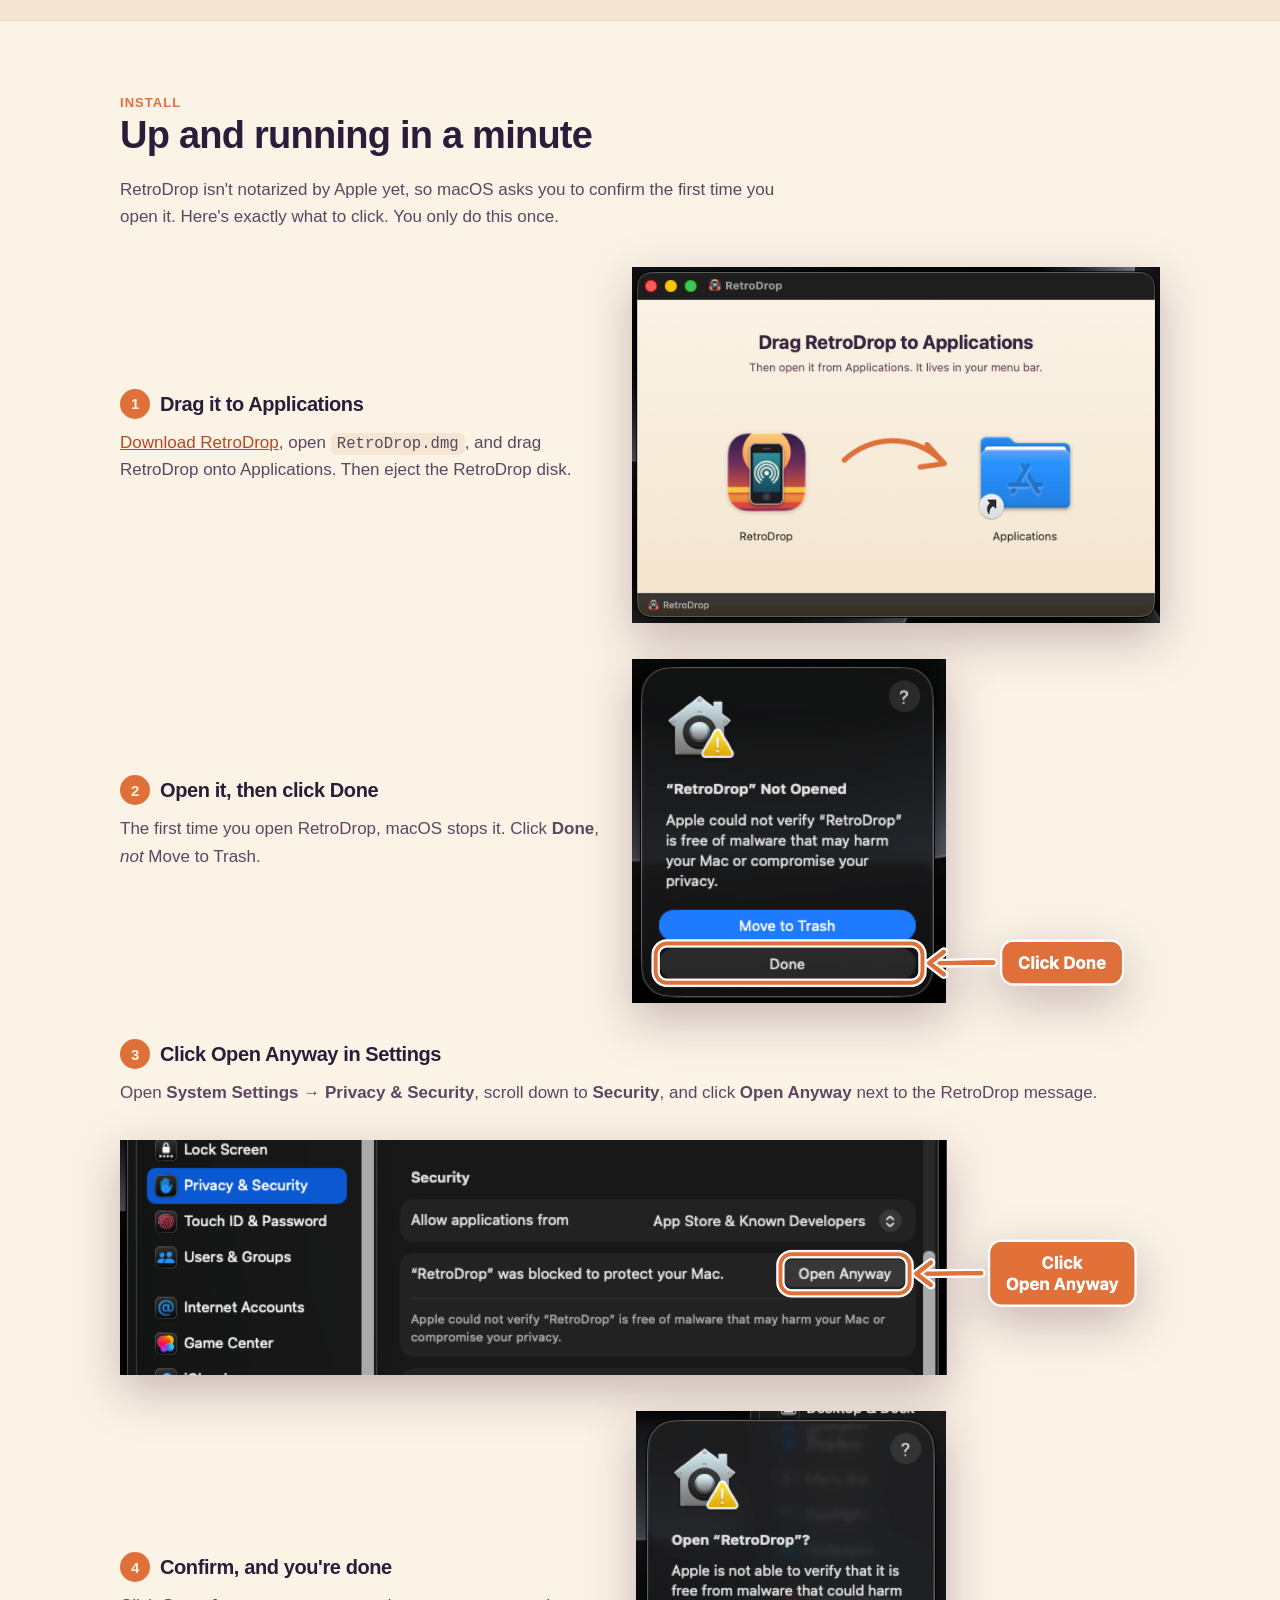
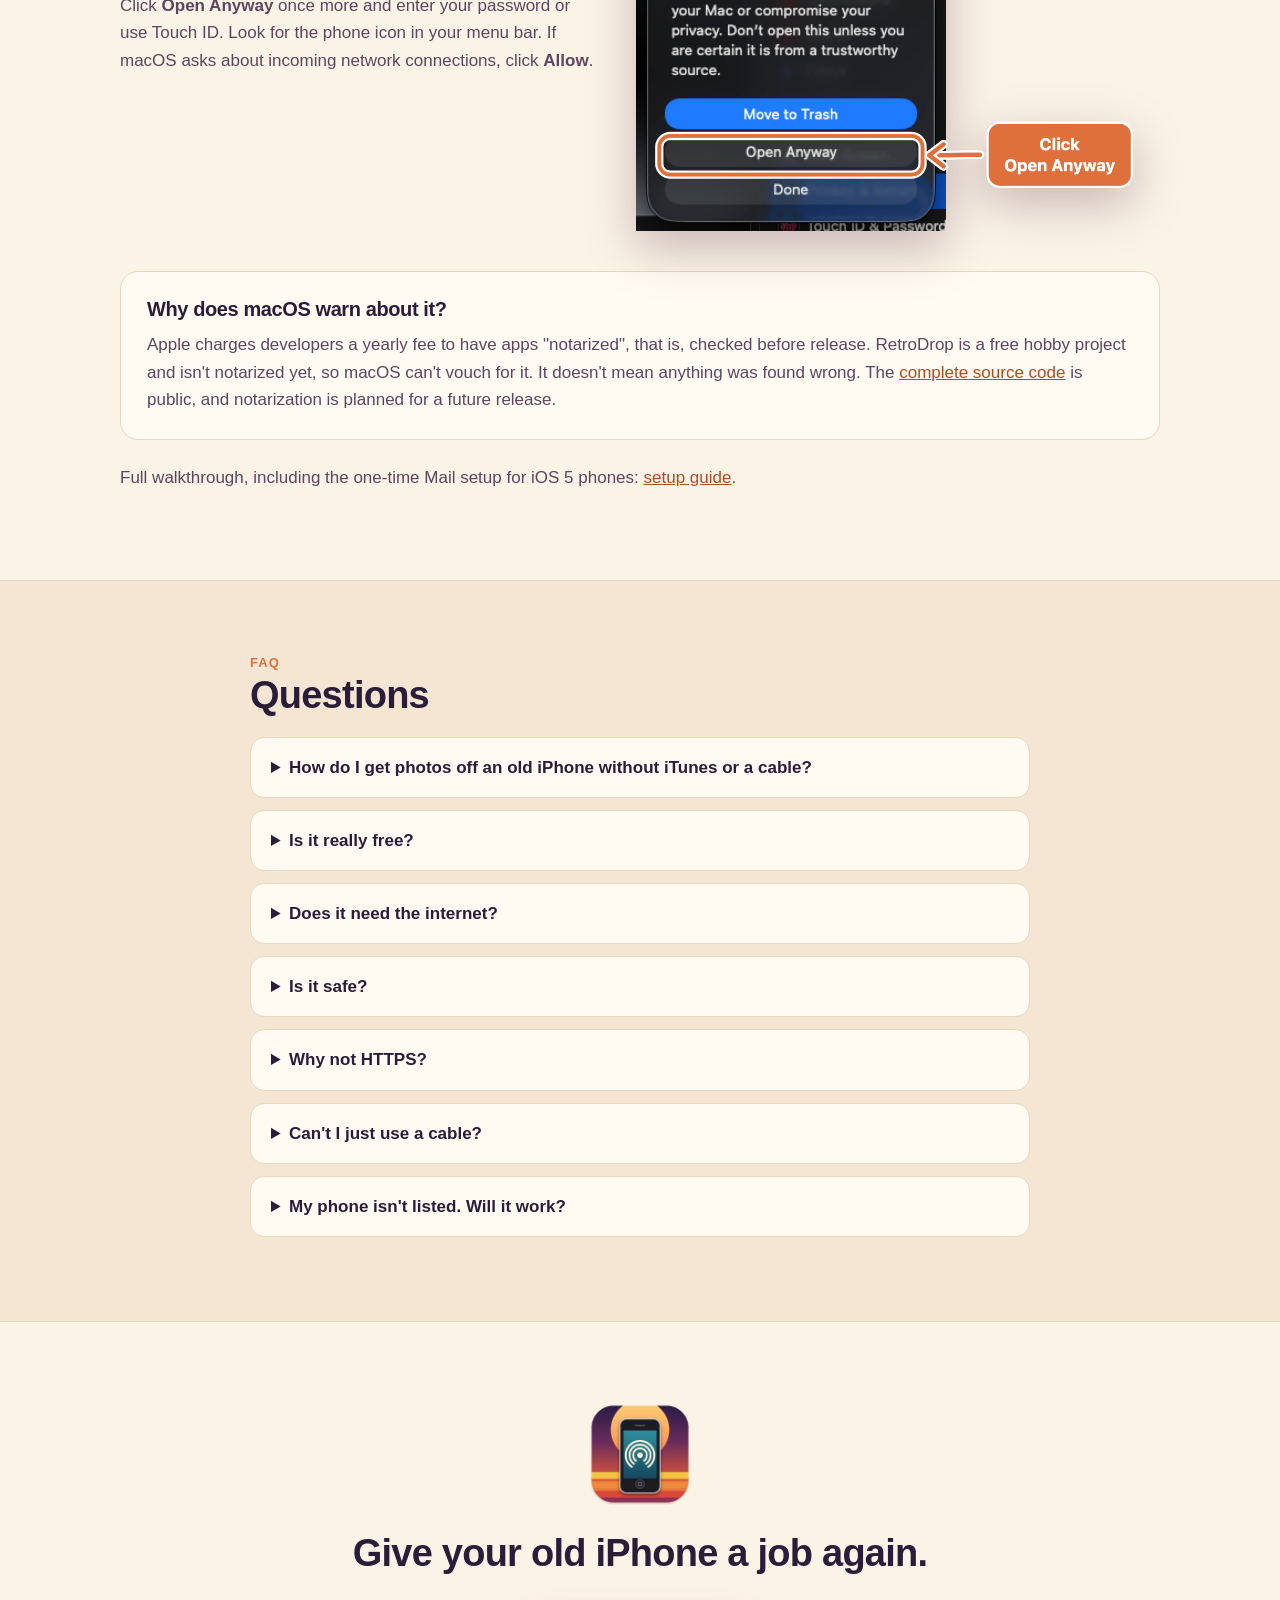
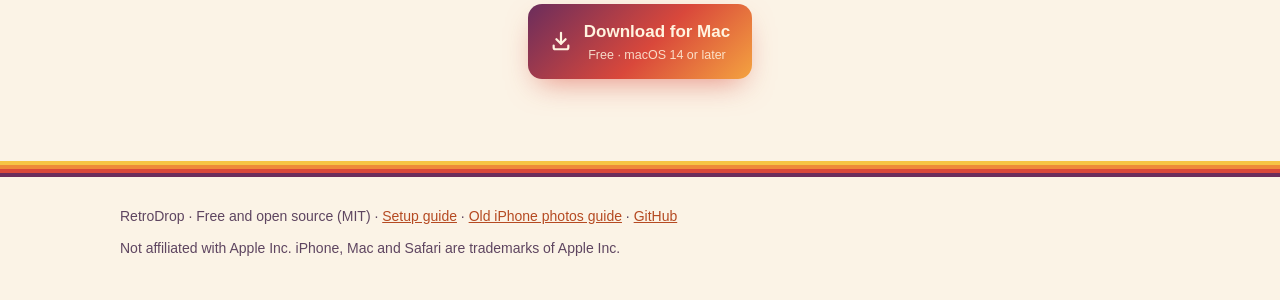
==== commit 6d7dc8a3: "Refer to iOS versions instead of iPhone models Model names (3GS, 4, 4S...) confused more than they h" ====
--- a/index.html
+++ b/index.html
@@ -4,8 +4,8 @@
 <meta charset="utf-8">
 <meta name="viewport" content="width=device-width, initial-scale=1">
 <meta name="google-site-verification" content="s6ZzD749bIk8uMjqmS4QxzP47BUz6WgpLfNJ7d7CBfo">
-<title>RetroDrop for Mac – transfer photos from old iPhones (3GS, 4) over Wi‑Fi</title>
-<meta name="description" content="RetroDrop is a free Mac app that transfers photos and videos from old iPhones (iPhone 3GS, iPhone 4, 4S, iPod touch) to your Mac over Wi‑Fi. Works on iOS 5 and iOS 6. No cable, no iTunes, nothing to install on the phone. Send photos and videos back to the phone too.">
+<title>RetroDrop for Mac – transfer photos from old iPhones (iOS 3 – iOS 10) over Wi‑Fi</title>
+<meta name="description" content="RetroDrop is a free Mac app that transfers photos and videos from old iPhones to your Mac over Wi‑Fi. Works on iOS 3 to iOS 10, including iOS 5 and iOS 6. No cable, no iTunes, nothing to install on the phone. Send photos and videos back to the phone too.">
 <link rel="canonical" href="https://samir-bujawdeh.github.io/RetroDrop/">
 <script type="application/ld+json">
 {
@@ -13,7 +13,7 @@
   "@type": "SoftwareApplication",
   "name": "RetroDrop",
   "alternateName": "RetroDrop for Mac",
-  "description": "Free Mac menu bar app that transfers photos and videos from old iPhones (iPhone 3GS, iPhone 4, iPod touch on iOS 5 and iOS 6) to a Mac over Wi-Fi, with no cable and nothing to install on the phone.",
+  "description": "Free Mac menu bar app that transfers photos and videos from old iPhones (iOS 3 to iOS 10, including iOS 5 and iOS 6) to a Mac over Wi-Fi, with no cable and nothing to install on the phone.",
   "applicationCategory": "PhotographyApplication",
   "operatingSystem": "macOS 14 or later",
   "url": "https://samir-bujawdeh.github.io/RetroDrop/",
@@ -34,7 +34,7 @@
 
 <meta property="og:type" content="website">
 <meta property="og:title" content="RetroDrop: get photos off old iPhones">
-<meta property="og:description" content="Free Mac menu bar app. Send photos and videos from an iPhone 3GS, 4 and friends to your Mac over Wi‑Fi. No cable, nothing to install on the phone.">
+<meta property="og:description" content="Free Mac menu bar app. Send photos and videos from an old iPhone to your Mac over Wi‑Fi. No cable, nothing to install on the phone.">
 <meta property="og:image" content="https://samir-bujawdeh.github.io/RetroDrop/img/social-card.png">
 <meta property="og:url" content="https://samir-bujawdeh.github.io/RetroDrop/">
 <meta name="twitter:card" content="summary_large_image">
@@ -64,8 +64,8 @@
       <a class="newpill" href="#both-ways"><b>New</b> Send photos to your phone too →</a>
       <div class="eyebrow">Free · Open source · For Mac</div>
       <h1>Get photos off <span class="accent">old iPhones.</span></h1>
-      <p class="lede">RetroDrop is a little menu bar app that pulls photos and videos off your iPhone 3GS, iPhone 4 and
-        friends over Wi‑Fi, straight into your Mac. No cable, no jailbreak, nothing to install on the phone.
+      <p class="lede">RetroDrop is a little menu bar app that pulls photos and videos off your old
+        iPhone over Wi‑Fi, straight into your Mac. No cable, no jailbreak, nothing to install on the phone.
         And now it works the other way too.</p>
       <div class="cta">
         <a class="btn btn-primary" href="https://github.com/samir-bujawdeh/RetroDrop/releases/latest/download/RetroDrop.dmg">
@@ -87,8 +87,8 @@
 <div class="phones">
   <div class="wrap">
     <span class="muted" style="font-size:14px">Made for</span>
-    <span class="chip">iPhone 3GS</span><span class="chip">iPhone 4</span><span class="chip">iPhone 4S</span>
-    <span class="chip">iPhone 5</span><span class="chip">iPod touch</span><span class="chip">iPhone 2G &amp; 3G</span>
+    <span class="chip">iOS 3</span><span class="chip">iOS 4</span><span class="chip">iOS 5</span>
+    <span class="chip">iOS 6</span><span class="chip">iOS 7 – 10</span>
   </div>
 </div>
 
@@ -130,7 +130,7 @@
       <p class="muted">Send photos and videos from your Mac to your old iPhone. Drop them on the RetroDrop menu bar icon,
         or choose <b>Send Photos &amp; Videos to Phone…</b></p>
       <ul class="bw-list">
-        <li><b>Converted to fit.</b> Modern HEIC photos and 4K or HEVC videos become files even an iPhone 3GS can open,
+        <li><b>Converted to fit.</b> Modern HEIC photos and 4K or HEVC videos become files any old iPhone can open,
           rotated the right way up.</li>
         <li><b>Pick them up in Safari.</b> Open RetroDrop's page on the phone, tap a photo, then touch and hold it and
           tap <b>Save Image</b>.</li>
@@ -160,7 +160,7 @@
       <div class="card feature"><h3><span class="ico"><svg width="20" height="20" viewBox="0 0 24 24" fill="none" stroke="currentColor" stroke-width="2" stroke-linecap="round" stroke-linejoin="round" aria-hidden="true"><rect x="3" y="5" width="18" height="14" rx="3"/><path d="m10 9 5 3-5 3z" fill="currentColor"/></svg></span>Photos and videos</h3>
         <p class="muted">Long videos too. Thumbnails show each clip's length.</p></div>
       <div class="card feature"><h3><span class="ico"><svg width="20" height="20" viewBox="0 0 24 24" fill="none" stroke="currentColor" stroke-width="2" stroke-linecap="round" stroke-linejoin="round" aria-hidden="true"><path d="M7 7h11l-3-3M17 17H6l3 3"/></svg></span>Works both ways</h3>
-        <p class="muted">Send photos and videos from your Mac to the phone too. RetroDrop converts them so even a 3GS can open them.</p></div>
+        <p class="muted">Send photos and videos from your Mac to the phone too. RetroDrop converts them so any old iPhone can open them.</p></div>
       <div class="card feature"><h3><span class="ico"><svg width="20" height="20" viewBox="0 0 24 24" fill="none" stroke="currentColor" stroke-width="2" stroke-linecap="round" stroke-linejoin="round" aria-hidden="true"><path d="M14 3H6a2 2 0 0 0-2 2v14a2 2 0 0 0 2 2h12a2 2 0 0 0 2-2V9z"/><path d="M14 3v6h6"/><path d="m9 15 2 2 4-4"/></svg></span>Never overwrites</h3>
         <p class="muted">Old iPhones call everything <code>image.jpg</code>. RetroDrop adds the date and time, so nothing is lost.</p></div>
       <div class="card feature"><h3><span class="ico"><svg width="20" height="20" viewBox="0 0 24 24" fill="none" stroke="currentColor" stroke-width="2" stroke-linecap="round" stroke-linejoin="round" aria-hidden="true"><circle cx="12" cy="12" r="2" fill="currentColor"/><path d="M7.8 16.2a6 6 0 0 1 0-8.4M16.2 7.8a6 6 0 0 1 0 8.4M4.9 19.1a10 10 0 0 1 0-14.2M19.1 4.9a10 10 0 0 1 0 14.2"/></svg></span>Finds your address</h3>
@@ -179,13 +179,14 @@
       <table class="table">
         <thead><tr><th>Phone software</th><th>How to send</th><th>Notes</th></tr></thead>
         <tbody>
-          <tr><td>iOS 6 – iOS 10<br><span class="muted">iPhone 3GS, 4, 4S, 5, 5c</span></td><td><b>Safari</b></td><td>Photos and videos, several at once</td></tr>
-          <tr><td>iOS 5<br><span class="muted">e.g. an iPhone 3GS or 4 that was never updated</span></td><td><b>Mail</b></td><td>Safari can't upload files before iOS 6</td></tr>
-          <tr><td>iPhone OS 3 – iOS 4<br><span class="muted">iPhone 2G, 3G, 3GS</span></td><td><b>Mail</b></td><td>Should work the same way, but untested. <a href="https://github.com/samir-bujawdeh/RetroDrop/issues">Tell us how it goes!</a></td></tr>
+          <tr><td>iOS 6 – iOS 10</td><td><b>Safari</b></td><td>Photos and videos, several at once</td></tr>
+          <tr><td>iOS 5</td><td><b>Mail</b></td><td>Safari can't upload files before iOS 6</td></tr>
+          <tr><td>iOS 3 – iOS 4</td><td><b>Mail</b></td><td>Should work the same way, but untested. <a href="https://github.com/samir-bujawdeh/RetroDrop/issues">Tell us how it goes!</a></td></tr>
         </tbody>
       </table>
     </div>
-    <p class="muted" style="margin-top:16px">Tested so far: iPhone 3GS on iOS 6 (Safari) and iPhone 4 on iOS 5 (Mail).
+    <p class="muted" style="margin-top:16px">Tested so far: iOS 6 (Safari) and iOS 5 (Mail). Not sure which iOS your iPhone runs? Open <b>Settings → General → About</b>
+      and look at <b>Version</b>.
       Your Mac needs macOS 14 Sonoma or later, on the same Wi‑Fi as the phone.</p>
   </div>
 </section>
@@ -237,7 +238,7 @@
   <div class="wrap" style="max-width:820px">
     <div class="eyebrow">FAQ</div>
     <h2>Questions</h2>
-    <details><summary>How do I get photos off an iPhone 4 or 3GS without iTunes or a cable?</summary>
+    <details><summary>How do I get photos off an old iPhone without iTunes or a cable?</summary>
       <p>Install RetroDrop on your Mac and click Start Server. On iOS 6 or later, open the address it shows in Safari and
         upload your photos and videos. On iOS 5 or earlier, set up the built-in mail route once, then use Share → Email
         Photo. Either way, the photos arrive in a folder on your Mac over Wi‑Fi. No iTunes, no cable, no jailbreak.</p></details>
